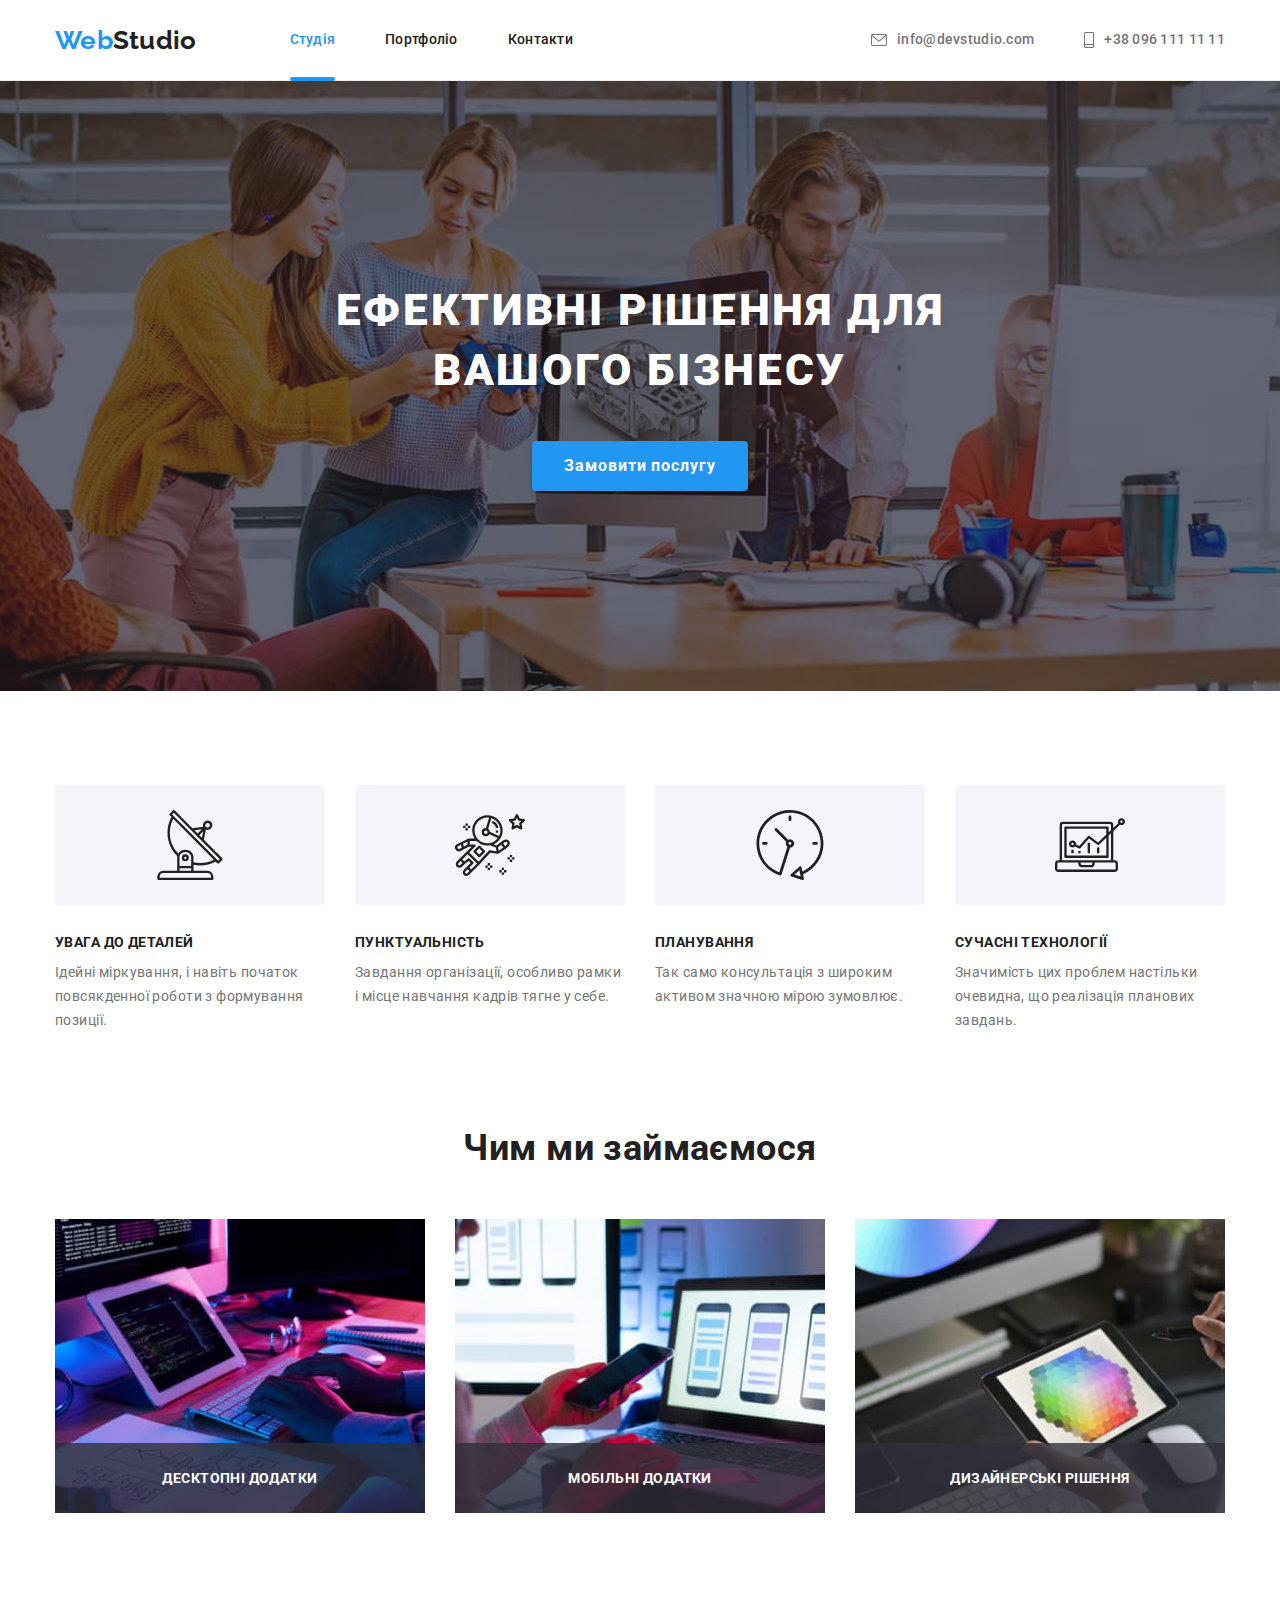
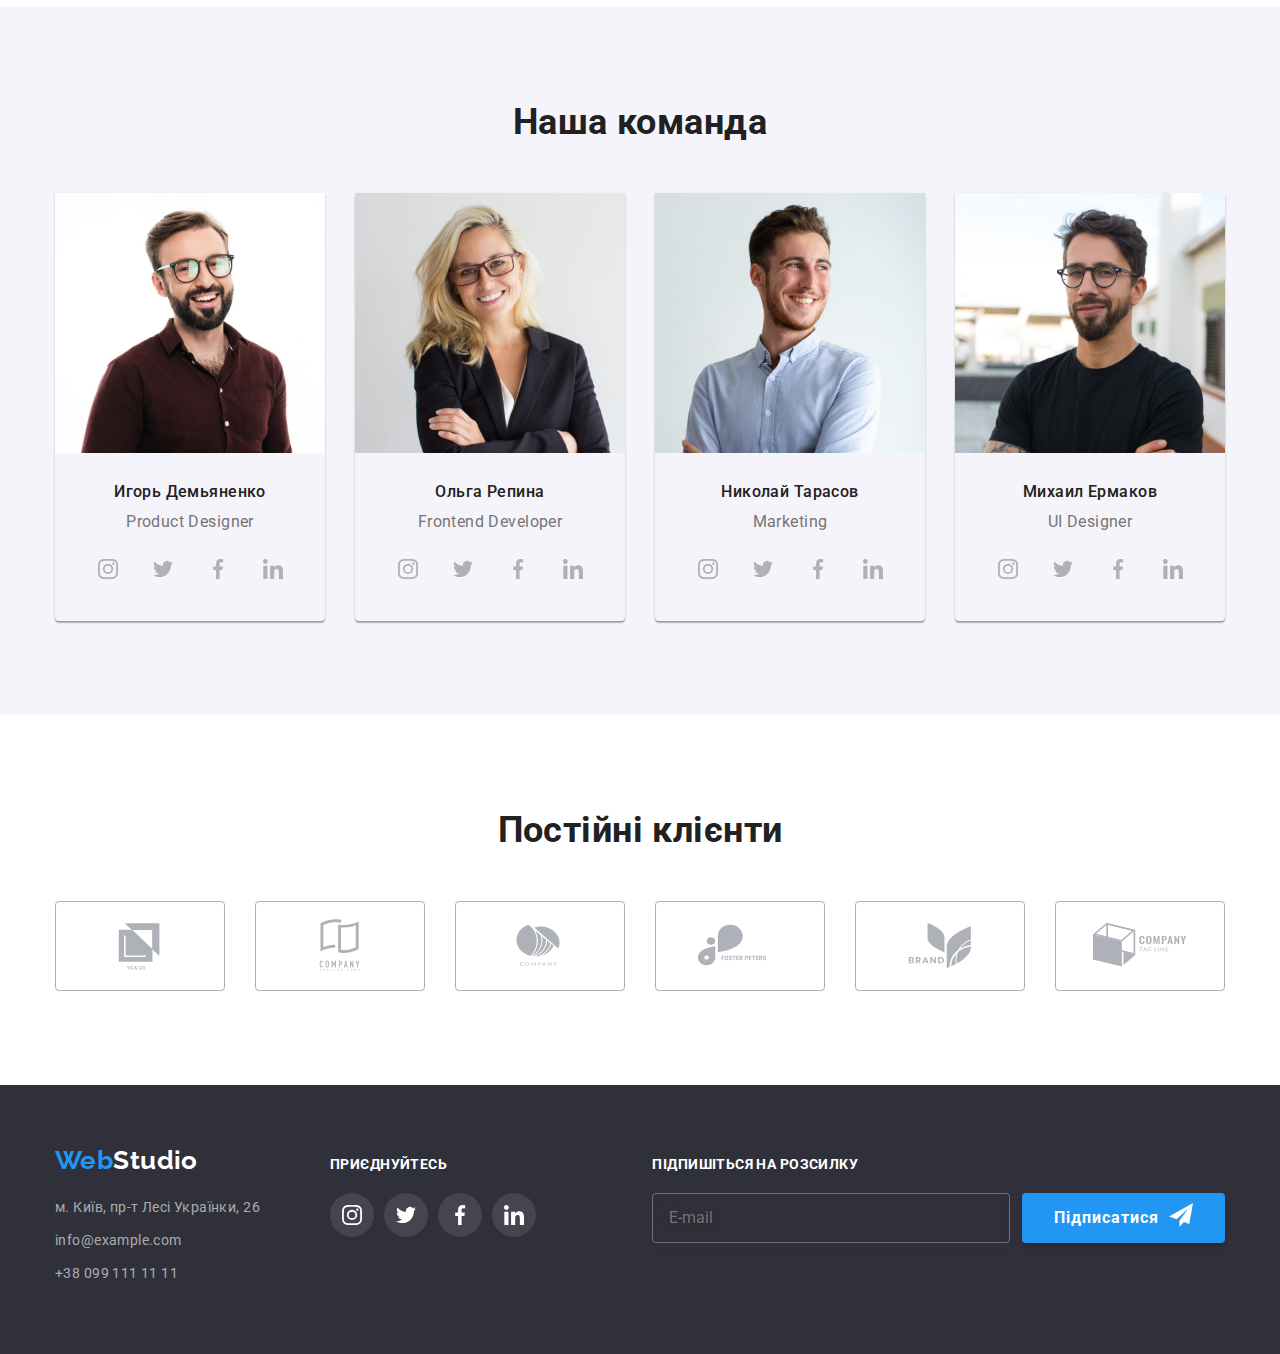
==== index.html @ ca2b1bca "Initial commit" ====
<!DOCTYPE html>
<html lang="ru">
  <head>
    <meta charset="UTF-8" />
    <meta http-equiv="X-UA-Compatible" content="IE=edge" />
    <meta name="viewport" content="width=device-width, initial-scale=1.0" />
    <link
      href="https://fonts.googleapis.com/css2?family=Raleway:wght@700&family=Roboto:wght@400;500;700;900&display=swap"
      rel="stylesheet"
    />
    <link
      rel="stylesheet"
      href="https://cdnjs.cloudflare.com/ajax/libs/modern-normalize/1.1.0/modern-normalize.min.css"
    />
    <!-- <link rel="stylesheet" href="./css/styles.css" /> -->
    <link rel="stylesheet" href="./css/main.min.css" />
    <title>Студія</title>
  </head>
  <body>
    <header class="header">
      <nav class="container main-nav">
        <a class="logo" href="./index.html">Web<span class="logo--black">Studio</span></a>
        <ul class="main-nav__list list">
          <li class="main-nav__item">
            <a class="link main-nav__link main-nav__link--active" href="./index.html">Студія</a>
          </li>
          <li class="main-nav__item">
            <a class="link main-nav__link" href="./portfolio.html">Портфоліо</a>
          </li>
          <li class="main-nav__item"><a class="link main-nav__link" href="#">Контакти</a></li>
        </ul>
        <ul class="main-nav__list list">
          <li class="main-nav__item">
            <a class="link main-nav__link main-nav__link--cgrey" href="mailto:info@devstudio.com">
              <svg class="main-nav__svg" width="16" height="12">
                <use href="./images/icons.svg#icon-envelope"></use>
              </svg>
              <span>info@devstudio.com</span></a
            >
          </li>
          <li class="main-nav__item">
            <a class="link main-nav__link main-nav__link--cgrey" href="tel:+380961111111">
              <svg class="main-nav__svg" width="10" height="16">
                <use href="./images/icons.svg#icon-smartphone"></use>
              </svg>
              <span>+38 096 111 11 11</span></a
            >
          </li>
        </ul>
      </nav>
    </header>
    <main>
      <section class="section hero">
        <div class="container">
          <h1 class="hero__title">Ефективні рішення для вашого бізнесу</h1>
          <!-- <a href="#">Заказать услугу</a> -->
          <button class="hero__btn btn" type="button" data-modal-open>Замовити послугу</button>
          <!-- <input type="button" value="Заказать услугу" /> -->
        </div>
      </section>
      <section class="section site-about">
        <div class="container">
          <!-- Этот заголовок будет потом не видимым -->
          <h2 class="section__title visually-hidden">Наши лучшие качества</h2>
          <ul class="card-set list">
            <li class="card-set__item site-about__item">
              <div class="site-about__svg">
                <svg width="70" height="70">
                  <use href="./images/icons.svg#icon-antenna"></use>
                </svg>
              </div>
              <h3 class="site-about__subtitle">УВАГА ДО ДЕТАЛЕЙ</h3>
              <p class="site-about__text">
                Ідейні міркування, і навіть початок повсякденної роботи з формування позиції.
              </p>
            </li>

            <li class="card-set__item site-about__item">
              <div class="site-about__svg">
                <svg width="70" height="70">
                  <use href="./images/icons.svg#icon-astronaut"></use>
                </svg>
              </div>
              <h3 class="site-about__subtitle">ПУНКТУАЛЬНІСТЬ</h3>
              <p class="site-about__text">
                Завдання організації, особливо рамки і місце навчання кадрів тягне у себе.
              </p>
            </li>

            <li class="card-set__item site-about__item">
              <div class="site-about__svg">
                <svg width="70" height="70">
                  <use href="./images/icons.svg#icon-clock"></use>
                </svg>
              </div>
              <h3 class="site-about__subtitle">ПЛАНУВАННЯ</h3>
              <p class="site-about__text">
                Так само консультація з широким активом значною мірою зумовлює.
              </p>
            </li>

            <li class="card-set__item site-about__item">
              <div class="site-about__svg">
                <svg width="70" height="70">
                  <use href="./images/icons.svg#icon-diagram"></use>
                </svg>
              </div>
              <h3 class="site-about__subtitle">СУЧАСНІ ТЕХНОЛОГІЇ</h3>
              <p class="site-about__text">
                Значимість цих проблем настільки очевидна, що реалізація планових завдань.
              </p>
            </li>
          </ul>
        </div>
      </section>
      <section class="section site-work">
        <div class="container">
          <h2 class="section__title">Чим ми займаємося</h2>
          <ul class="card-set list">
            <li class="card-set__item site-work__item">
              <img
                src="./images/ourbuisness/aboutus1.jpg"
                alt="Пишем качественный код"
                width="370"
              />
              <h3 class="site-work__block">Десктопні додатки</h3>
            </li>
            <li class="card-set__item site-work__item">
              <img
                src="./images/ourbuisness/aboutus3.jpg"
                alt="Делаем адаптивную верстку"
                width="370"
              />
              <h3 class="site-work__block">Мобільні додатки</h3>
            </li>
            <li class="card-set__item site-work__item">
              <img src="./images/ourbuisness/aboutus2.jpg" alt="Нарисуем логотип" width="370" />
              <h3 class="site-work__block">Дизайнерські рішення</h3>
            </li>
          </ul>
        </div>
      </section>
      <section class="section site-command">
        <div class="container">
          <h2 class="section__title">Наша команда</h2>
          <ul class="card-set list">
            <li class="card-set__item site-command__item">
              <img src="./images/ourcomand/people4.jpg" alt="Product Designer" width="270" />
              <div class="site-command__body">
                <h3 class="site-command__name">Игорь Демьяненко</h3>
                <p class="site-command__text">Product Designer</p>
                <ul class="list card-set-ico">
                  <li>
                    <a
                      class="card-set-ico__item"
                      href="#"
                      target="_blank"
                      rel="noreferrer noopener"
                      aria-label="Посилання на Інстаграм"
                    >
                      <svg width="20" height="20">
                        <use href="./images/icons.svg#icon-instagram" />
                      </svg>
                    </a>
                  </li>
                  <li>
                    <a
                      class="card-set-ico__item"
                      href="#"
                      target="_blank"
                      rel="noreferrer noopener"
                      aria-label="Посилання на Твітер"
                    >
                      <svg width="20" height="20">
                        <use href="./images/icons.svg#icon-twitter" />
                      </svg>
                    </a>
                  </li>
                  <li>
                    <a
                      class="card-set-ico__item"
                      href="#"
                      target="_blank"
                      rel="noreferrer noopener"
                      aria-label="Посилання на фейсбук"
                    >
                      <svg width="20" height="20">
                        <use href="./images/icons.svg#icon-facebook" />
                      </svg>
                    </a>
                  </li>
                  <li>
                    <a
                      class="card-set-ico__item"
                      href="#"
                      target="_blank"
                      rel="noreferrer noopener"
                      aria-label="Посилання на Лінкедін"
                    >
                      <svg width="20" height="20">
                        <use href="./images/icons.svg#icon-linkedin" />
                      </svg>
                    </a>
                  </li>
                </ul>
              </div>
            </li>
            <li class="card-set__item site-command__item">
              <img src="./images/ourcomand/people1.jpg" alt="Frontend Developer" width="270" />
              <div class="site-command__body">
                <h3 class="site-command__name">Ольга Репина</h3>
                <p class="site-command__text">Frontend Developer</p>
                <ul class="list card-set-ico">
                  <li>
                    <a
                      class="card-set-ico__item"
                      href="#"
                      target="_blank"
                      rel="noreferrer noopener"
                      aria-label="Посилання на Інстаграм"
                    >
                      <svg width="20" height="20">
                        <use href="./images/icons.svg#icon-instagram" />
                      </svg>
                    </a>
                  </li>
                  <li>
                    <a
                      class="card-set-ico__item"
                      href="#"
                      target="_blank"
                      rel="noreferrer noopener"
                      aria-label="Посилання на Твітер"
                    >
                      <svg width="20" height="20">
                        <use href="./images/icons.svg#icon-twitter" />
                      </svg>
                    </a>
                  </li>
                  <li>
                    <a
                      class="card-set-ico__item"
                      href="#"
                      target="_blank"
                      rel="noreferrer noopener"
                      aria-label="Посилання на фейсбук"
                    >
                      <svg width="20" height="20">
                        <use href="./images/icons.svg#icon-facebook" />
                      </svg>
                    </a>
                  </li>
                  <li>
                    <a
                      class="card-set-ico__item"
                      href="#"
                      target="_blank"
                      rel="noreferrer noopener"
                      aria-label="Посилання на Лінкедін"
                    >
                      <svg width="20" height="20">
                        <use href="./images/icons.svg#icon-linkedin" />
                      </svg>
                    </a>
                  </li>
                </ul>
              </div>
            </li>
            <li class="card-set__item site-command__item">
              <img src="./images/ourcomand/people2.jpg" alt="Marketing" width="270" />
              <div class="site-command__body">
                <h3 class="site-command__name">Николай Тарасов</h3>
                <p class="site-command__text">Marketing</p>
                <ul class="list card-set-ico">
                  <li>
                    <a
                      class="card-set-ico__item"
                      href="#"
                      target="_blank"
                      rel="noreferrer noopener"
                      aria-label="Посилання на Інстаграм"
                    >
                      <svg width="20" height="20">
                        <use href="./images/icons.svg#icon-instagram" />
                      </svg>
                    </a>
                  </li>
                  <li>
                    <a
                      class="card-set-ico__item"
                      href="#"
                      target="_blank"
                      rel="noreferrer noopener"
                      aria-label="Посилання на Твітер"
                    >
                      <svg width="20" height="20">
                        <use href="./images/icons.svg#icon-twitter" />
                      </svg>
                    </a>
                  </li>
                  <li>
                    <a
                      class="card-set-ico__item"
                      href="#"
                      target="_blank"
                      rel="noreferrer noopener"
                      aria-label="Посилання на фейсбук"
                    >
                      <svg width="20" height="20">
                        <use href="./images/icons.svg#icon-facebook" />
                      </svg>
                    </a>
                  </li>
                  <li>
                    <a
                      class="card-set-ico__item"
                      href="#"
                      target="_blank"
                      rel="noreferrer noopener"
                      aria-label="Посилання на Лінкедін"
                    >
                      <svg width="20" height="20">
                        <use href="./images/icons.svg#icon-linkedin" />
                      </svg>
                    </a>
                  </li>
                </ul>
              </div>
            </li>
            <li class="card-set__item site-command__item">
              <img src="./images/ourcomand/people3.jpg" alt="UI Designer" width="270" />
              <div class="site-command__body">
                <h3 class="site-command__name">Михаил Ермаков</h3>
                <p class="site-command__text">UI Designer</p>
                <ul class="list card-set-ico">
                  <li>
                    <a
                      class="card-set-ico__item"
                      href="#"
                      target="_blank"
                      rel="noreferrer noopener"
                      aria-label="Посилання на Інстаграм"
                    >
                      <svg width="20" height="20">
                        <use href="./images/icons.svg#icon-instagram" />
                      </svg>
                    </a>
                  </li>
                  <li>
                    <a
                      class="card-set-ico__item"
                      href="#"
                      target="_blank"
                      rel="noreferrer noopener"
                      aria-label="Посилання на Твітер"
                    >
                      <svg width="20" height="20">
                        <use href="./images/icons.svg#icon-twitter" />
                      </svg>
                    </a>
                  </li>
                  <li>
                    <a
                      class="card-set-ico__item"
                      href="#"
                      target="_blank"
                      rel="noreferrer noopener"
                      aria-label="Посилання на фейсбук"
                    >
                      <svg width="20" height="20">
                        <use href="./images/icons.svg#icon-facebook" />
                      </svg>
                    </a>
                  </li>
                  <li>
                    <a
                      class="card-set-ico__item"
                      href="#"
                      target="_blank"
                      rel="noreferrer noopener"
                      aria-label="Посилання на Лінкедін"
                    >
                      <svg width="20" height="20">
                        <use href="./images/icons.svg#icon-linkedin" />
                      </svg>
                    </a>
                  </li>
                </ul>
              </div>
            </li>
          </ul>
        </div>
      </section>
      <section class="section site-clients">
        <div class="container">
          <h2 class="section__title">Постійні клієнти</h2>
          <ul class="list card-set">
            <li class="card-set__item site-clients__item">
              <a
                class="site-clients__link"
                href="#"
                target="_blank"
                rel="noreferrer noopener"
                aria-label="Посилання на компанію номер 1"
              >
                <svg class="site-clients__svg" width="106" height="60">
                  <use href="./images/icons.svg#icon-comp1"></use>
                </svg>
              </a>
            </li>
            <li class="card-set__item site-clients__item">
              <a
                class="site-clients__link"
                href="#"
                target="_blank"
                rel="noreferrer noopener"
                aria-label="Посилання на компанію номер 2"
              >
                <svg class="site-clients__svg" width="106" height="60">
                  <use href="./images/icons.svg#icon-comp2"></use>
                </svg>
              </a>
            </li>
            <li class="card-set__item site-clients__item">
              <a
                class="site-clients__link"
                href="#"
                target="_blank"
                rel="noreferrer noopener"
                aria-label="Посилання на компанію номер 3"
              >
                <svg class="site-clients__svg" width="106" height="60">
                  <use href="./images/icons.svg#icon-comp3"></use>
                </svg>
              </a>
            </li>
            <li class="card-set__item site-clients__item">
              <a
                class="site-clients__link"
                href="#"
                target="_blank"
                rel="noreferrer noopener"
                aria-label="Посилання на компанію номер 4"
              >
                <svg class="site-clients__svg" width="106" height="60">
                  <use href="./images/icons.svg#icon-comp4"></use>
                </svg>
              </a>
            </li>
            <li class="card-set__item site-clients__item">
              <a
                class="site-clients__link"
                href="#"
                target="_blank"
                rel="noreferrer noopener"
                aria-label="Посилання на компанію номер 5"
              >
                <svg class="site-clients__svg" width="106" height="60">
                  <use href="./images/icons.svg#icon-comp5"></use>
                </svg>
              </a>
            </li>
            <li class="card-set__item site-clients__item">
              <a
                class="site-clients__link"
                href="#"
                target="_blank"
                rel="noreferrer noopener"
                aria-label="Посилання на компанію номер 6"
              >
                <svg class="site-clients__svg" width="106" height="60">
                  <use href="./images/icons.svg#icon-comp6" />
                </svg>
              </a>
            </li>
          </ul>
        </div>
      </section>
    </main>
    <footer class="footer">
      <div class="container footer_card-set">
        <div class="footer__card-item">
          <a class="logo footer__logo" href="#">Web<span class="logo--white">Studio</span></a>
          <address class="contact">
            <ul class="list">
              <li class="contact__item">
                <a
                  class="contact__link link"
                  href="https://goo.gl/maps/ytw7tUdtrMJyWJkt6"
                  target="_blank"
                  rel="noreferrer noopener"
                  >м. Київ, пр-т Лесі Українки, 26</a
                >
              </li>
              <li class="contact__item">
                <a class="contact__link link" href="mailto:info@example.com">info@example.com</a>
              </li>
              <li class="contact__item">
                <a class="contact__link link" href="tel:+380991111111">+38 099 111 11 11</a>
              </li>
            </ul>
          </address>
        </div>
        <div class="footer__card-item">
          <h3 class="footer__subtitle">приєднуйтесь</h3>
          <ul class="list card-set-ico">
            <li>
              <a
                class="card-set-ico__item card-set-ico__item--footer"
                href="#"
                aria-label="Посилання на Інстаграм"
              >
                <svg width="20" height="20">
                  <use href="./images/icons.svg#icon-instagram" />
                </svg>
              </a>
            </li>
            <li>
              <a
                class="card-set-ico__item card-set-ico__item--footer"
                href="#"
                aria-label="Посилання на Твітер"
              >
                <svg width="20" height="20">
                  <use href="./images/icons.svg#icon-twitter" />
                </svg>
              </a>
            </li>
            <li>
              <a
                class="card-set-ico__item card-set-ico__item--footer"
                href="#"
                aria-label="Посилання на Фейсбук"
              >
                <svg width="20" height="20">
                  <use href="./images/icons.svg#icon-facebook" />
                </svg>
              </a>
            </li>
            <li>
              <a
                class="card-set-ico__item card-set-ico__item--footer"
                href="#"
                aria-label="Посилання на Лінкедін"
              >
                <svg width="20" height="20">
                  <use href="./images/icons.svg#icon-linkedin" />
                </svg>
              </a>
            </li>
          </ul>
        </div>
        <div class="footer__card-item">
          <h3 class="footer__subtitle">Підпишіться на розсилку</h3>
          <form class="form-mailing" autocomplete="off">
            <input
              class="form-mailing__input"
              type="email"
              name="mail"
              id="email-footer"
              placeholder="E-mail"
              required
            />
            <button class="btn" type="submit">
              <span class="btn__icon">Підписатися</span>
              <svg width="24" height="24">
                <use href="./images/icons.svg#icon-send" />
              </svg>
            </button>
          </form>
        </div>
      </div>
    </footer>

    <!-- Modal window -->
    <div class="backdrop is-hidden" data-modal>
      <div class="modal">
        <button class="btn-close" data-modal-close>
          <svg class="btn-close__icon" width="14" height="14">
            <use href="./images/icons.svg#icon-close"></use>
          </svg>
        </button>
        <form class="form-feedback" autocomplete="off">
          <strong class="form-feedback__title">Залиште свої дані, ми вам передзвонимо</strong>
          <div class="form-feedback__field">
            <label class="form-feedback__label" for="name">Ім'я</label>
            <div class="form-feedback__block">
              <input class="form-feedback__input" type="text" name="name" id="name" required />
              <span class="form-feedback__icon">
                <svg width="18" height="18">
                  <use href="./images/icons.svg#icon-person" />
                </svg>
              </span>
            </div>
          </div>
          <div class="form-feedback__field">
            <label class="form-feedback__label" for="phone">Телефон</label>
            <div class="form-feedback__block">
              <input class="form-feedback__input" type="tel" name="phone" id="phone" required />
              <span class="form-feedback__icon">
                <svg width="18" height="18">
                  <use href="./images/icons.svg#icon-phone" />
                </svg>
              </span>
            </div>
          </div>
          <div class="form-feedback__field">
            <label class="form-feedback__label" for="email">Пошта</label>
            <div class="form-feedback__block">
              <input class="form-feedback__input" type="email" name="email" id="email" required />
              <span class="form-feedback__icon">
                <svg width="18" height="18">
                  <use href="./images/icons.svg#icon-email" />
                </svg>
              </span>
            </div>
          </div>
          <div class="form-feedback__field form-feedback__field--mb20">
            <label class="form-feedback__label" for="comment">Коментар</label>
            <textarea
              class="form-feedback__textarea"
              name="feedback"
              rows="7"
              id="comment"
              placeholder="Введіть текст"
            ></textarea>
          </div>
          <label class="custom-checkbox">
            <input class="custom-checkbox_input" type="checkbox" name="license" value="license" />
            <span class="custom-checkbox__icon"></span>
            <span
              >Погоджуюся з розсилкою та приймаю
              <a class="custom-checkbox__link" target="_blank" href="#">Умови договору</a></span
            >
          </label>
          <button class="btn form-feedback__btn" type="submit">Відправити</button>
        </form>
      </div>
    </div>
    <!-- Modal window end -->

    <script src="./js/modal.js"></script>
  </body>
</html>
---- css/styles.css ----
/* 
bg-color-primary #2196F3 - голубой цвет фона
color-bg-secondary #F5F4FA  - серый цвет фона
color-text-primary #757575  - основной цвет фона
color-black #212121 - название кнопок и заголовков
text-color-activ #2196F3 - активный текст
 */

/* Стили ко всему документу */
:root {
  --color-blue: #2196f3;
  --color-bg-secondary: #f5f4fa;
  --color-white: #ffffff;
  --color-black: #212121;
  --color-text-primary: #757575;
  --color-ico: #AFB1B8;
  --color-border: #EEEEEE;
  --color-header-border: #ECECEC;
  --color-baner: #2f303a;
  --color-btn-hover: #188CE8;

  --timing-function: cubic-bezier(0.4, 0, 0.2, 1);

  

  /* Flex margin */
  --set-margin: 30px;
  --set-margin-ico: 10px;
  
}

/* Загальні стилі для всього документа */
html{
  box-sizing: border-box;
}
body{
  color: var(--color-text-primary);
  font-family: "Roboto", sans-serif;
  letter-spacing: 0.03em;
  font-size: 14px;
  line-height: 1.71;
}
.no-scroll{
  overflow: hidden;
}
h1, h2, h3, h4, h5, h6, p, ul {
  margin: 0px;
  padding: 0px;
}
img{
  display: block;
  max-width: 100%;
  height: auto;
}
.container{
  width: 1200px;
  padding-left: 15px;
  padding-right: 15px;
  margin-left: auto;
  margin-right: auto;
}
.list{
  list-style-type: none;
}
.link{
  text-decoration: none;
  color: currentColor;
}
.section{
  padding: 94px 0px;
}


.section__title{
  margin-top: 0px;
  margin-bottom: 50px;
  color: var(--color-black);
  font-weight: 700;
  font-size: 36px;
  line-height: 1.17;
  text-align: center;
}

.visually-hidden {
  position: absolute;
  width: 1px;
  height: 1px;
  margin: -1px;
  border: 0;
  padding: 0;
  white-space: nowrap;
  clip-path: inset(100%);
  clip: rect(0 0 0 0);
  overflow: hidden;
}

/* Flex start */
.card-set {
  display: flex;
  flex-wrap: wrap;
  margin-left: calc(-1 * var(--set-margin));
  margin-top: calc(-1 * var(--set-margin));
}

.card-item {
  margin-left: var(--set-margin);
  margin-top: var(--set-margin);
}

.pos-center {
  display: block;
  margin: 0 auto;
}
/* Flex end */


/* END Загальні стилі для всього документа */

/* Стилі для логотипа */
.logo{
  color: var(--color-blue);
  text-decoration: none;
  font-family: "Raleway", sans-serif;
  font-weight: 700;
  font-size: 26px;
  line-height: 1.19;
}
.logo--black{
  color: var(--color-black);
}
/* END Стилі для логотипа*/



/* Стилі nav */
.header{
  font-weight: 500;
  line-height: 1.14;
  letter-spacing: 0.02em;
  border-bottom: solid 1px var(--color-header-border);
}
.main-nav{
  display: flex;
  align-items: center;
}
.main-nav__list{
  display:flex;
  margin-left: 93px;
}
.main-nav__list .main-nav__item + .main-nav__item{
  margin-left: 50px;
}

.main-nav__list .main-nav__item{
  position: relative;
}
.main-nav__list .link{
  display: block;
  color: var(--color-black);
  padding-top: 32px;
  padding-bottom: 32px;

  transition-property: color;
  transition-duration: 250ms;
  transition-timing-function: var(--timing-function);

}
.main-nav__list .link.active::after{
  content: '';
  position: absolute;
  bottom: -1px;
  left: 0px;
  display: block;
  width: 100%;
  height: 4px;
  border-radius: 2px;
  background-color: var(--color-blue);
}

.main-nav__list .link:hover,
.main-nav__list .link:focus {
  color: var(--color-blue);
}
.main-nav__list .link.active {
  color: var(--color-blue);
}
.site-contact{
  display: flex;
  margin-left: auto;
}
.site-contact .item + .item {
  margin-left: 50px;
}
/* .site-contact .link{
  display: block;
  padding-top: 32px;
  padding-bottom: 32px;
} */

.site-contact .link{
  display: inline-flex;
  align-items: center;
  padding-top: 32px;
  padding-bottom: 32px;

  transition-property: color;
  transition-duration: 250ms;
  transition-timing-function: var(--timing-function);
}

.site-contact .link:hover,
.site-contact .link:focus {
  color: var(--color-blue);
}
.main-nav__svg{
  margin-right: 10px;
  fill: currentColor;
}


/* .site-contact .link::before{
  content: "";
  margin-right: 10px;
}
.site-contact .envelope::before{
    width: 16px;
    height: 12px;
    background-image: url(../images/header/envelope.svg);
}
.site-contact .envelope:hover::before,
.site-contact .envelope:focus::before {
  background-image: url(../images/header/envelope-blue.svg);
}
.site-contact .phone::before {
  width: 10px;
  height: 16px;
  background-image: url(../images/header/smartphone.svg);
}
.site-contact .phone:hover::before,
.site-contact .phone:focus::before {
  background-image: url(../images/header/smartphone-blue.svg);
} */
/* END Стилі nav  */

/* Section baner */
.hero{
  max-width: 1600px;
  margin-left: auto;
  margin-right: auto;
  padding-top: 200px;
  padding-bottom: 200px;
  /* padding: 200px 0px; */
  text-align: center;

  background-color: var(--color-baner);
  background-image: linear-gradient(
  to right,
  rgba(47, 48, 58, 0.4),
  rgba(47, 48, 58, 0.4)
),
  url(../images/hero/hero.jpg);
  background-position: center;
  background-size: cover;
  background-repeat: no-repeat;
}
.hero__title {
  margin: 0 auto;
  max-width: 696px;
  margin-bottom: 40px;
  color: var(--color-white);
  font-weight: 900;
  font-size: 44px;
  line-height: 1.36;
  letter-spacing: 0.06em;
  text-transform: uppercase;
  
}

.btn {
  display: flex;
  justify-content: center;
  align-content: center;
  min-width: 200px;
  padding: 10px 32px;
  margin-left: auto;
  margin-right: auto;

  font-weight: 700;
  font-size: 16px;
  line-height: 1.88;
  font-family: inherit;
  cursor: pointer;
  letter-spacing: 0.06em;

  border: none;
  border-radius: 4px;
  background-color: var(--color-blue);
  color: var(--color-white);
  box-shadow: 0px 4px 4px rgba(0, 0, 0, 0.15);

  transition: background-color 250ms var(--timing-function);
}

.btn:hover, 
.btn:focus{
  background-color: var(--color-btn-hover);
}
/* END section baner */

/* Section about */
.site-about{
  padding-bottom: 0px;
}
.site-about-item{
  flex-basis: calc(100% / 4 - var(--set-margin));
}
.site-about-item-svg{
  display: flex;
  justify-content: center;
  align-items: center;
  width: 100%;
  padding-top:25px;
  padding-bottom: 25px;
  margin-bottom: 30px;
  border-radius: 4px;
  background-color: var(--color-bg-secondary);
}

/* .site-about-item::before{
  display: block;
  content: "";
  width: 100%;
  height: 120px;
  margin-bottom: 30px;
  background-color: var(--color-bg-secondary);
  background-repeat: no-repeat;
  background-position: center;
}
.site-about-item.img-ant::before{
  background-image: url(../images/about/antenna.svg);
}
.site-about-item.img-clc::before {
  background-image: url(../images/about/clock.svg);
}
.site-about-item.img-diagr::before {
  background-image: url(../images/about/diagram.svg);
}
.site-about-item.img-astr::before {
  background-image: url(../images/about/astronaut.svg);
} */

/* .site-about-flex>.item:nth-of-type(4n){
  margin-right: 0px;
} */

.site-about .section-subtitle {
  margin-bottom: 10px;
  font-size: 14px;
  color: var(--color-black);
  font-weight: 700;
  line-height: 1.14;
  text-transform: uppercase;
}
.site-about .text {
  margin: 0px;
}
/* Section about END */

/* Section site-work */
.site-work .image{
  display: block;
}

.site-work-item{
  position: relative;
  flex-basis: calc(100% / 3 - var(--set-margin));
}
.site-work .site-work-block{
  position: absolute;
  bottom: 0;
  left: 0px;
  width: 100%;
  padding-top: 27px;
  padding-bottom: 27px;
  background-color: rgba(47, 48, 58, 0.8);;

  line-height: calc(16 / 14);
  text-align: center;
  text-transform: uppercase;
  color: var(--color-white);
  font-size: 14px;
}
/* Section site-work END*/

/* Section our comand */
.site-command {
  background-color: var(--color-bg-secondary);
  text-align: center;
}
.site-command .image{
  display: block;
}
.site-command .text-block{
  padding: 30px;
}

.site-command-item{
  flex-basis: calc(100% / 4 - var(--set-margin));
  box-shadow: 0px 1px 3px rgba(0, 0, 0, 0.12), 0px 1px 1px rgba(0, 0, 0, 0.14), 0px 2px 1px rgba(0, 0, 0, 0.2);
  border-radius: 0px 0px 4px 4px;
  background-color: var(--color-white);
}

.site-command .comand-name{
  color: var(--color-black);
  font-weight: 500;
  line-height: 1.18;
  font-size: 16px;
  margin-bottom: 10px;
}

.site-command .text{
  font-size: 16px;
  line-height: 1.19;
  margin-bottom: 16px;
}

/* Flex start ico */
.card-set-ico {
  display: flex;
  gap: 10px;
  justify-content: space-around;
}

.ico-item {
  width: 44px;
  height: 44px;
  display: flex;
  border-radius: 50%;
  align-items: center;
  justify-content: center;
  fill: var(--color-ico);

  transition-property: background-color, fill;
  transition-duration: 250ms;
  transition-timing-function: var(--timing-function);
  
}
.ico-item:hover,
.ico-item:focus {
  background-color: var(--color-blue);
  fill: var(--color-white);
}
/* Flex end ico*/

/* Our clients */
.site-clients-item {
  flex-basis: calc(100% /6  - var(--set-margin));
}
.site-clients .out-box{
  display: flex;
  /* width: 170px; */
  height: 90px;
  align-items: center;
  fill: var(--color-ico);
  border: 1px solid;
  border-color: var(--color-ico);
  border-radius: 4px;

  transition-property: fill, border-color;
  transition-duration: 250ms;
  transition-timing-function: var(--timing-function);
}
.site-clients .out-box:hover,
.site-clients .out-box:focus{
  fill: var(--color-blue);
  border-color: var(--color-blue);
}
/* Our clients end*/


/* =====================PORTFOLIO====================== */
/* Button */
.filter-menu {
  margin-bottom: 50px;
  display: flex;
  justify-content: center;
}
.filter-menu .item + .item{
  margin-left: 8px;
}
.filter-button {
  padding: 6px 22px;
  border: none;
  border-radius: 4px;
  
  font-weight: 500;
  font-size: 16px;
  line-height: 1.63;
  text-align: center;
  font-family: inherit;
  cursor: pointer;

  transition-property: color, background-color, box-shadow;
  transition-duration: 250ms;
  transition-timing-function: var(--timing-function);
  }

.filter-button:hover, .filter-button:focus, .active-filter{
  background-color: var(--color-blue);
  color: var(--color-white);
  box-shadow: 0px 3px 1px rgba(0, 0, 0, 0.1), 0px 1px 2px rgba(0, 0, 0, 0.08), 0px 2px 2px rgba(0, 0, 0, 0.12);
}

/* Section project on PORTFOLIO */

.allwork-item{
  flex-basis: calc(100% / 3 - var(--set-margin));
}
.allwork-link{
  display: block;

  transition-property: box-shadow;
  transition-duration: 250ms;
  transition-timing-function: var(--timing-function);
}
.allwork-link:hover,
.allwork-link:focus
{
  box-shadow: 0px 1px 1px rgba(0, 0, 0, 0.12), 0px 4px 4px rgba(0, 0, 0, 0.06), 1px 4px 6px rgba(0, 0, 0, 0.16); 
}

.flex-container .image{
  display: block;
}

.site-project{
  padding: 20px 24px;
  border-left: solid 1px var(--color-border);
  border-right: solid 1px var(--color-border);
  border-bottom: solid 1px var(--color-border);
}

.site-project-title {
  margin-bottom: 4px;
  color: var(--color-black);
  font-weight: 700;
  font-size: 18px;
  line-height: 2;
  letter-spacing: 0.06em;
}

.site-project-text {
  font-size: 16px;
  line-height: 1.88;
}
.product-thumb {
  position: relative;
  overflow: hidden;
}

.product-overlay {
  position: absolute;
  width: 100%;
  height: 100%;
  bottom: 0;
  left: 0;
  padding-left: 24px;
  padding-right: 24px;
  padding-top: 5px;
  padding-bottom: 5px;
  display: flex;
  justify-content: center;
  align-items: center;

  line-height: calc(28 / 18);
  color: var(--color-white);
  font-size: 18px;

  background: rgba(33, 150, 243, 0.9);
  transform: translateY(100%);
  transition: transform 250ms var(--timing-function);
}

.allwork-link:hover .product-overlay, .allwork-link:focus .product-overlay {
  transform: translateY(0%);
}

/* footer */
.card-set-footer{
  display: flex;
  gap: 70px;
  align-items: baseline;
}
.site-footer {
  padding: 60px 0px;
  background-color: var(--color-baner);
}
.site-footer .left{
  margin-right: 70px;
  display: inline-block;
}
.site-footer .logo{
  margin-bottom: 20px;
  display: block;
}

.logo--white { 
  color: var(--color-white);
}

.footer-contact{
  font-style: inherit;
}
.footer-contact .item{
  margin-bottom: 9px;
}
.footer-contact .item:last-child {
  margin-bottom: 0px;
}

.footer-contact-link {
  color: rgb(255, 255, 255, 0.6);
  font-style: normal;

  transition-property: color;
  transition-duration: 250ms;
  transition-timing-function: var(--timing-function);
}

.footer-contact-link:hover, .footer-contact-link:focus{
  color: #ffffff;
}

.site-footer .center{
  display: inline-block;
  outline: 1px #EEEEEE solid;
}
.site-footer .section-subtitle {
  margin-bottom: 20px;
  font-size: 14px;
  color: var(--color-white);
  font-weight: 700;
  line-height: 1.14;
  text-transform: uppercase;
  letter-spacing: 0.03em;
}

.site-footer .ico-item{
  background: rgba(255, 255, 255, 0.1);
  fill: var(--color-white);

  transition-property: background-color;
  transition-duration: 250ms;
  transition-timing-function: var(--timing-function);
}
.site-footer .ico-item:hover,
.site-footer .ico-item:focus {
  background-color: var(--color-blue);
}

/* footer form */
.footer-card-item-form{
  margin-left: auto;
}
.footer-form{
  display: flex;
  gap: 12px;
  align-items: flex-start;
  justify-content: space-between;

}
.form-field{
  position: relative;
}
.footer-form-input{
  width: 358px;
  height: 50px;
  padding: 15px 16px;
  background-color: inherit;
  border: 1px solid rgba(255, 255, 255, 0.3);
  filter: drop-shadow(0px 4px 4px rgba(0, 0, 0, 0.15));
  border-radius: 4px;

  font-size: 16px;
  line-height: calc(20 / 16);
  font-weight: 400;
  color: rgba(255, 255, 255, 0.6);
}
.footer-form-input:focus + .footer-form-label,
.footer-form-input:not(:placeholder-shown) + .footer-form-label{
  opacity: 0;
}
.footer-form-label{
  position: absolute;
  top: 50%;
  left: 16px;
  transform: translateY(-50%);
  transition: opacity 250ms var(--timing-function);

  font-size: 16px;
  line-height: calc(20 / 16);

  color: rgba(255, 255, 255, 0.6);
}
.btn-icon{
  margin-right: 10px;
}
/* footer form end */

/* Modal window */
.backdrop{
  position:fixed;
  top: 0px;
  left: 0px;

  width: 100%;
  height: 100%;

  background: rgba(0, 0, 0, 0.2);
  opacity: 1;
  transition: opacity 250ms var(--timing-function), visibility 250ms var(--timing-function);
}
.backdrop.is-hidden{
  opacity: 0;
  visibility: hidden;
  pointer-events: none;
}

.backdrop.is-hidden .modal{
  transform: translate(-50%, -50%) scale(0.9);
}

.modal{
  position: absolute;
  top: 50%;
  left: 50%;
  width: 528px;
  height: 581px;
  background-color: var(--color-white);
  box-shadow: 0px 1px 3px rgba(0, 0, 0, 0.12), 0px 1px 1px rgba(0, 0, 0, 0.14), 0px 2px 1px rgba(0, 0, 0, 0.2);
  border-radius: 4px;
  padding: 40px;

  transform: translate(-50%, -50%) scale(1);
  transition: transform 250ms var(--timing-function);
}
.modal-btn{
  position: absolute;
  right: 8px;
  top: 8px;
  display: flex;
  justify-content: center;
  align-items: center;
  width: 30px;
  height: 30px;
  padding: 0px;
  border: 1px solid rgba(0, 0, 0, 0.1);
  border-radius: 50%;
  background-color: transparent;
  cursor: pointer;
  fill: #000000;
  transition: fill 250ms var(--timing-function);
}
.modal-btn:hover,
.modal-btn:focus
{
  fill: var(--color-blue);
}

.modal .form-title{
  display: block;
  margin-bottom: 12px;

  line-height: calc(23 / 20);
  font-size: 20px;
  text-align: center;
  color: var(--color-black);
}
.modal .form-field{ margin-bottom: 10px; }
.modal .form-label {
  display: block;
  margin-bottom: 4px;

  font-size: 12px;
  line-height: calc(14 / 12);
  letter-spacing: 0.01em;
}
.form-icon-inp { position: relative; }

.modal .form-input{
  display: block;
  width: 100%;
  height: 40px;
  padding: 12px;
  padding-left: 42px;

  border: 1px solid;
  border-color:  rgba(33, 33, 33, 0.2);
  border-radius: 4px;
  cursor: pointer;

  transition: border-color 250ms var(--timing-function);
}
.modal .form-input:focus, .modal .form-input:hover{
  outline: none;
  border-color: var(--color-blue);
}
.modal .form-input:focus + .icon, .modal .form-input:hover + .icon{
  fill: var(--color-blue);
}
.form-field .icon:hover { fill: var(--color-blue); }

.form-field .icon{
  position: absolute;
  display: flex;
  justify-content: center;
  align-items: center;
  top: 50%;
  left: 12px;
  transform: translateY(-50%);
  fill: var(--color-black);

  transition: fill 250ms var(--timing-function);
}
.form-field-area { margin-bottom: 20px; }
.form-textarea{
  display: block;
  width: 100%;
  height: 120px;
  padding: 12px 16px;
  resize: none;
  border: solid 1px;
  border-color: rgba(33, 33, 33, 0.2);
  border-radius: 4px;
  transition: border-color 250ms var(--timing-function);
  /* font-family: inherit;
  font-size: inherit; */
  cursor: pointer;
}
.form-textarea::placeholder{
  font-size: 12px;
  line-height: calc(14 / 12);
  letter-spacing: 0.01em;
  
  color: rgba(117, 117, 117, 0.5);
}
.form-textarea:focus, .form-textarea:hover{
  outline: none;
  border-color: var(--color-blue);
}

.form .form-button:hover{background-color: var(--color-btn-hover);}
.form-check-label{
  display: flex;
  align-items: center;
  gap: 9px;
  justify-content: center;
  
  margin-bottom: 30px;
  cursor: pointer;
}
.form-check-label:hover > .icon
{
  border: solid 2px var(--color-blue);
}
.form-check-label a{
  color: var(--color-blue);
}
.checkbox{
  -webkit-appearance: none;
     -moz-appearance: none;
          appearance: none;
  position: absolute;
}
.form-check-label .icon{
  display: inline-block;
  width: 16px;
  height: 15px;
  background: #FFFFFF;
  /* box-shadow: 0px 1px 3px rgba(0, 0, 0, 0.12), 0px 1px 1px rgba(0, 0, 0, 0.14), 0px 2px 1px rgba(0, 0, 0, 0.2); */
  border-radius: 4px;
  border: solid 2px var(--color-black);
  transition: border 250ms var(--timing-function), 
              background 250ms var(--timing-function);
}
.checkbox:checked + .icon{
  background-image: url(../images/modal/icon-check.svg);
  background-color: var(--color-blue);
  background-size: contain;
  background-origin: border-box;
  border: 2px solid var(--color-blue);
}
.checkbox:focus+.icon {
  border: solid 2px var(--color-blue);
}

/* Modal window end */
/*  */
---- css/main.min.css ----
:root{--set-margin: 30px;--set-margin-ico: 10px;--set-item: 4}.site-about__subtitle,.footer__subtitle{font-size:14px;font-weight:700;line-height:1.14;text-transform:uppercase;letter-spacing:.03em}.visually-hidden{position:absolute;width:1px;height:1px;margin:-1px;border:0;padding:0;white-space:nowrap;-webkit-clip-path:inset(100%);clip-path:inset(100%);clip:rect(0 0 0 0);overflow:hidden}html{-webkit-box-sizing:border-box;box-sizing:border-box}body{color:#757575;font-family:"Roboto",sans-serif;letter-spacing:.03em;font-size:14px;line-height:1.71}.no-scroll{overflow:hidden}h1,h2,h3,h4,h5,h6,p,ul{margin:0px;padding:0px}img{display:block;max-width:100%;height:auto}.list{list-style-type:none}.link{text-decoration:none;color:currentColor}.container{width:1200px;padding-left:15px;padding-right:15px;margin-left:auto;margin-right:auto}.section{padding:94px 0px}.section__title{margin-top:0px;margin-bottom:50px;color:#212121;font-weight:700;font-size:36px;line-height:1.17;text-align:center}.card-set{display:-webkit-box;display:-ms-flexbox;display:flex;-ms-flex-wrap:wrap;flex-wrap:wrap;margin-left:calc(-1*var(--set-margin));margin-top:calc(-1*var(--set-margin))}.card-set__item{margin-left:var(--set-margin);margin-top:var(--set-margin)}.header{font-weight:500;line-height:1.14;letter-spacing:.02em;border-bottom:solid 1px #ececec}.footer{padding:60px 0px;background-color:#2f303a}.footer_card-set{display:-webkit-box;display:-ms-flexbox;display:flex;gap:70px;-webkit-box-align:baseline;-ms-flex-align:baseline;align-items:baseline}.footer__card-item:last-child{margin-left:auto}.footer__logo{margin-bottom:20px;display:block}.footer__subtitle{margin-bottom:20px;color:#fff}.hero{max-width:1600px;margin-left:auto;margin-right:auto;padding-top:200px;padding-bottom:200px;text-align:center;background-color:#2f303a;background-image:-webkit-gradient(linear, left top, right top, from(rgba(47, 48, 58, 0.4)), to(rgba(47, 48, 58, 0.4))),url(../images/hero/hero.jpg);background-image:linear-gradient(to right, rgba(47, 48, 58, 0.4), rgba(47, 48, 58, 0.4)),url(../images/hero/hero.jpg);background-position:center;background-size:cover;background-repeat:no-repeat}.hero__title{margin:0 auto;max-width:696px;margin-bottom:40px;color:#fff;font-weight:900;font-size:44px;line-height:1.36;letter-spacing:.06em;text-transform:uppercase}.hero__btn{margin-left:auto;margin-right:auto}.site-about{padding-bottom:0px}.site-about__item{-ms-flex-preferred-size:calc(25% - var(--set-margin));flex-basis:calc(25% - var(--set-margin))}.site-about__svg{display:-webkit-box;display:-ms-flexbox;display:flex;-webkit-box-pack:center;-ms-flex-pack:center;justify-content:center;-webkit-box-align:center;-ms-flex-align:center;align-items:center;width:100%;padding-top:25px;padding-bottom:25px;margin-bottom:30px;border-radius:4px;background-color:#f5f4fa}.site-about__subtitle{margin-bottom:10px;color:#212121}.site-work__item{position:relative;-ms-flex-preferred-size:calc(33.3333333333% - var(--set-margin));flex-basis:calc(33.3333333333% - var(--set-margin))}.site-work__block{position:absolute;bottom:0;left:0px;width:100%;padding-top:27px;padding-bottom:27px;background-color:rgba(47,48,58,.8);line-height:1.1428571429;text-align:center;text-transform:uppercase;color:#fff;font-size:14px}.site-command{background-color:#f5f4fa;text-align:center}.site-command__item{-ms-flex-preferred-size:calc(25% - var(--set-margin));flex-basis:calc(25% - var(--set-margin));-webkit-box-shadow:0px 1px 3px rgba(0,0,0,.12),0px 1px 1px rgba(0,0,0,.14),0px 2px 1px rgba(0,0,0,.2);box-shadow:0px 1px 3px rgba(0,0,0,.12),0px 1px 1px rgba(0,0,0,.14),0px 2px 1px rgba(0,0,0,.2);border-radius:0px 0px 4px 4px;background-color:var(--color-white)}.site-command__body{padding:30px}.site-command__name{color:#212121;font-weight:500;line-height:1.18;font-size:16px;margin-bottom:10px}.site-command__text{font-size:16px;line-height:1.19;margin-bottom:16px}.site-clients__item{-ms-flex-preferred-size:calc(16.6666666667% - var(--set-margin));flex-basis:calc(16.6666666667% - var(--set-margin))}.site-clients__link{display:-webkit-box;display:-ms-flexbox;display:flex;height:90px;-webkit-box-align:center;-ms-flex-align:center;align-items:center;fill:#afb1b8;border:1px solid;border-color:#afb1b8;border-radius:4px;-webkit-transition-property:fill,border-color;transition-property:fill,border-color;-webkit-transition-duration:250ms;transition-duration:250ms;-webkit-transition-timing-function:cubic-bezier(0.4, 0, 0.2, 1);transition-timing-function:cubic-bezier(0.4, 0, 0.2, 1)}.site-clients__link:hover,.site-clients__link:focus{fill:#2196f3;border-color:#2196f3}.site-clients__svg{display:block;margin:0 auto}.porfolio-work__item{-ms-flex-preferred-size:calc(33.3333333333% - var(--set-margin));flex-basis:calc(33.3333333333% - var(--set-margin))}.porfolio-work__link{display:block;-webkit-transition-property:-webkit-box-shadow;transition-property:-webkit-box-shadow;transition-property:box-shadow;transition-property:box-shadow, -webkit-box-shadow;-webkit-transition-duration:250ms;transition-duration:250ms;-webkit-transition-timing-function:cubic-bezier(0.4, 0, 0.2, 1);transition-timing-function:cubic-bezier(0.4, 0, 0.2, 1)}.porfolio-work__link:hover,.porfolio-work__link:focus{-webkit-box-shadow:0px 1px 1px rgba(0,0,0,.12),0px 4px 4px rgba(0,0,0,.06),1px 4px 6px rgba(0,0,0,.16);box-shadow:0px 1px 1px rgba(0,0,0,.12),0px 4px 4px rgba(0,0,0,.06),1px 4px 6px rgba(0,0,0,.16)}.porfolio-work__thumb{position:relative;overflow:hidden}.porfolio-work__overlay{position:absolute;width:100%;height:100%;bottom:0;left:0;padding-left:24px;padding-right:24px;padding-top:5px;padding-bottom:5px;display:-webkit-box;display:-ms-flexbox;display:flex;-webkit-box-pack:center;-ms-flex-pack:center;justify-content:center;-webkit-box-align:center;-ms-flex-align:center;align-items:center;line-height:1.5555555556;color:#fff;font-size:18px;background:rgba(33,150,243,.9);-webkit-transform:translateY(100%);transform:translateY(100%);-webkit-transition:-webkit-transform 250ms cubic-bezier(0.4, 0, 0.2, 1);transition:-webkit-transform 250ms cubic-bezier(0.4, 0, 0.2, 1);transition:transform 250ms cubic-bezier(0.4, 0, 0.2, 1);transition:transform 250ms cubic-bezier(0.4, 0, 0.2, 1), -webkit-transform 250ms cubic-bezier(0.4, 0, 0.2, 1)}.porfolio-work__link:hover .porfolio-work__overlay,.porfolio-work__link:focus .porfolio-work__overlay{-webkit-transform:translateY(0%);transform:translateY(0%)}.porfolio-work__block{padding:20px 24px;border-left:solid 1px #eee;border-right:solid 1px #eee;border-bottom:solid 1px #eee}.porfolio-work__title{margin-bottom:4px;color:#212121;font-weight:700;font-size:18px;line-height:2;letter-spacing:.06em}.porfolio-work__text{font-size:16px;line-height:1.88}.logo{color:#2196f3;text-decoration:none;font-family:"Raleway",sans-serif;font-weight:700;font-size:26px;line-height:1.19}.logo--black{color:#212121}.logo--white{color:#fff}.main-nav{display:-webkit-box;display:-ms-flexbox;display:flex;-webkit-box-align:center;-ms-flex-align:center;align-items:center}.main-nav__list{display:-webkit-box;display:-ms-flexbox;display:flex;margin-left:93px}.main-nav__list:last-child{margin-left:auto}.main-nav__item+.main-nav__item{margin-left:50px}.main-nav__item{position:relative}.main-nav__link{display:-webkit-inline-box;display:-ms-inline-flexbox;display:inline-flex;-webkit-box-align:center;-ms-flex-align:center;align-items:center;color:#212121;padding-top:32px;padding-bottom:32px;-webkit-transition-property:color;transition-property:color;-webkit-transition-duration:250ms;transition-duration:250ms;-webkit-transition-timing-function:cubic-bezier(0.4, 0, 0.2, 1);transition-timing-function:cubic-bezier(0.4, 0, 0.2, 1)}.main-nav__link--active{color:#2196f3}.main-nav__link--active::after{content:"";position:absolute;bottom:-1px;left:0px;display:block;width:100%;height:4px;border-radius:2px;background-color:#2196f3}.main-nav__link:hover,.main-nav__link:focus{color:#2196f3}.main-nav__link--cgrey{color:#757575}.main-nav__svg{margin-right:10px;fill:currentColor}.btn{display:-webkit-box;display:-ms-flexbox;display:flex;-webkit-box-pack:center;-ms-flex-pack:center;justify-content:center;-ms-flex-line-pack:center;align-content:center;min-width:200px;padding:10px 32px;font-weight:700;font-size:16px;line-height:1.88;font-family:inherit;cursor:pointer;letter-spacing:.06em;border:none;border-radius:4px;background-color:#2196f3;color:#fff;-webkit-box-shadow:0px 4px 4px rgba(0,0,0,.15);box-shadow:0px 4px 4px rgba(0,0,0,.15);-webkit-transition:background-color 250ms cubic-bezier(0.4, 0, 0.2, 1);transition:background-color 250ms cubic-bezier(0.4, 0, 0.2, 1)}.btn:hover,.btn:focus{background-color:#188ce8}.btn__icon{margin-right:10px}.contact{font-style:inherit}.contact__item{margin-bottom:9px}.contact__link{color:rgba(255,255,255,.6);font-style:normal;-webkit-transition-property:color;transition-property:color;-webkit-transition-duration:250ms;transition-duration:250ms;-webkit-transition-timing-function:cubic-bezier(0.4, 0, 0.2, 1);transition-timing-function:cubic-bezier(0.4, 0, 0.2, 1)}.contact__link:hover,.contact__link:focus{color:#fff}.form-mailing{display:-webkit-box;display:-ms-flexbox;display:flex;gap:12px;-webkit-box-align:start;-ms-flex-align:start;align-items:flex-start;-webkit-box-pack:justify;-ms-flex-pack:justify;justify-content:space-between}.form-mailing__input{width:358px;height:50px;padding:15px 16px;background-color:inherit;border:1px solid rgba(255,255,255,.3);-webkit-filter:drop-shadow(0px 4px 4px rgba(0, 0, 0, 0.15));filter:drop-shadow(0px 4px 4px rgba(0, 0, 0, 0.15));border-radius:4px;font-size:16px;line-height:1.25;font-weight:400;color:rgba(255,255,255,.6)}.backdrop{position:fixed;top:0px;left:0px;width:100%;height:100%;background:rgba(0,0,0,.2);opacity:1;-webkit-transition:opacity 250ms cubic-bezier(0.4, 0, 0.2, 1),visibility 250ms cubic-bezier(0.4, 0, 0.2, 1);transition:opacity 250ms cubic-bezier(0.4, 0, 0.2, 1),visibility 250ms cubic-bezier(0.4, 0, 0.2, 1)}.backdrop.is-hidden{opacity:0;visibility:hidden;pointer-events:none}.backdrop.is-hidden .modal{-webkit-transform:translate(-50%, -50%) scale(0.9);transform:translate(-50%, -50%) scale(0.9)}.modal{position:absolute;top:50%;left:50%;width:528px;height:581px;background-color:#fff;-webkit-box-shadow:0px 1px 3px rgba(0,0,0,.12),0px 1px 1px rgba(0,0,0,.14),0px 2px 1px rgba(0,0,0,.2);box-shadow:0px 1px 3px rgba(0,0,0,.12),0px 1px 1px rgba(0,0,0,.14),0px 2px 1px rgba(0,0,0,.2);border-radius:4px;padding:40px;-webkit-transform:translate(-50%, -50%) scale(1);transform:translate(-50%, -50%) scale(1);-webkit-transition:-webkit-transform 250ms cubic-bezier(0.4, 0, 0.2, 1);transition:-webkit-transform 250ms cubic-bezier(0.4, 0, 0.2, 1);transition:transform 250ms cubic-bezier(0.4, 0, 0.2, 1);transition:transform 250ms cubic-bezier(0.4, 0, 0.2, 1), -webkit-transform 250ms cubic-bezier(0.4, 0, 0.2, 1)}.btn-close{position:absolute;right:8px;top:8px;display:-webkit-box;display:-ms-flexbox;display:flex;-webkit-box-pack:center;-ms-flex-pack:center;justify-content:center;-webkit-box-align:center;-ms-flex-align:center;align-items:center;width:30px;height:30px;padding:0px;border:1px solid rgba(0,0,0,.1);border-radius:50%;background-color:rgba(0,0,0,0);cursor:pointer;fill:#000;-webkit-transition:fill 250ms cubic-bezier(0.4, 0, 0.2, 1);transition:fill 250ms cubic-bezier(0.4, 0, 0.2, 1)}.btn-close:hover,.btn-close:focus{fill:#2196f3}.form-feedback__title{display:block;margin-bottom:12px;line-height:1.15;font-size:20px;text-align:center;color:#212121}.form-feedback__field{margin-bottom:10px}.form-feedback__field--mb20{margin-bottom:20px}.form-feedback__label{display:block;margin-bottom:4px;font-size:12px;line-height:1.1666666667;letter-spacing:.01em}.form-feedback__block{position:relative}.form-feedback__input{display:block;width:100%;height:40px;padding:12px;padding-left:42px;border:1px solid;border-color:rgba(33,33,33,.2);border-radius:4px;cursor:pointer;-webkit-transition:border-color 250ms cubic-bezier(0.4, 0, 0.2, 1);transition:border-color 250ms cubic-bezier(0.4, 0, 0.2, 1)}.form-feedback__input:hover,.form-feedback__input:focus{outline:none;border-color:#2196f3}.form-feedback__icon{position:absolute;display:-webkit-box;display:-ms-flexbox;display:flex;-webkit-box-pack:center;-ms-flex-pack:center;justify-content:center;-webkit-box-align:center;-ms-flex-align:center;align-items:center;top:50%;left:12px;-webkit-transform:translateY(-50%);transform:translateY(-50%);fill:var(--color-black);-webkit-transition:fill 250ms var(--timing-function);transition:fill 250ms var(--timing-function)}.form-feedback__icon:hover{fill:#2196f3;cursor:pointer}.form-feedback__input:focus+.form-feedback__icon,.form-feedback__input:hover+.form-feedback__icon{fill:#2196f3}.form-feedback__textarea{display:block;width:100%;height:120px;padding:12px 16px;resize:none;border:solid 1px;border-color:rgba(33,33,33,.2);border-radius:4px;-webkit-transition:border-color 250ms cubic-bezier(0.4, 0, 0.2, 1);transition:border-color 250ms cubic-bezier(0.4, 0, 0.2, 1);cursor:pointer}.form-feedback__textarea::-webkit-input-placeholder{font-size:12px;line-height:1.1666666667;letter-spacing:.01em;color:rgba(117,117,117,.5)}.form-feedback__textarea::-moz-placeholder{font-size:12px;line-height:1.1666666667;letter-spacing:.01em;color:rgba(117,117,117,.5)}.form-feedback__textarea:-ms-input-placeholder{font-size:12px;line-height:1.1666666667;letter-spacing:.01em;color:rgba(117,117,117,.5)}.form-feedback__textarea::-ms-input-placeholder{font-size:12px;line-height:1.1666666667;letter-spacing:.01em;color:rgba(117,117,117,.5)}.form-feedback__textarea::placeholder{font-size:12px;line-height:1.1666666667;letter-spacing:.01em;color:rgba(117,117,117,.5)}.form-feedback__textarea:focus,.form-feedback__textarea:hover{outline:none;border-color:#2196f3}.form-feedback__btn{margin:0 auto}.custom-checkbox{display:-webkit-box;display:-ms-flexbox;display:flex;-webkit-box-align:center;-ms-flex-align:center;align-items:center;gap:9px;-webkit-box-pack:center;-ms-flex-pack:center;justify-content:center;margin-bottom:30px;cursor:pointer}.custom-checkbox:hover>.custom-checkbox__icon{border:solid 2px #2196f3}.custom-checkbox_input{-webkit-appearance:none;-moz-appearance:none;appearance:none;position:absolute}.custom-checkbox__icon{display:inline-block;width:16px;height:15px;background:#fff;border-radius:4px;border:solid 2px #212121;-webkit-transition:border 250ms cubic-bezier(0.4, 0, 0.2, 1),background 250ms cubic-bezier(0.4, 0, 0.2, 1);transition:border 250ms cubic-bezier(0.4, 0, 0.2, 1),background 250ms cubic-bezier(0.4, 0, 0.2, 1)}.custom-checkbox_input:checked+.custom-checkbox__icon{background-image:url(../images/modal/icon-check.svg);background-color:#2196f3;background-size:contain;background-origin:border-box;border:2px solid #2196f3}.custom-checkbox_input:focus+.custom-checkbox__icon{border:solid 2px #2196f3}.custom-checkbox__link{color:#2196f3}.filter{margin-bottom:50px;display:-webkit-box;display:-ms-flexbox;display:flex;-webkit-box-pack:center;-ms-flex-pack:center;justify-content:center}.filter__item+.filter__item{margin-left:8px}.filter__button{padding:6px 22px;border:none;border-radius:4px;font-weight:500;font-size:16px;line-height:1.63;text-align:center;font-family:inherit;cursor:pointer;-webkit-transition-property:color,background-color,-webkit-box-shadow;transition-property:color,background-color,-webkit-box-shadow;transition-property:color,background-color,box-shadow;transition-property:color,background-color,box-shadow,-webkit-box-shadow;-webkit-transition-duration:250ms;transition-duration:250ms;-webkit-transition-timing-function:cubic-bezier(0.4, 0, 0.2, 1);transition-timing-function:cubic-bezier(0.4, 0, 0.2, 1)}.filter__button:hover,.filter__button:focus,.filter__button--active{background-color:#2196f3;color:#fff;-webkit-box-shadow:0px 3px 1px rgba(0,0,0,.1),0px 1px 2px rgba(0,0,0,.08),0px 2px 2px rgba(0,0,0,.12);box-shadow:0px 3px 1px rgba(0,0,0,.1),0px 1px 2px rgba(0,0,0,.08),0px 2px 2px rgba(0,0,0,.12)}.card-set-ico{display:-webkit-box;display:-ms-flexbox;display:flex;gap:10px;-ms-flex-pack:distribute;justify-content:space-around}.card-set-ico__item{width:44px;height:44px;display:-webkit-box;display:-ms-flexbox;display:flex;border-radius:50%;-webkit-box-align:center;-ms-flex-align:center;align-items:center;-webkit-box-pack:center;-ms-flex-pack:center;justify-content:center;fill:#afb1b8;-webkit-transition-property:background-color,fill;transition-property:background-color,fill;-webkit-transition-duration:250ms;transition-duration:250ms;-webkit-transition-timing-function:cubic-bezier(0.4, 0, 0.2, 1);transition-timing-function:cubic-bezier(0.4, 0, 0.2, 1)}.card-set-ico__item:hover,.card-set-ico__item:focus{background-color:#2196f3;fill:#fff}.card-set-ico__item--footer{background-color:rgba(255,255,255,.1);-webkit-transition-property:background-color;transition-property:background-color;-webkit-transition-duration:250ms;transition-duration:250ms;-webkit-transition-timing-function:cubic-bezier(0.4, 0, 0.2, 1);transition-timing-function:cubic-bezier(0.4, 0, 0.2, 1);fill:#fff}/*# sourceMappingURL=main.min.css.map */
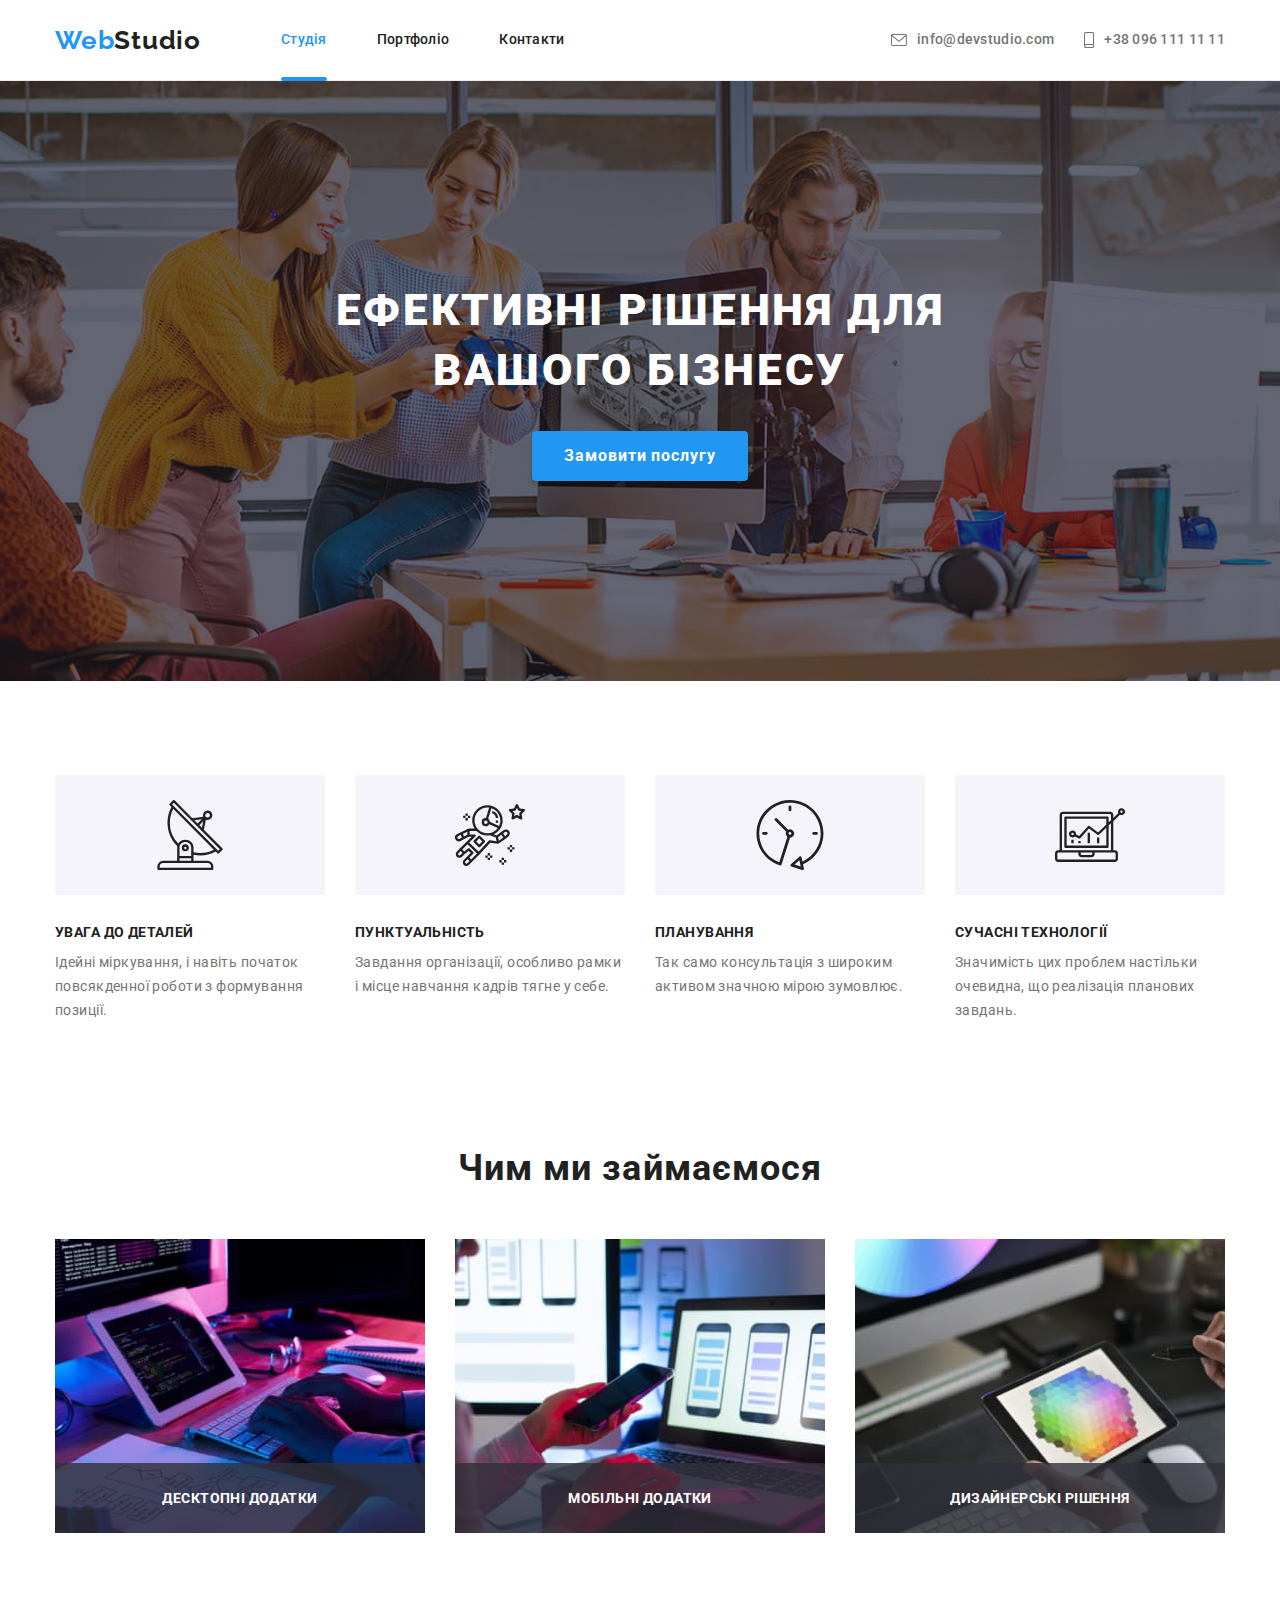
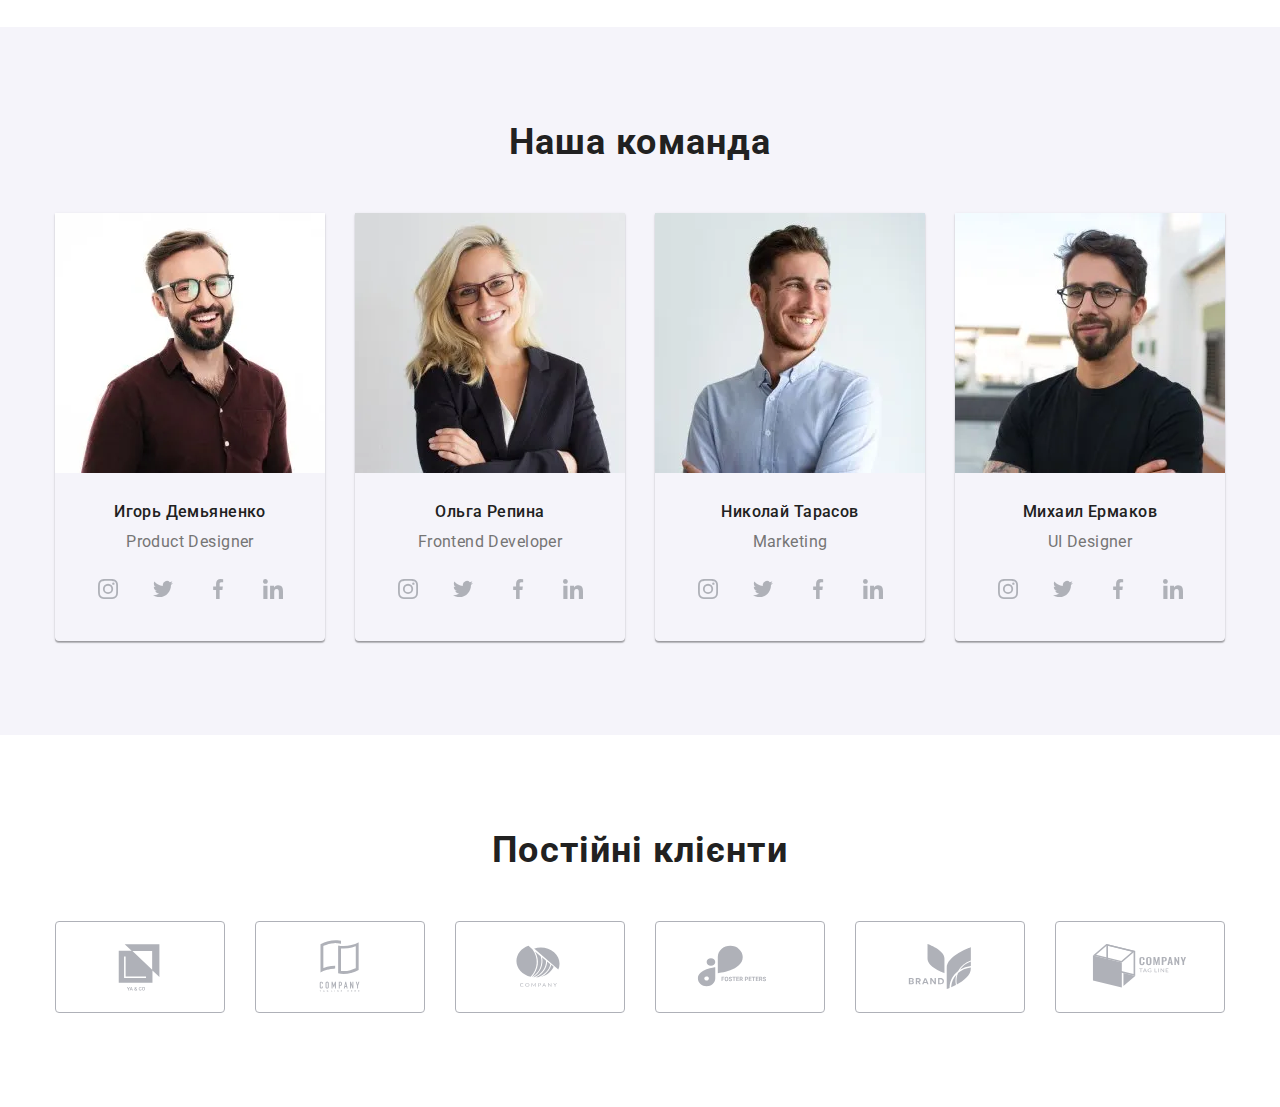
==== commit 38b1c6c7: "change1408" ====
--- a/index.html
+++ b/index.html
@@ -20,37 +20,107 @@
     <header class="header">
       <nav class="container main-nav">
         <a class="logo" href="./index.html">Web<span class="logo--black">Studio</span></a>
-        <ul class="main-nav__list list">
-          <li class="main-nav__item">
-            <a class="link main-nav__link main-nav__link--active" href="./index.html">Студія</a>
-          </li>
-          <li class="main-nav__item">
-            <a class="link main-nav__link" href="./portfolio.html">Портфоліо</a>
-          </li>
-          <li class="main-nav__item"><a class="link main-nav__link" href="#">Контакти</a></li>
-        </ul>
-        <ul class="main-nav__list list">
-          <li class="main-nav__item">
-            <a class="link main-nav__link main-nav__link--cgrey" href="mailto:info@devstudio.com">
-              <svg class="main-nav__svg" width="16" height="12">
-                <use href="./images/icons.svg#icon-envelope"></use>
-              </svg>
-              <span>info@devstudio.com</span></a
-            >
-          </li>
-          <li class="main-nav__item">
-            <a class="link main-nav__link main-nav__link--cgrey" href="tel:+380961111111">
-              <svg class="main-nav__svg" width="10" height="16">
-                <use href="./images/icons.svg#icon-smartphone"></use>
-              </svg>
-              <span>+38 096 111 11 11</span></a
-            >
-          </li>
-        </ul>
+        <button
+          type="button"
+          class="menu-button"
+          data-menu-button
+          aria-expanded="false"
+          aria-controls="menu-containter"
+        >
+          <svg width="40" height="40" aria-label="Перемикач мобільного меню">
+            <use class="menu-button__menu" href="./images/icons.svg#icon-menu-btn"></use>
+            <use class="menu-button__close" href="./images/icons.svg#icon-close-btn"></use>
+          </svg>
+        </button>
+        <div class="menu-container" id="menu-containter" data-menu>
+          <div class="navigation">
+            <ul class="navigation__list list">
+              <li class="navigation__item">
+                <a class="link navigation__link navigation__link--active" href="./index.html"
+                  >Студія</a
+                >
+              </li>
+              <li class="navigation__item">
+                <a class="link navigation__link" href="./portfolio.html">Портфоліо</a>
+              </li>
+              <li class="navigation__item">
+                <a class="link navigation__link" href="#">Контакти</a>
+              </li>
+            </ul>
+          </div>
+          <div class="contacts">
+            <ul class="contacts__list list">
+              <li class="contacts__item">
+                <a
+                  class="link contacts__link contacts__link--cgrey contacts__link--email"
+                  href="mailto:info@devstudio.com"
+                >
+                  <svg class="contacts__svg" width="16" height="12">
+                    <use href="./images/icons.svg#icon-envelope"></use>
+                  </svg>
+                  <span>info@devstudio.com</span></a
+                >
+              </li>
+              <li class="contacts__item">
+                <a
+                  class="link contacts__link contacts__link--cgrey contacts__link--mobile"
+                  href="tel:+380961111111"
+                >
+                  <svg class="contacts__svg" width="10" height="16">
+                    <use href="./images/icons.svg#icon-smartphone"></use>
+                  </svg>
+                  <span>+38 096 111 11 11</span></a
+                >
+              </li>
+            </ul>
+          </div>
+          <ul class="social list">
+            <li class="social__item">
+              <a
+                class="social__link link"
+                href="#"
+                targer="_blank"
+                rel="noreferrer noopener"
+                aria-label="Посилання на Інстаграм"
+                >Instagram</a
+              >
+            </li>
+            <li class="social__item">
+              <a
+                class="social__link link"
+                href="#"
+                targer="_blank"
+                rel="noreferrer noopener"
+                aria-label="Посилання на Інстаграм"
+                >Twitter</a
+              >
+            </li>
+            <li class="social__item">
+              <a
+                class="social__link link"
+                href="#"
+                targer="_blank"
+                rel="noreferrer noopener"
+                aria-label="Посилання на Інстаграм"
+                >Facebook
+              </a>
+            </li>
+            <li class="social__item">
+              <a
+                class="social__link link"
+                href="#"
+                targer="_blank"
+                rel="noreferrer noopener"
+                aria-label="Посилання на Інстаграм"
+                >LinkedIn</a
+              >
+            </li>
+          </ul>
+        </div>
       </nav>
     </header>
     <main>
-      <section class="section hero">
+      <section class="hero">
         <div class="container">
           <h1 class="hero__title">Ефективні рішення для вашого бізнесу</h1>
           <!-- <a href="#">Заказать услугу</a> -->
@@ -60,10 +130,9 @@
       </section>
       <section class="section site-about">
         <div class="container">
-          <!-- Этот заголовок будет потом не видимым -->
           <h2 class="section__title visually-hidden">Наши лучшие качества</h2>
-          <ul class="card-set list">
-            <li class="card-set__item site-about__item">
+          <ul class="site-about__list list">
+            <li class="site-about__item">
               <div class="site-about__svg">
                 <svg width="70" height="70">
                   <use href="./images/icons.svg#icon-antenna"></use>
@@ -75,7 +144,7 @@
               </p>
             </li>
 
-            <li class="card-set__item site-about__item">
+            <li class="site-about__item">
               <div class="site-about__svg">
                 <svg width="70" height="70">
                   <use href="./images/icons.svg#icon-astronaut"></use>
@@ -87,7 +156,7 @@
               </p>
             </li>
 
-            <li class="card-set__item site-about__item">
+            <li class="site-about__item">
               <div class="site-about__svg">
                 <svg width="70" height="70">
                   <use href="./images/icons.svg#icon-clock"></use>
@@ -99,7 +168,7 @@
               </p>
             </li>
 
-            <li class="card-set__item site-about__item">
+            <li class="site-about__item">
               <div class="site-about__svg">
                 <svg width="70" height="70">
                   <use href="./images/icons.svg#icon-diagram"></use>
@@ -143,9 +212,60 @@
       <section class="section site-command">
         <div class="container">
           <h2 class="section__title">Наша команда</h2>
-          <ul class="card-set list">
-            <li class="card-set__item site-command__item">
-              <img src="./images/ourcomand/people4.jpg" alt="Product Designer" width="270" />
+          <ul class="site-command__list list">
+            <li class="site-command__item">
+              <picture>
+                <source
+                  media="(min-width: 1200px)"
+                  srcset="
+                    ./images/ourcomand/img-1@1x-lg.webp 1x,
+                    ./images/ourcomand/img-1@2x-lg.webp 2x
+                  "
+                  type="image/webp"
+                />
+                <source
+                  media="(min-width: 1200px)"
+                  srcset="
+                    ./images/ourcomand/img-1@1x-lg.jpg 1x,
+                    ./images/ourcomand/img-1@2x-lg.jpg 2x
+                  "
+                  type="image/jpg"
+                />
+                <source
+                  media="(min-width: 768px)"
+                  srcset="
+                    ./images/ourcomand/img-1@1x-md.webp 1x,
+                    ./images/ourcomand/img-1@2x-md.webp 2x
+                  "
+                  type="image/webp"
+                />
+                <source
+                  media="(min-width: 768px)"
+                  srcset="
+                    ./images/ourcomand/img-1@1x-md.jpg 1x,
+                    ./images/ourcomand/img-1@2x-md.jpg 2x
+                  "
+                  type="image/jpg"
+                />
+                <source
+                  media="(max-width: 767px)"
+                  srcset="
+                    ./images/ourcomand/img-1@1x-sm.webp 1x,
+                    ./images/ourcomand/img-1@2x-sm.webp 2x
+                  "
+                  type="image/webp"
+                />
+                <source
+                  media="(min-width: 767px)"
+                  srcset="
+                    ./images/ourcomand/img-1@1x-sm.jpg 1x,
+                    ./images/ourcomand/img-1@2x-sm.jpg 2x
+                  "
+                  type="image/jpg"
+                />
+                <img src="./images/ourcomand/img-1@1x-sm.jpg" alt="Product Designer" />
+              </picture>
+
               <div class="site-command__body">
                 <h3 class="site-command__name">Игорь Демьяненко</h3>
                 <p class="site-command__text">Product Designer</p>
@@ -205,8 +325,56 @@
                 </ul>
               </div>
             </li>
-            <li class="card-set__item site-command__item">
-              <img src="./images/ourcomand/people1.jpg" alt="Frontend Developer" width="270" />
+            <li class="site-command__item">
+              <picture>
+                <source
+                  media="(min-width: 1200px)"
+                  srcset="
+                    ./images/ourcomand/img-2@1x-lg.webp 1x,
+                    ./images/ourcomand/img-2@2x-lg.webp 2x
+                  "
+                  type="image/webp"
+                />
+                <source
+                  media="(min-width: 1200px)"
+                  srcset="./images/ourcomand/2@1x-lg.jpg 1x, ./images/ourcomand/2@2x-lg.jpg 2x"
+                  type="image/jpg"
+                />
+                <source
+                  media="(min-width: 768px)"
+                  srcset="
+                    ./images/ourcomand/img-2@1x-md.webp 1x,
+                    ./images/ourcomand/img-2@2x-md.webp 2x
+                  "
+                  type="image/webp"
+                />
+                <source
+                  media="(min-width: 768px)"
+                  srcset="
+                    ./images/ourcomand/img-2@1x-md.jpg 1x,
+                    ./images/ourcomand/img-2@2x-md.jpg 2x
+                  "
+                  type="image/jpg"
+                />
+                <source
+                  media="(max-width: 767px)"
+                  srcset="
+                    ./images/ourcomand/img-2@1x-sm.webp 1x,
+                    ./images/ourcomand/img-2@2x-sm.webp 2x
+                  "
+                  type="image/webp"
+                />
+                <source
+                  media="(min-width: 767px)"
+                  srcset="
+                    ./images/ourcomand/img-2@1x-sm.jpg 1x,
+                    ./images/ourcomand/img-2@2x-sm.jpg 2x
+                  "
+                  type="image/jpg"
+                />
+                <img src="./images/ourcomand/img-2@1x-sm.jpg" alt="Frontend Developer" />
+              </picture>
+
               <div class="site-command__body">
                 <h3 class="site-command__name">Ольга Репина</h3>
                 <p class="site-command__text">Frontend Developer</p>
@@ -266,8 +434,59 @@
                 </ul>
               </div>
             </li>
-            <li class="card-set__item site-command__item">
-              <img src="./images/ourcomand/people2.jpg" alt="Marketing" width="270" />
+            <li class="site-command__item">
+              <picture>
+                <source
+                  media="(min-width: 1200px)"
+                  srcset="
+                    ./images/ourcomand/img-3@1x-lg.webp 1x,
+                    ./images/ourcomand/img-3@2x-lg.webp 2x
+                  "
+                  type="image/webp"
+                />
+                <source
+                  media="(min-width: 1200px)"
+                  srcset="
+                    ./images/ourcomand/img-3@1x-lg.jpg 1x,
+                    ./images/ourcomand/img-3@2x-lg.jpg 2x
+                  "
+                  type="image/jpg"
+                />
+                <source
+                  media="(min-width: 768px)"
+                  srcset="
+                    ./images/ourcomand/img-3@1x-md.webp 1x,
+                    ./images/ourcomand/img-3@2x-md.webp 2x
+                  "
+                  type="image/webp"
+                />
+                <source
+                  media="(min-width: 768px)"
+                  srcset="
+                    ./images/ourcomand/img-3@1x-md.jpg 1x,
+                    ./images/ourcomand/img-3@2x-md.jpg 2x
+                  "
+                  type="image/jpg"
+                />
+                <source
+                  media="(max-width: 767px)"
+                  srcset="
+                    ./images/ourcomand/img-3@1x_sm.webp 1x,
+                    ./images/ourcomand/img-3@2x_sm.webp 2x
+                  "
+                  type="image/webp"
+                />
+                <source
+                  media="(max-width: 767px)"
+                  srcset="
+                    ./images/ourcomand/img-3@1x_sm.jpg 1x,
+                    ./images/ourcomand/img-3@2x_sm.jpg 2x
+                  "
+                  type="image/jpg"
+                />
+                <img src="./images/ourcomand/img-3@1x-sm.jpg" alt="Marketing" />
+              </picture>
+
               <div class="site-command__body">
                 <h3 class="site-command__name">Николай Тарасов</h3>
                 <p class="site-command__text">Marketing</p>
@@ -327,8 +546,56 @@
                 </ul>
               </div>
             </li>
-            <li class="card-set__item site-command__item">
-              <img src="./images/ourcomand/people3.jpg" alt="UI Designer" width="270" />
+            <li class="site-command__item">
+              <picture>
+                <source
+                  media="(min-width: 1200px)"
+                  srcset="
+                    ./images/ourcomand/img-4@1x-lg.webp 1x,
+                    ./images/ourcomand/img-4@2x-lg.webp 2x
+                  "
+                  type="image/webp"
+                />
+                <source
+                  media="(min-width: 1200px)"
+                  srcset="./images/ourcomand/2@1x-lg.jpg 1x, ./images/ourcomand/2@2x-lg.jpg 2x"
+                  type="image/jpg"
+                />
+                <source
+                  media="(min-width: 768px)"
+                  srcset="
+                    ./images/ourcomand/img-4@1x-md.webp 1x,
+                    ./images/ourcomand/img-4@2x-md.webp 2x
+                  "
+                  type="image/webp"
+                />
+                <source
+                  media="(min-width: 768px)"
+                  srcset="
+                    ./images/ourcomand/img-4@1x-md.jpg 1x,
+                    ./images/ourcomand/img-4@2x-md.jpg 2x
+                  "
+                  type="image/jpg"
+                />
+                <source
+                  media="(max-width: 767px)"
+                  srcset="
+                    ./images/ourcomand/img-4@1x_sm.webp 1x,
+                    ./images/ourcomand/img-4@2x_sm.webp 2x
+                  "
+                  type="image/webp"
+                />
+                <source
+                  media="(max-width: 767px)"
+                  srcset="
+                    ./images/ourcomand/img-4@1x_sm.jpg 1x,
+                    ./images/ourcomand/img-4@2x-sm.jpg 2x
+                  "
+                  type="image/jpg"
+                />
+                <img src="./images/ourcomand/img-4@1x-sm" alt="UI Designer" />
+              </picture>
+
               <div class="site-command__body">
                 <h3 class="site-command__name">Михаил Ермаков</h3>
                 <p class="site-command__text">UI Designer</p>
@@ -394,8 +661,8 @@
       <section class="section site-clients">
         <div class="container">
           <h2 class="section__title">Постійні клієнти</h2>
-          <ul class="list card-set">
-            <li class="card-set__item site-clients__item">
+          <ul class="site-clients__list list">
+            <li class="site-clients__item">
               <a
                 class="site-clients__link"
                 href="#"
@@ -408,7 +675,7 @@
                 </svg>
               </a>
             </li>
-            <li class="card-set__item site-clients__item">
+            <li class="site-clients__item">
               <a
                 class="site-clients__link"
                 href="#"
@@ -421,7 +688,7 @@
                 </svg>
               </a>
             </li>
-            <li class="card-set__item site-clients__item">
+            <li class="site-clients__item">
               <a
                 class="site-clients__link"
                 href="#"
@@ -434,7 +701,7 @@
                 </svg>
               </a>
             </li>
-            <li class="card-set__item site-clients__item">
+            <li class="site-clients__item">
               <a
                 class="site-clients__link"
                 href="#"
@@ -447,7 +714,7 @@
                 </svg>
               </a>
             </li>
-            <li class="card-set__item site-clients__item">
+            <li class="site-clients__item">
               <a
                 class="site-clients__link"
                 href="#"
@@ -460,7 +727,7 @@
                 </svg>
               </a>
             </li>
-            <li class="card-set__item site-clients__item">
+            <li class="site-clients__item">
               <a
                 class="site-clients__link"
                 href="#"
@@ -477,7 +744,7 @@
         </div>
       </section>
     </main>
-    <footer class="footer">
+    <!-- <footer class="footer">
       <div class="container footer_card-set">
         <div class="footer__card-item">
           <a class="logo footer__logo" href="#">Web<span class="logo--white">Studio</span></a>
@@ -570,7 +837,7 @@
           </form>
         </div>
       </div>
-    </footer>
+    </footer> -->
 
     <!-- Modal window -->
     <div class="backdrop is-hidden" data-modal>
@@ -640,5 +907,6 @@
     <!-- Modal window end -->
 
     <script src="./js/modal.js"></script>
+    <script src="./js/menu.js"></script>
   </body>
 </html>
--- a/css/main.min.css
+++ b/css/main.min.css
@@ -1 +1 @@
-:root{--set-margin: 30px;--set-margin-ico: 10px;--set-item: 4}.site-about__subtitle,.footer__subtitle{font-size:14px;font-weight:700;line-height:1.14;text-transform:uppercase;letter-spacing:.03em}.visually-hidden{position:absolute;width:1px;height:1px;margin:-1px;border:0;padding:0;white-space:nowrap;-webkit-clip-path:inset(100%);clip-path:inset(100%);clip:rect(0 0 0 0);overflow:hidden}html{-webkit-box-sizing:border-box;box-sizing:border-box}body{color:#757575;font-family:"Roboto",sans-serif;letter-spacing:.03em;font-size:14px;line-height:1.71}.no-scroll{overflow:hidden}h1,h2,h3,h4,h5,h6,p,ul{margin:0px;padding:0px}img{display:block;max-width:100%;height:auto}.list{list-style-type:none}.link{text-decoration:none;color:currentColor}.container{width:1200px;padding-left:15px;padding-right:15px;margin-left:auto;margin-right:auto}.section{padding:94px 0px}.section__title{margin-top:0px;margin-bottom:50px;color:#212121;font-weight:700;font-size:36px;line-height:1.17;text-align:center}.card-set{display:-webkit-box;display:-ms-flexbox;display:flex;-ms-flex-wrap:wrap;flex-wrap:wrap;margin-left:calc(-1*var(--set-margin));margin-top:calc(-1*var(--set-margin))}.card-set__item{margin-left:var(--set-margin);margin-top:var(--set-margin)}.header{font-weight:500;line-height:1.14;letter-spacing:.02em;border-bottom:solid 1px #ececec}.footer{padding:60px 0px;background-color:#2f303a}.footer_card-set{display:-webkit-box;display:-ms-flexbox;display:flex;gap:70px;-webkit-box-align:baseline;-ms-flex-align:baseline;align-items:baseline}.footer__card-item:last-child{margin-left:auto}.footer__logo{margin-bottom:20px;display:block}.footer__subtitle{margin-bottom:20px;color:#fff}.hero{max-width:1600px;margin-left:auto;margin-right:auto;padding-top:200px;padding-bottom:200px;text-align:center;background-color:#2f303a;background-image:-webkit-gradient(linear, left top, right top, from(rgba(47, 48, 58, 0.4)), to(rgba(47, 48, 58, 0.4))),url(../images/hero/hero.jpg);background-image:linear-gradient(to right, rgba(47, 48, 58, 0.4), rgba(47, 48, 58, 0.4)),url(../images/hero/hero.jpg);background-position:center;background-size:cover;background-repeat:no-repeat}.hero__title{margin:0 auto;max-width:696px;margin-bottom:40px;color:#fff;font-weight:900;font-size:44px;line-height:1.36;letter-spacing:.06em;text-transform:uppercase}.hero__btn{margin-left:auto;margin-right:auto}.site-about{padding-bottom:0px}.site-about__item{-ms-flex-preferred-size:calc(25% - var(--set-margin));flex-basis:calc(25% - var(--set-margin))}.site-about__svg{display:-webkit-box;display:-ms-flexbox;display:flex;-webkit-box-pack:center;-ms-flex-pack:center;justify-content:center;-webkit-box-align:center;-ms-flex-align:center;align-items:center;width:100%;padding-top:25px;padding-bottom:25px;margin-bottom:30px;border-radius:4px;background-color:#f5f4fa}.site-about__subtitle{margin-bottom:10px;color:#212121}.site-work__item{position:relative;-ms-flex-preferred-size:calc(33.3333333333% - var(--set-margin));flex-basis:calc(33.3333333333% - var(--set-margin))}.site-work__block{position:absolute;bottom:0;left:0px;width:100%;padding-top:27px;padding-bottom:27px;background-color:rgba(47,48,58,.8);line-height:1.1428571429;text-align:center;text-transform:uppercase;color:#fff;font-size:14px}.site-command{background-color:#f5f4fa;text-align:center}.site-command__item{-ms-flex-preferred-size:calc(25% - var(--set-margin));flex-basis:calc(25% - var(--set-margin));-webkit-box-shadow:0px 1px 3px rgba(0,0,0,.12),0px 1px 1px rgba(0,0,0,.14),0px 2px 1px rgba(0,0,0,.2);box-shadow:0px 1px 3px rgba(0,0,0,.12),0px 1px 1px rgba(0,0,0,.14),0px 2px 1px rgba(0,0,0,.2);border-radius:0px 0px 4px 4px;background-color:var(--color-white)}.site-command__body{padding:30px}.site-command__name{color:#212121;font-weight:500;line-height:1.18;font-size:16px;margin-bottom:10px}.site-command__text{font-size:16px;line-height:1.19;margin-bottom:16px}.site-clients__item{-ms-flex-preferred-size:calc(16.6666666667% - var(--set-margin));flex-basis:calc(16.6666666667% - var(--set-margin))}.site-clients__link{display:-webkit-box;display:-ms-flexbox;display:flex;height:90px;-webkit-box-align:center;-ms-flex-align:center;align-items:center;fill:#afb1b8;border:1px solid;border-color:#afb1b8;border-radius:4px;-webkit-transition-property:fill,border-color;transition-property:fill,border-color;-webkit-transition-duration:250ms;transition-duration:250ms;-webkit-transition-timing-function:cubic-bezier(0.4, 0, 0.2, 1);transition-timing-function:cubic-bezier(0.4, 0, 0.2, 1)}.site-clients__link:hover,.site-clients__link:focus{fill:#2196f3;border-color:#2196f3}.site-clients__svg{display:block;margin:0 auto}.porfolio-work__item{-ms-flex-preferred-size:calc(33.3333333333% - var(--set-margin));flex-basis:calc(33.3333333333% - var(--set-margin))}.porfolio-work__link{display:block;-webkit-transition-property:-webkit-box-shadow;transition-property:-webkit-box-shadow;transition-property:box-shadow;transition-property:box-shadow, -webkit-box-shadow;-webkit-transition-duration:250ms;transition-duration:250ms;-webkit-transition-timing-function:cubic-bezier(0.4, 0, 0.2, 1);transition-timing-function:cubic-bezier(0.4, 0, 0.2, 1)}.porfolio-work__link:hover,.porfolio-work__link:focus{-webkit-box-shadow:0px 1px 1px rgba(0,0,0,.12),0px 4px 4px rgba(0,0,0,.06),1px 4px 6px rgba(0,0,0,.16);box-shadow:0px 1px 1px rgba(0,0,0,.12),0px 4px 4px rgba(0,0,0,.06),1px 4px 6px rgba(0,0,0,.16)}.porfolio-work__thumb{position:relative;overflow:hidden}.porfolio-work__overlay{position:absolute;width:100%;height:100%;bottom:0;left:0;padding-left:24px;padding-right:24px;padding-top:5px;padding-bottom:5px;display:-webkit-box;display:-ms-flexbox;display:flex;-webkit-box-pack:center;-ms-flex-pack:center;justify-content:center;-webkit-box-align:center;-ms-flex-align:center;align-items:center;line-height:1.5555555556;color:#fff;font-size:18px;background:rgba(33,150,243,.9);-webkit-transform:translateY(100%);transform:translateY(100%);-webkit-transition:-webkit-transform 250ms cubic-bezier(0.4, 0, 0.2, 1);transition:-webkit-transform 250ms cubic-bezier(0.4, 0, 0.2, 1);transition:transform 250ms cubic-bezier(0.4, 0, 0.2, 1);transition:transform 250ms cubic-bezier(0.4, 0, 0.2, 1), -webkit-transform 250ms cubic-bezier(0.4, 0, 0.2, 1)}.porfolio-work__link:hover .porfolio-work__overlay,.porfolio-work__link:focus .porfolio-work__overlay{-webkit-transform:translateY(0%);transform:translateY(0%)}.porfolio-work__block{padding:20px 24px;border-left:solid 1px #eee;border-right:solid 1px #eee;border-bottom:solid 1px #eee}.porfolio-work__title{margin-bottom:4px;color:#212121;font-weight:700;font-size:18px;line-height:2;letter-spacing:.06em}.porfolio-work__text{font-size:16px;line-height:1.88}.logo{color:#2196f3;text-decoration:none;font-family:"Raleway",sans-serif;font-weight:700;font-size:26px;line-height:1.19}.logo--black{color:#212121}.logo--white{color:#fff}.main-nav{display:-webkit-box;display:-ms-flexbox;display:flex;-webkit-box-align:center;-ms-flex-align:center;align-items:center}.main-nav__list{display:-webkit-box;display:-ms-flexbox;display:flex;margin-left:93px}.main-nav__list:last-child{margin-left:auto}.main-nav__item+.main-nav__item{margin-left:50px}.main-nav__item{position:relative}.main-nav__link{display:-webkit-inline-box;display:-ms-inline-flexbox;display:inline-flex;-webkit-box-align:center;-ms-flex-align:center;align-items:center;color:#212121;padding-top:32px;padding-bottom:32px;-webkit-transition-property:color;transition-property:color;-webkit-transition-duration:250ms;transition-duration:250ms;-webkit-transition-timing-function:cubic-bezier(0.4, 0, 0.2, 1);transition-timing-function:cubic-bezier(0.4, 0, 0.2, 1)}.main-nav__link--active{color:#2196f3}.main-nav__link--active::after{content:"";position:absolute;bottom:-1px;left:0px;display:block;width:100%;height:4px;border-radius:2px;background-color:#2196f3}.main-nav__link:hover,.main-nav__link:focus{color:#2196f3}.main-nav__link--cgrey{color:#757575}.main-nav__svg{margin-right:10px;fill:currentColor}.btn{display:-webkit-box;display:-ms-flexbox;display:flex;-webkit-box-pack:center;-ms-flex-pack:center;justify-content:center;-ms-flex-line-pack:center;align-content:center;min-width:200px;padding:10px 32px;font-weight:700;font-size:16px;line-height:1.88;font-family:inherit;cursor:pointer;letter-spacing:.06em;border:none;border-radius:4px;background-color:#2196f3;color:#fff;-webkit-box-shadow:0px 4px 4px rgba(0,0,0,.15);box-shadow:0px 4px 4px rgba(0,0,0,.15);-webkit-transition:background-color 250ms cubic-bezier(0.4, 0, 0.2, 1);transition:background-color 250ms cubic-bezier(0.4, 0, 0.2, 1)}.btn:hover,.btn:focus{background-color:#188ce8}.btn__icon{margin-right:10px}.contact{font-style:inherit}.contact__item{margin-bottom:9px}.contact__link{color:rgba(255,255,255,.6);font-style:normal;-webkit-transition-property:color;transition-property:color;-webkit-transition-duration:250ms;transition-duration:250ms;-webkit-transition-timing-function:cubic-bezier(0.4, 0, 0.2, 1);transition-timing-function:cubic-bezier(0.4, 0, 0.2, 1)}.contact__link:hover,.contact__link:focus{color:#fff}.form-mailing{display:-webkit-box;display:-ms-flexbox;display:flex;gap:12px;-webkit-box-align:start;-ms-flex-align:start;align-items:flex-start;-webkit-box-pack:justify;-ms-flex-pack:justify;justify-content:space-between}.form-mailing__input{width:358px;height:50px;padding:15px 16px;background-color:inherit;border:1px solid rgba(255,255,255,.3);-webkit-filter:drop-shadow(0px 4px 4px rgba(0, 0, 0, 0.15));filter:drop-shadow(0px 4px 4px rgba(0, 0, 0, 0.15));border-radius:4px;font-size:16px;line-height:1.25;font-weight:400;color:rgba(255,255,255,.6)}.backdrop{position:fixed;top:0px;left:0px;width:100%;height:100%;background:rgba(0,0,0,.2);opacity:1;-webkit-transition:opacity 250ms cubic-bezier(0.4, 0, 0.2, 1),visibility 250ms cubic-bezier(0.4, 0, 0.2, 1);transition:opacity 250ms cubic-bezier(0.4, 0, 0.2, 1),visibility 250ms cubic-bezier(0.4, 0, 0.2, 1)}.backdrop.is-hidden{opacity:0;visibility:hidden;pointer-events:none}.backdrop.is-hidden .modal{-webkit-transform:translate(-50%, -50%) scale(0.9);transform:translate(-50%, -50%) scale(0.9)}.modal{position:absolute;top:50%;left:50%;width:528px;height:581px;background-color:#fff;-webkit-box-shadow:0px 1px 3px rgba(0,0,0,.12),0px 1px 1px rgba(0,0,0,.14),0px 2px 1px rgba(0,0,0,.2);box-shadow:0px 1px 3px rgba(0,0,0,.12),0px 1px 1px rgba(0,0,0,.14),0px 2px 1px rgba(0,0,0,.2);border-radius:4px;padding:40px;-webkit-transform:translate(-50%, -50%) scale(1);transform:translate(-50%, -50%) scale(1);-webkit-transition:-webkit-transform 250ms cubic-bezier(0.4, 0, 0.2, 1);transition:-webkit-transform 250ms cubic-bezier(0.4, 0, 0.2, 1);transition:transform 250ms cubic-bezier(0.4, 0, 0.2, 1);transition:transform 250ms cubic-bezier(0.4, 0, 0.2, 1), -webkit-transform 250ms cubic-bezier(0.4, 0, 0.2, 1)}.btn-close{position:absolute;right:8px;top:8px;display:-webkit-box;display:-ms-flexbox;display:flex;-webkit-box-pack:center;-ms-flex-pack:center;justify-content:center;-webkit-box-align:center;-ms-flex-align:center;align-items:center;width:30px;height:30px;padding:0px;border:1px solid rgba(0,0,0,.1);border-radius:50%;background-color:rgba(0,0,0,0);cursor:pointer;fill:#000;-webkit-transition:fill 250ms cubic-bezier(0.4, 0, 0.2, 1);transition:fill 250ms cubic-bezier(0.4, 0, 0.2, 1)}.btn-close:hover,.btn-close:focus{fill:#2196f3}.form-feedback__title{display:block;margin-bottom:12px;line-height:1.15;font-size:20px;text-align:center;color:#212121}.form-feedback__field{margin-bottom:10px}.form-feedback__field--mb20{margin-bottom:20px}.form-feedback__label{display:block;margin-bottom:4px;font-size:12px;line-height:1.1666666667;letter-spacing:.01em}.form-feedback__block{position:relative}.form-feedback__input{display:block;width:100%;height:40px;padding:12px;padding-left:42px;border:1px solid;border-color:rgba(33,33,33,.2);border-radius:4px;cursor:pointer;-webkit-transition:border-color 250ms cubic-bezier(0.4, 0, 0.2, 1);transition:border-color 250ms cubic-bezier(0.4, 0, 0.2, 1)}.form-feedback__input:hover,.form-feedback__input:focus{outline:none;border-color:#2196f3}.form-feedback__icon{position:absolute;display:-webkit-box;display:-ms-flexbox;display:flex;-webkit-box-pack:center;-ms-flex-pack:center;justify-content:center;-webkit-box-align:center;-ms-flex-align:center;align-items:center;top:50%;left:12px;-webkit-transform:translateY(-50%);transform:translateY(-50%);fill:var(--color-black);-webkit-transition:fill 250ms var(--timing-function);transition:fill 250ms var(--timing-function)}.form-feedback__icon:hover{fill:#2196f3;cursor:pointer}.form-feedback__input:focus+.form-feedback__icon,.form-feedback__input:hover+.form-feedback__icon{fill:#2196f3}.form-feedback__textarea{display:block;width:100%;height:120px;padding:12px 16px;resize:none;border:solid 1px;border-color:rgba(33,33,33,.2);border-radius:4px;-webkit-transition:border-color 250ms cubic-bezier(0.4, 0, 0.2, 1);transition:border-color 250ms cubic-bezier(0.4, 0, 0.2, 1);cursor:pointer}.form-feedback__textarea::-webkit-input-placeholder{font-size:12px;line-height:1.1666666667;letter-spacing:.01em;color:rgba(117,117,117,.5)}.form-feedback__textarea::-moz-placeholder{font-size:12px;line-height:1.1666666667;letter-spacing:.01em;color:rgba(117,117,117,.5)}.form-feedback__textarea:-ms-input-placeholder{font-size:12px;line-height:1.1666666667;letter-spacing:.01em;color:rgba(117,117,117,.5)}.form-feedback__textarea::-ms-input-placeholder{font-size:12px;line-height:1.1666666667;letter-spacing:.01em;color:rgba(117,117,117,.5)}.form-feedback__textarea::placeholder{font-size:12px;line-height:1.1666666667;letter-spacing:.01em;color:rgba(117,117,117,.5)}.form-feedback__textarea:focus,.form-feedback__textarea:hover{outline:none;border-color:#2196f3}.form-feedback__btn{margin:0 auto}.custom-checkbox{display:-webkit-box;display:-ms-flexbox;display:flex;-webkit-box-align:center;-ms-flex-align:center;align-items:center;gap:9px;-webkit-box-pack:center;-ms-flex-pack:center;justify-content:center;margin-bottom:30px;cursor:pointer}.custom-checkbox:hover>.custom-checkbox__icon{border:solid 2px #2196f3}.custom-checkbox_input{-webkit-appearance:none;-moz-appearance:none;appearance:none;position:absolute}.custom-checkbox__icon{display:inline-block;width:16px;height:15px;background:#fff;border-radius:4px;border:solid 2px #212121;-webkit-transition:border 250ms cubic-bezier(0.4, 0, 0.2, 1),background 250ms cubic-bezier(0.4, 0, 0.2, 1);transition:border 250ms cubic-bezier(0.4, 0, 0.2, 1),background 250ms cubic-bezier(0.4, 0, 0.2, 1)}.custom-checkbox_input:checked+.custom-checkbox__icon{background-image:url(../images/modal/icon-check.svg);background-color:#2196f3;background-size:contain;background-origin:border-box;border:2px solid #2196f3}.custom-checkbox_input:focus+.custom-checkbox__icon{border:solid 2px #2196f3}.custom-checkbox__link{color:#2196f3}.filter{margin-bottom:50px;display:-webkit-box;display:-ms-flexbox;display:flex;-webkit-box-pack:center;-ms-flex-pack:center;justify-content:center}.filter__item+.filter__item{margin-left:8px}.filter__button{padding:6px 22px;border:none;border-radius:4px;font-weight:500;font-size:16px;line-height:1.63;text-align:center;font-family:inherit;cursor:pointer;-webkit-transition-property:color,background-color,-webkit-box-shadow;transition-property:color,background-color,-webkit-box-shadow;transition-property:color,background-color,box-shadow;transition-property:color,background-color,box-shadow,-webkit-box-shadow;-webkit-transition-duration:250ms;transition-duration:250ms;-webkit-transition-timing-function:cubic-bezier(0.4, 0, 0.2, 1);transition-timing-function:cubic-bezier(0.4, 0, 0.2, 1)}.filter__button:hover,.filter__button:focus,.filter__button--active{background-color:#2196f3;color:#fff;-webkit-box-shadow:0px 3px 1px rgba(0,0,0,.1),0px 1px 2px rgba(0,0,0,.08),0px 2px 2px rgba(0,0,0,.12);box-shadow:0px 3px 1px rgba(0,0,0,.1),0px 1px 2px rgba(0,0,0,.08),0px 2px 2px rgba(0,0,0,.12)}.card-set-ico{display:-webkit-box;display:-ms-flexbox;display:flex;gap:10px;-ms-flex-pack:distribute;justify-content:space-around}.card-set-ico__item{width:44px;height:44px;display:-webkit-box;display:-ms-flexbox;display:flex;border-radius:50%;-webkit-box-align:center;-ms-flex-align:center;align-items:center;-webkit-box-pack:center;-ms-flex-pack:center;justify-content:center;fill:#afb1b8;-webkit-transition-property:background-color,fill;transition-property:background-color,fill;-webkit-transition-duration:250ms;transition-duration:250ms;-webkit-transition-timing-function:cubic-bezier(0.4, 0, 0.2, 1);transition-timing-function:cubic-bezier(0.4, 0, 0.2, 1)}.card-set-ico__item:hover,.card-set-ico__item:focus{background-color:#2196f3;fill:#fff}.card-set-ico__item--footer{background-color:rgba(255,255,255,.1);-webkit-transition-property:background-color;transition-property:background-color;-webkit-transition-duration:250ms;transition-duration:250ms;-webkit-transition-timing-function:cubic-bezier(0.4, 0, 0.2, 1);transition-timing-function:cubic-bezier(0.4, 0, 0.2, 1);fill:#fff}/*# sourceMappingURL=main.min.css.map */+:root{--set-margin: 30px;--set-margin-ico: 10px;--set-item: 4}.site-about__subtitle,.footer__subtitle{font-size:14px;font-weight:700;line-height:1.14;text-transform:uppercase;letter-spacing:.03em}.visually-hidden{position:absolute;width:1px;height:1px;margin:-1px;border:0;padding:0;white-space:nowrap;-webkit-clip-path:inset(100%);clip-path:inset(100%);clip:rect(0 0 0 0);overflow:hidden}html{-webkit-box-sizing:border-box;box-sizing:border-box}body{color:#757575;font-family:"Roboto",sans-serif;letter-spacing:.03em;font-size:14px;line-height:1.71}.no-scroll{overflow:hidden}h1,h2,h3,h4,h5,h6,p,ul{margin:0px;padding:0px}img{display:block;max-width:100%;height:auto;-o-object-fit:cover;object-fit:cover;-o-object-position:center;object-position:center}.list{list-style-type:none}.link{text-decoration:none;color:currentColor}.container{padding-left:15px;padding-right:15px;margin-left:auto;margin-right:auto}@media screen and (min-width: 480px){.container{width:450px}}@media screen and (min-width: 768px){.container{width:738px}}@media screen and (min-width: 1200px){.container{width:1200px}}.section{padding:60px 0px}@media screen and (min-width: 1200px){.section{padding:94px 0px}}.section__title{margin-top:0px;margin-bottom:30px;font-weight:700;font-size:28px;line-height:1.17;color:#212121;text-align:center;letter-spacing:.03em}@media screen and (min-width: 1200px){.section__title{margin-bottom:50px;font-size:36px}}.card-set{display:-webkit-box;display:-ms-flexbox;display:flex;-ms-flex-wrap:wrap;flex-wrap:wrap;margin-left:calc(-1*var(--set-margin));margin-top:calc(-1*var(--set-margin))}.card-set__item{margin-left:var(--set-margin);margin-top:var(--set-margin)}.header{position:relative;font-weight:500;line-height:1.14;letter-spacing:.02em;border-bottom:solid 1px #ececec}.footer{padding:60px 0px;background-color:#2f303a}.footer_card-set{display:-webkit-box;display:-ms-flexbox;display:flex;gap:70px;-webkit-box-align:baseline;-ms-flex-align:baseline;align-items:baseline}.footer__card-item:last-child{margin-left:auto}.footer__logo{margin-bottom:20px;display:block}.footer__subtitle{margin-bottom:20px;color:#fff}.hero{max-width:1600px;padding-top:118px;padding-bottom:118px;margin-left:auto;margin-right:auto;background-color:#2f303a;background-image:-webkit-gradient(linear, left top, right top, from(rgba(47, 48, 58, 0.4)), to(rgba(47, 48, 58, 0.4))),url(../images/hero/img@1x_sm.png);background-image:linear-gradient(to right, rgba(47, 48, 58, 0.4), rgba(47, 48, 58, 0.4)),url(../images/hero/img@1x_sm.png);background-position:center;background-size:cover;background-repeat:no-repeat}@media(min-device-pixel-ratio: 2),(-webkit-min-device-pixel-ratio: 2),(min-resolution: 192dpi),(min-resolution: 2dppx){.hero{background-image:-webkit-gradient(linear, left top, right top, from(rgba(47, 48, 58, 0.4)), to(rgba(47, 48, 58, 0.4))),url(../images/hero/img@2x_sm.png);background-image:linear-gradient(to right, rgba(47, 48, 58, 0.4), rgba(47, 48, 58, 0.4)),url(../images/hero/img@2x_sm.png)}}@media screen and (min-width: 768px){.hero{background-image:-webkit-gradient(linear, left top, right top, from(rgba(47, 48, 58, 0.4)), to(rgba(47, 48, 58, 0.4))),url(../images/hero/img@1x_md.png);background-image:linear-gradient(to right, rgba(47, 48, 58, 0.4), rgba(47, 48, 58, 0.4)),url(../images/hero/img@1x_md.png)}}@media screen and (min-width: 768px)and (min-device-pixel-ratio: 2),screen and (min-width: 768px)and (-webkit-min-device-pixel-ratio: 2),screen and (min-width: 768px)and (min-resolution: 192dpi),screen and (min-width: 768px)and (min-resolution: 2dppx){.hero{background-image:-webkit-gradient(linear, left top, right top, from(rgba(47, 48, 58, 0.4)), to(rgba(47, 48, 58, 0.4))),url(../images/hero/img@2x_md.png);background-image:linear-gradient(to right, rgba(47, 48, 58, 0.4), rgba(47, 48, 58, 0.4)),url(../images/hero/img@2x_md.png)}}@media screen and (min-width: 1200px){.hero{padding-top:200px;padding-bottom:200px;background-image:-webkit-gradient(linear, left top, right top, from(rgba(47, 48, 58, 0.4)), to(rgba(47, 48, 58, 0.4))),url(../images/hero/img@1x_lg.png);background-image:linear-gradient(to right, rgba(47, 48, 58, 0.4), rgba(47, 48, 58, 0.4)),url(../images/hero/img@1x_lg.png)}}@media screen and (min-width: 1200px)and (min-device-pixel-ratio: 2),screen and (min-width: 1200px)and (-webkit-min-device-pixel-ratio: 2),screen and (min-width: 1200px)and (min-resolution: 192dpi),screen and (min-width: 1200px)and (min-resolution: 2dppx){.hero{background-image:-webkit-gradient(linear, left top, right top, from(rgba(47, 48, 58, 0.4)), to(rgba(47, 48, 58, 0.4))),url(../images/hero/img@2x_lg.png);background-image:linear-gradient(to right, rgba(47, 48, 58, 0.4), rgba(47, 48, 58, 0.4)),url(../images/hero/img@2x_lg.png)}}.hero__title{margin:0 auto;margin-bottom:30px;max-width:370px;text-align:center;font-size:26px;line-height:1.62;font-weight:900;color:#fff;letter-spacing:.06em;text-transform:uppercase}@media screen and (min-width: 1200px){.hero__title{max-width:696px;font-size:44px;line-height:1.36}}.hero__btn{margin-left:auto;margin-right:auto}@media screen and (min-width: 1200px){.site-about{padding-bottom:0px}}@media screen and (min-width: 768px){.site-about__list{display:-webkit-box;display:-ms-flexbox;display:flex;-ms-flex-wrap:wrap;flex-wrap:wrap;margin-left:calc(-1*var(--set-margin));margin-top:calc(-1*var(--set-margin))}}.site-about__item:not(:last-child){margin-bottom:30px}@media screen and (min-width: 768px){.site-about__item{margin-bottom:0px;margin-left:var(--set-margin);margin-top:var(--set-margin);-ms-flex-preferred-size:calc(50% - var(--set-margin));flex-basis:calc(50% - var(--set-margin))}}@media screen and (min-width: 1200px){.site-about__item{margin-left:var(--set-margin);margin-top:var(--set-margin);-ms-flex-preferred-size:calc(25% - var(--set-margin));flex-basis:calc(25% - var(--set-margin))}}.site-about__svg{display:-webkit-box;display:-ms-flexbox;display:flex;-webkit-box-pack:center;-ms-flex-pack:center;justify-content:center;-webkit-box-align:center;-ms-flex-align:center;align-items:center;width:100%;padding-top:25px;padding-bottom:25px;margin-bottom:30px;border-radius:4px;background-color:#f5f4fa}.site-about__subtitle{text-align:center;margin-bottom:10px;color:#212121}@media screen and (min-width: 768px){.site-about__subtitle{text-align:left}}.site-work{display:none}@media screen and (min-width: 1200px){.site-work{display:block}}.site-work__item{position:relative;-ms-flex-preferred-size:calc(33.3333333333% - var(--set-margin));flex-basis:calc(33.3333333333% - var(--set-margin))}.site-work__block{position:absolute;bottom:0;left:0px;width:100%;padding-top:27px;padding-bottom:27px;background-color:rgba(47,48,58,.8);line-height:1.1428571429;text-align:center;text-transform:uppercase;color:#fff;font-size:14px}.site-command{background-color:#f5f4fa;text-align:center}@media screen and (min-width: 768px){.site-command__list{display:-webkit-box;display:-ms-flexbox;display:flex;-ms-flex-wrap:wrap;flex-wrap:wrap;margin-left:calc(-1*var(--set-margin));margin-top:calc(-1*var(--set-margin))}}.site-command__item{-webkit-box-shadow:0px 1px 3px rgba(0,0,0,.12),0px 1px 1px rgba(0,0,0,.14),0px 2px 1px rgba(0,0,0,.2);box-shadow:0px 1px 3px rgba(0,0,0,.12),0px 1px 1px rgba(0,0,0,.14),0px 2px 1px rgba(0,0,0,.2);border-radius:0px 0px 4px 4px;background-color:var(--color-white)}@media screen and (max-width: 767px){.site-command__item:not(:last-child){margin-bottom:30px}}@media screen and (min-width: 768px){.site-command__item{margin-left:var(--set-margin);margin-top:var(--set-margin);-ms-flex-preferred-size:calc(50% - var(--set-margin));flex-basis:calc(50% - var(--set-margin))}}@media screen and (min-width: 1200px){.site-command__item{margin-left:var(--set-margin);margin-top:var(--set-margin);-ms-flex-preferred-size:calc(25% - var(--set-margin));flex-basis:calc(25% - var(--set-margin))}}.site-command__body{padding:30px}.site-command__name{color:#212121;font-weight:500;line-height:1.18;font-size:16px;margin-bottom:10px}.site-command__text{font-size:16px;line-height:1.19;margin-bottom:16px}.site-clients__list{display:-webkit-box;display:-ms-flexbox;display:flex;-ms-flex-wrap:wrap;flex-wrap:wrap;margin-left:calc(-1*var(--set-margin));margin-top:calc(-1*var(--set-margin))}.site-clients__item{margin-left:var(--set-margin);margin-top:var(--set-margin);-ms-flex-preferred-size:calc(50% - var(--set-margin));flex-basis:calc(50% - var(--set-margin))}@media screen and (min-width: 768px){.site-clients__item{margin-left:var(--set-margin);margin-top:var(--set-margin);-ms-flex-preferred-size:calc(33.3333333333% - var(--set-margin));flex-basis:calc(33.3333333333% - var(--set-margin))}}@media screen and (min-width: 1200px){.site-clients__item{margin-left:var(--set-margin);margin-top:var(--set-margin);-ms-flex-preferred-size:calc(16.6666666667% - var(--set-margin));flex-basis:calc(16.6666666667% - var(--set-margin))}}.site-clients__link{display:-webkit-box;display:-ms-flexbox;display:flex;height:92px;-webkit-box-align:center;-ms-flex-align:center;align-items:center;fill:#afb1b8;border:1px solid;border-color:#afb1b8;border-radius:4px;-webkit-transition-property:fill,border-color;transition-property:fill,border-color;-webkit-transition-duration:250ms;transition-duration:250ms;-webkit-transition-timing-function:cubic-bezier(0.4, 0, 0.2, 1);transition-timing-function:cubic-bezier(0.4, 0, 0.2, 1)}.site-clients__link:hover,.site-clients__link:focus{fill:#2196f3;border-color:#2196f3}.site-clients__svg{display:block;margin:0 auto}@media screen and (min-width: 768px){.porfolio-work__list{display:-webkit-box;display:-ms-flexbox;display:flex;-ms-flex-wrap:wrap;flex-wrap:wrap;margin-left:calc(-1*var(--set-margin));margin-top:calc(-1*var(--set-margin))}}.porfolio-work__item:not(:last-child){margin-bottom:30px}@media screen and (min-width: 768px){.porfolio-work__item{margin-bottom:0px;margin-left:var(--set-margin);margin-top:var(--set-margin);-ms-flex-preferred-size:calc(50% - var(--set-margin));flex-basis:calc(50% - var(--set-margin))}}@media screen and (min-width: 1200px){.porfolio-work__item{margin-left:var(--set-margin);margin-top:var(--set-margin);-ms-flex-preferred-size:calc(33.3333333333% - var(--set-margin));flex-basis:calc(33.3333333333% - var(--set-margin))}}.porfolio-work__link{display:block;-webkit-transition-property:-webkit-box-shadow;transition-property:-webkit-box-shadow;transition-property:box-shadow;transition-property:box-shadow, -webkit-box-shadow;-webkit-transition-duration:250ms;transition-duration:250ms;-webkit-transition-timing-function:cubic-bezier(0.4, 0, 0.2, 1);transition-timing-function:cubic-bezier(0.4, 0, 0.2, 1)}.porfolio-work__link:hover,.porfolio-work__link:focus{-webkit-box-shadow:0px 1px 1px rgba(0,0,0,.12),0px 4px 4px rgba(0,0,0,.06),1px 4px 6px rgba(0,0,0,.16);box-shadow:0px 1px 1px rgba(0,0,0,.12),0px 4px 4px rgba(0,0,0,.06),1px 4px 6px rgba(0,0,0,.16)}.porfolio-work__thumb{position:relative;overflow:hidden}.porfolio-work__overlay{position:absolute;width:100%;height:100%;bottom:0;left:0;padding-left:24px;padding-right:24px;padding-top:5px;padding-bottom:5px;display:-webkit-box;display:-ms-flexbox;display:flex;-webkit-box-pack:center;-ms-flex-pack:center;justify-content:center;-webkit-box-align:center;-ms-flex-align:center;align-items:center;line-height:1.5555555556;color:#fff;font-size:18px;background:rgba(33,150,243,.9);-webkit-transform:translateY(100%);transform:translateY(100%);-webkit-transition:-webkit-transform 250ms cubic-bezier(0.4, 0, 0.2, 1);transition:-webkit-transform 250ms cubic-bezier(0.4, 0, 0.2, 1);transition:transform 250ms cubic-bezier(0.4, 0, 0.2, 1);transition:transform 250ms cubic-bezier(0.4, 0, 0.2, 1), -webkit-transform 250ms cubic-bezier(0.4, 0, 0.2, 1)}.porfolio-work__link:hover .porfolio-work__overlay,.porfolio-work__link:focus .porfolio-work__overlay{-webkit-transform:translateY(0%);transform:translateY(0%)}.porfolio-work__block{padding:20px 24px;border-left:solid 1px #eee;border-right:solid 1px #eee;border-bottom:solid 1px #eee}.porfolio-work__title{margin-bottom:4px;color:#212121;font-weight:700;font-size:18px;line-height:2;letter-spacing:.06em}.porfolio-work__text{font-size:16px;line-height:1.88}.logo{color:#2196f3;text-decoration:none;font-family:"Raleway",sans-serif;font-weight:700;font-size:26px;line-height:1.19;letter-spacing:.03em}.logo--black{color:#212121}.logo--white{color:#fff}.main-nav{display:-webkit-box;display:-ms-flexbox;display:flex;-webkit-box-align:center;-ms-flex-align:center;align-items:center}@media screen and (min-width: 768px){.main-nav{gap:80px}}.main-nav__list{display:-webkit-box;display:-ms-flexbox;display:flex;margin-left:93px}.main-nav__list:last-child{margin-left:auto}.main-nav__item+.main-nav__item{margin-left:50px}.main-nav__item{position:relative}.main-nav__link{display:-webkit-inline-box;display:-ms-inline-flexbox;display:inline-flex;-webkit-box-align:center;-ms-flex-align:center;align-items:center;color:#212121;padding-top:32px;padding-bottom:32px;-webkit-transition-property:color;transition-property:color;-webkit-transition-duration:250ms;transition-duration:250ms;-webkit-transition-timing-function:cubic-bezier(0.4, 0, 0.2, 1);transition-timing-function:cubic-bezier(0.4, 0, 0.2, 1)}.main-nav__link--active{color:#2196f3}.main-nav__link--active::after{content:"";position:absolute;bottom:-1px;left:0px;display:block;width:100%;height:4px;border-radius:2px;background-color:#2196f3}.main-nav__link:hover,.main-nav__link:focus{color:#2196f3}.main-nav__link--cgrey{color:#757575}.main-nav__svg{margin-right:10px;fill:currentColor}.btn{display:-webkit-box;display:-ms-flexbox;display:flex;-webkit-box-pack:center;-ms-flex-pack:center;justify-content:center;-ms-flex-line-pack:center;align-content:center;min-width:200px;padding:10px 32px;font-weight:700;font-size:16px;line-height:1.88;font-family:inherit;cursor:pointer;letter-spacing:.06em;border:none;border-radius:4px;background-color:#2196f3;color:#fff;-webkit-box-shadow:0px 4px 4px rgba(0,0,0,.15);box-shadow:0px 4px 4px rgba(0,0,0,.15);-webkit-transition:background-color 250ms cubic-bezier(0.4, 0, 0.2, 1);transition:background-color 250ms cubic-bezier(0.4, 0, 0.2, 1)}.btn:hover,.btn:focus{background-color:#188ce8}.btn__icon{margin-right:10px}.contact{font-style:inherit}.contact__item{margin-bottom:9px}.contact__link{color:rgba(255,255,255,.6);font-style:normal;-webkit-transition-property:color;transition-property:color;-webkit-transition-duration:250ms;transition-duration:250ms;-webkit-transition-timing-function:cubic-bezier(0.4, 0, 0.2, 1);transition-timing-function:cubic-bezier(0.4, 0, 0.2, 1)}.contact__link:hover,.contact__link:focus{color:#fff}.form-mailing{display:-webkit-box;display:-ms-flexbox;display:flex;gap:12px;-webkit-box-align:start;-ms-flex-align:start;align-items:flex-start;-webkit-box-pack:justify;-ms-flex-pack:justify;justify-content:space-between}.form-mailing__input{width:358px;height:50px;padding:15px 16px;background-color:inherit;border:1px solid rgba(255,255,255,.3);-webkit-filter:drop-shadow(0px 4px 4px rgba(0, 0, 0, 0.15));filter:drop-shadow(0px 4px 4px rgba(0, 0, 0, 0.15));border-radius:4px;font-size:16px;line-height:1.25;font-weight:400;color:rgba(255,255,255,.6)}.backdrop{position:fixed;top:0px;left:0px;width:100%;height:100%;background:rgba(0,0,0,.2);opacity:1;-webkit-transition:opacity 250ms cubic-bezier(0.4, 0, 0.2, 1),visibility 250ms cubic-bezier(0.4, 0, 0.2, 1);transition:opacity 250ms cubic-bezier(0.4, 0, 0.2, 1),visibility 250ms cubic-bezier(0.4, 0, 0.2, 1)}.backdrop.is-hidden{opacity:0;visibility:hidden;pointer-events:none}.backdrop.is-hidden .modal{-webkit-transform:translate(-50%, -50%) scale(0.9);transform:translate(-50%, -50%) scale(0.9)}.modal{position:absolute;top:50%;left:50%;width:528px;height:581px;background-color:#fff;-webkit-box-shadow:0px 1px 3px rgba(0,0,0,.12),0px 1px 1px rgba(0,0,0,.14),0px 2px 1px rgba(0,0,0,.2);box-shadow:0px 1px 3px rgba(0,0,0,.12),0px 1px 1px rgba(0,0,0,.14),0px 2px 1px rgba(0,0,0,.2);border-radius:4px;padding:40px;-webkit-transform:translate(-50%, -50%) scale(1);transform:translate(-50%, -50%) scale(1);-webkit-transition:-webkit-transform 250ms cubic-bezier(0.4, 0, 0.2, 1);transition:-webkit-transform 250ms cubic-bezier(0.4, 0, 0.2, 1);transition:transform 250ms cubic-bezier(0.4, 0, 0.2, 1);transition:transform 250ms cubic-bezier(0.4, 0, 0.2, 1), -webkit-transform 250ms cubic-bezier(0.4, 0, 0.2, 1)}.btn-close{position:absolute;right:8px;top:8px;display:-webkit-box;display:-ms-flexbox;display:flex;-webkit-box-pack:center;-ms-flex-pack:center;justify-content:center;-webkit-box-align:center;-ms-flex-align:center;align-items:center;width:30px;height:30px;padding:0px;border:1px solid rgba(0,0,0,.1);border-radius:50%;background-color:rgba(0,0,0,0);cursor:pointer;fill:#000;-webkit-transition:fill 250ms cubic-bezier(0.4, 0, 0.2, 1);transition:fill 250ms cubic-bezier(0.4, 0, 0.2, 1)}.btn-close:hover,.btn-close:focus{fill:#2196f3}.form-feedback__title{display:block;margin-bottom:12px;line-height:1.15;font-size:20px;text-align:center;color:#212121}.form-feedback__field{margin-bottom:10px}.form-feedback__field--mb20{margin-bottom:20px}.form-feedback__label{display:block;margin-bottom:4px;font-size:12px;line-height:1.1666666667;letter-spacing:.01em}.form-feedback__block{position:relative}.form-feedback__input{display:block;width:100%;height:40px;padding:12px;padding-left:42px;border:1px solid;border-color:rgba(33,33,33,.2);border-radius:4px;cursor:pointer;-webkit-transition:border-color 250ms cubic-bezier(0.4, 0, 0.2, 1);transition:border-color 250ms cubic-bezier(0.4, 0, 0.2, 1)}.form-feedback__input:hover,.form-feedback__input:focus{outline:none;border-color:#2196f3}.form-feedback__icon{position:absolute;display:-webkit-box;display:-ms-flexbox;display:flex;-webkit-box-pack:center;-ms-flex-pack:center;justify-content:center;-webkit-box-align:center;-ms-flex-align:center;align-items:center;top:50%;left:12px;-webkit-transform:translateY(-50%);transform:translateY(-50%);fill:var(--color-black);-webkit-transition:fill 250ms var(--timing-function);transition:fill 250ms var(--timing-function)}.form-feedback__icon:hover{fill:#2196f3;cursor:pointer}.form-feedback__input:focus+.form-feedback__icon,.form-feedback__input:hover+.form-feedback__icon{fill:#2196f3}.form-feedback__textarea{display:block;width:100%;height:120px;padding:12px 16px;resize:none;border:solid 1px;border-color:rgba(33,33,33,.2);border-radius:4px;-webkit-transition:border-color 250ms cubic-bezier(0.4, 0, 0.2, 1);transition:border-color 250ms cubic-bezier(0.4, 0, 0.2, 1);cursor:pointer}.form-feedback__textarea::-webkit-input-placeholder{font-size:12px;line-height:1.1666666667;letter-spacing:.01em;color:rgba(117,117,117,.5)}.form-feedback__textarea::-moz-placeholder{font-size:12px;line-height:1.1666666667;letter-spacing:.01em;color:rgba(117,117,117,.5)}.form-feedback__textarea:-ms-input-placeholder{font-size:12px;line-height:1.1666666667;letter-spacing:.01em;color:rgba(117,117,117,.5)}.form-feedback__textarea::-ms-input-placeholder{font-size:12px;line-height:1.1666666667;letter-spacing:.01em;color:rgba(117,117,117,.5)}.form-feedback__textarea::placeholder{font-size:12px;line-height:1.1666666667;letter-spacing:.01em;color:rgba(117,117,117,.5)}.form-feedback__textarea:focus,.form-feedback__textarea:hover{outline:none;border-color:#2196f3}.form-feedback__btn{margin:0 auto}.custom-checkbox{display:-webkit-box;display:-ms-flexbox;display:flex;-webkit-box-align:center;-ms-flex-align:center;align-items:center;gap:9px;-webkit-box-pack:center;-ms-flex-pack:center;justify-content:center;margin-bottom:30px;cursor:pointer}.custom-checkbox:hover>.custom-checkbox__icon{border:solid 2px #2196f3}.custom-checkbox_input{-webkit-appearance:none;-moz-appearance:none;appearance:none;position:absolute}.custom-checkbox__icon{display:inline-block;width:16px;height:15px;background:#fff;border-radius:4px;border:solid 2px #212121;-webkit-transition:border 250ms cubic-bezier(0.4, 0, 0.2, 1),background 250ms cubic-bezier(0.4, 0, 0.2, 1);transition:border 250ms cubic-bezier(0.4, 0, 0.2, 1),background 250ms cubic-bezier(0.4, 0, 0.2, 1)}.custom-checkbox_input:checked+.custom-checkbox__icon{background-image:url(../images/modal/icon-check.svg);background-color:#2196f3;background-size:contain;background-origin:border-box;border:2px solid #2196f3}.custom-checkbox_input:focus+.custom-checkbox__icon{border:solid 2px #2196f3}.custom-checkbox__link{color:#2196f3}.filter{margin-bottom:43px;display:-webkit-box;display:-ms-flexbox;display:flex;gap:8px}@media screen and (max-width: 767px){.filter{-ms-flex-wrap:wrap;flex-wrap:wrap;-webkit-box-pack:start;-ms-flex-pack:start;justify-content:start}}@media screen and (min-width: 768px){.filter{-webkit-box-pack:center;-ms-flex-pack:center;justify-content:center}}.filter__item{margin-bottom:7px}.filter__button{padding:6px 22px;border:none;border-radius:4px;font-weight:500;font-size:16px;line-height:1.63;text-align:center;font-family:inherit;cursor:pointer;-webkit-transition-property:color,background-color,-webkit-box-shadow;transition-property:color,background-color,-webkit-box-shadow;transition-property:color,background-color,box-shadow;transition-property:color,background-color,box-shadow,-webkit-box-shadow;-webkit-transition-duration:250ms;transition-duration:250ms;-webkit-transition-timing-function:cubic-bezier(0.4, 0, 0.2, 1);transition-timing-function:cubic-bezier(0.4, 0, 0.2, 1)}.filter__button:hover,.filter__button:focus,.filter__button--active{background-color:#2196f3;color:#fff;-webkit-box-shadow:0px 3px 1px rgba(0,0,0,.1),0px 1px 2px rgba(0,0,0,.08),0px 2px 2px rgba(0,0,0,.12);box-shadow:0px 3px 1px rgba(0,0,0,.1),0px 1px 2px rgba(0,0,0,.08),0px 2px 2px rgba(0,0,0,.12)}.card-set-ico{display:-webkit-box;display:-ms-flexbox;display:flex;gap:10px;-ms-flex-pack:distribute;justify-content:space-around}.card-set-ico__item{width:44px;height:44px;display:-webkit-box;display:-ms-flexbox;display:flex;border-radius:50%;-webkit-box-align:center;-ms-flex-align:center;align-items:center;-webkit-box-pack:center;-ms-flex-pack:center;justify-content:center;fill:#afb1b8;-webkit-transition-property:background-color,fill;transition-property:background-color,fill;-webkit-transition-duration:250ms;transition-duration:250ms;-webkit-transition-timing-function:cubic-bezier(0.4, 0, 0.2, 1);transition-timing-function:cubic-bezier(0.4, 0, 0.2, 1)}.card-set-ico__item:hover,.card-set-ico__item:focus{background-color:#2196f3;fill:#fff}.card-set-ico__item--footer{background-color:rgba(255,255,255,.1);-webkit-transition-property:background-color;transition-property:background-color;-webkit-transition-duration:250ms;transition-duration:250ms;-webkit-transition-timing-function:cubic-bezier(0.4, 0, 0.2, 1);transition-timing-function:cubic-bezier(0.4, 0, 0.2, 1);fill:#fff}.menu-button{display:-webkit-inline-box;display:-ms-inline-flexbox;display:inline-flex;margin:0;padding:10px 0;margin-left:auto;border:none;background-color:rgba(0,0,0,0);z-index:101;cursor:pointer}@media screen and (min-width: 768px){.menu-button{display:none}}.menu-button__close{display:none}.menu-button.is-open .menu-button__close{display:block}.menu-button__menu{display:block}.menu-button.is-open .menu-button__menu{display:none}.menu-container{background-color:#fff;width:100%}@media screen and (max-width: 767px){.menu-container{display:none;position:fixed;top:0;left:0;width:100%;height:100%;padding:48px 40px;z-index:100}.menu-container.is-open{display:-webkit-box;display:-ms-flexbox;display:flex;-webkit-box-orient:vertical;-webkit-box-direction:normal;-ms-flex-direction:column;flex-direction:column}}@media screen and (min-width: 768px){.menu-container{display:-webkit-box;display:-ms-flexbox;display:flex;-webkit-box-pack:justify;-ms-flex-pack:justify;justify-content:space-between;-webkit-box-align:center;-ms-flex-align:center;align-items:center}}@media screen and (max-width: 767px){.contacts{margin-bottom:64px}}@media screen and (min-width: 768px){.contacts__list{display:-webkit-box;display:-ms-flexbox;display:flex}}@media screen and (min-width: 768px)and (max-width: 1199px){.contacts__list{font-size:12px;-webkit-box-orient:vertical;-webkit-box-direction:normal;-ms-flex-direction:column;flex-direction:column}}@media screen and (max-width: 767px){.contacts__list{display:-webkit-box;display:-ms-flexbox;display:flex;-webkit-box-orient:vertical;-webkit-box-direction:reverse;-ms-flex-direction:column-reverse;flex-direction:column-reverse;gap:32px}}@media screen and (min-width: 768px){.contacts__item{position:relative}}@media screen and (min-width: 1200px){.contacts__item+.contacts__item{margin-left:30px}}@media screen and (min-width: 768px)and (max-width: 1199px){.contacts__item:first-child{margin-bottom:10px}}.contacts__link{display:-webkit-box;display:-ms-flexbox;display:flex;-webkit-box-align:center;-ms-flex-align:center;align-items:center;color:#212121;-webkit-transition-property:color;transition-property:color;-webkit-transition-duration:250ms;transition-duration:250ms;-webkit-transition-timing-function:cubic-bezier(0.4, 0, 0.2, 1);transition-timing-function:cubic-bezier(0.4, 0, 0.2, 1)}.contacts__link:hover,.contacts__link:focus{color:#2196f3}.contacts__link--cgrey{color:#757575}@media screen and (min-width: 1200px){.contacts__link{padding-top:32px;padding-bottom:32px}}@media screen and (max-width: 767px){.contacts__link--mobile{font-size:34px;line-height:1.18;color:#2196f3}.contacts__link--email{font-size:24px;line-height:1.17}}.contacts__svg{display:none}@media screen and (min-width: 768px){.contacts__svg{display:block;margin-right:10px;fill:currentColor}}@media screen and (max-width: 767px){.navigation{margin-bottom:auto}}@media screen and (min-width: 768px){.navigation__list{display:-webkit-box;display:-ms-flexbox;display:flex;margin-left:93px}.navigation__list:last-child{margin-left:auto}}@media screen and (min-width: 768px){.navigation__item+.navigation__item{margin-left:50px}}@media screen and (min-width: 768px){.navigation__item{position:relative}}@media screen and (max-width: 767px){.navigation__item{display:block}.navigation__item:not(:last-child){margin-bottom:20px}}.navigation__link{color:#212121;-webkit-transition-property:color;transition-property:color;-webkit-transition-duration:250ms;transition-duration:250ms;-webkit-transition-timing-function:cubic-bezier(0.4, 0, 0.2, 1);transition-timing-function:cubic-bezier(0.4, 0, 0.2, 1)}.navigation__link--active{color:#2196f3}.navigation__link:hover,.navigation__link:focus{color:#2196f3}@media screen and (min-width: 768px){.navigation__link{display:-webkit-inline-box;display:-ms-inline-flexbox;display:inline-flex;-webkit-box-align:center;-ms-flex-align:center;align-items:center;padding-top:32px;padding-bottom:32px}.navigation__link--active::after{content:"";position:absolute;bottom:-1px;left:0px;display:block;width:100%;height:4px;border-radius:2px;background-color:#2196f3}}@media screen and (max-width: 767px){.navigation__link{font-size:40px;line-height:1.18;letter-spacing:.02em}}.social{display:none}@media screen and (max-width: 767px){.social{display:-webkit-box;display:-ms-flexbox;display:flex;-ms-flex-wrap:wrap;flex-wrap:wrap;gap:10px}}.social__item:not(:last-child){border-right:1px solid rgba(33,33,33,.2);padding-right:10px}.social__link{font-weight:500;font-size:18px;line-height:1.22px;color:#2196f3}/*# sourceMappingURL=main.min.css.map */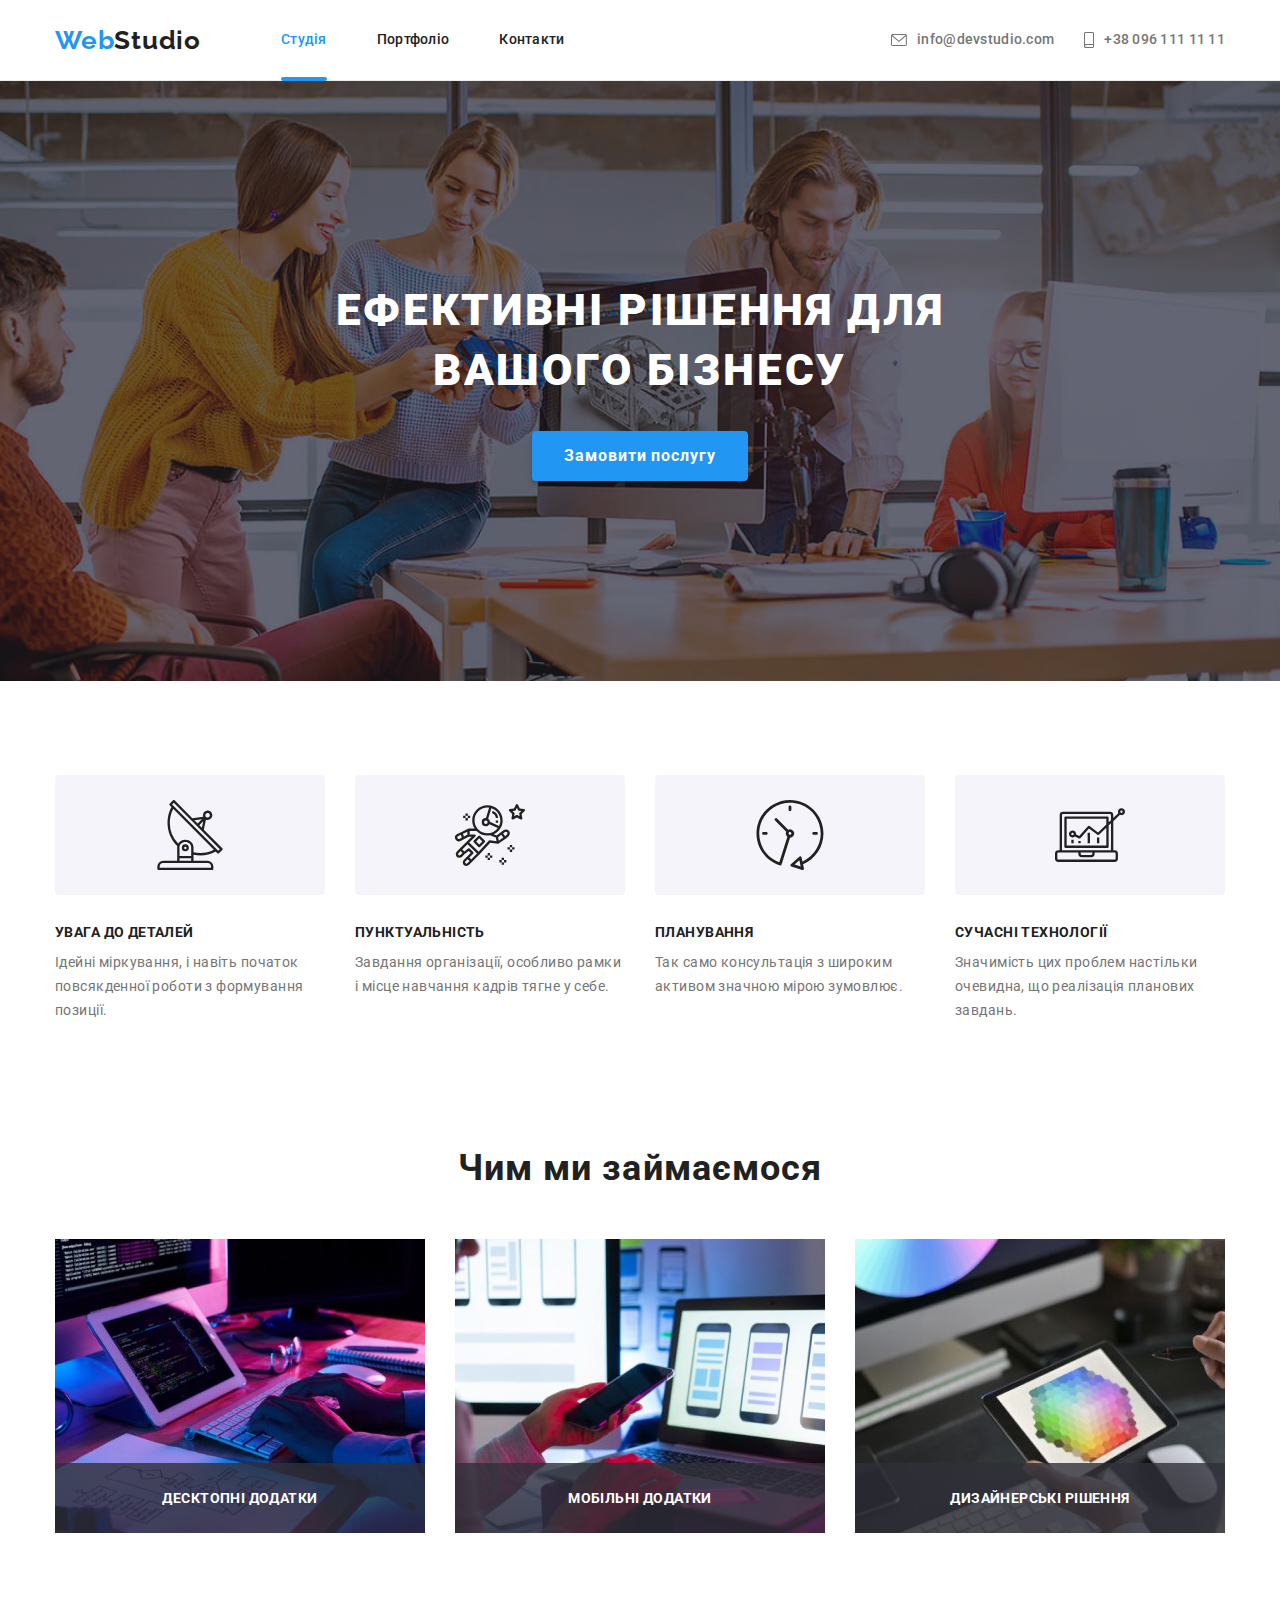
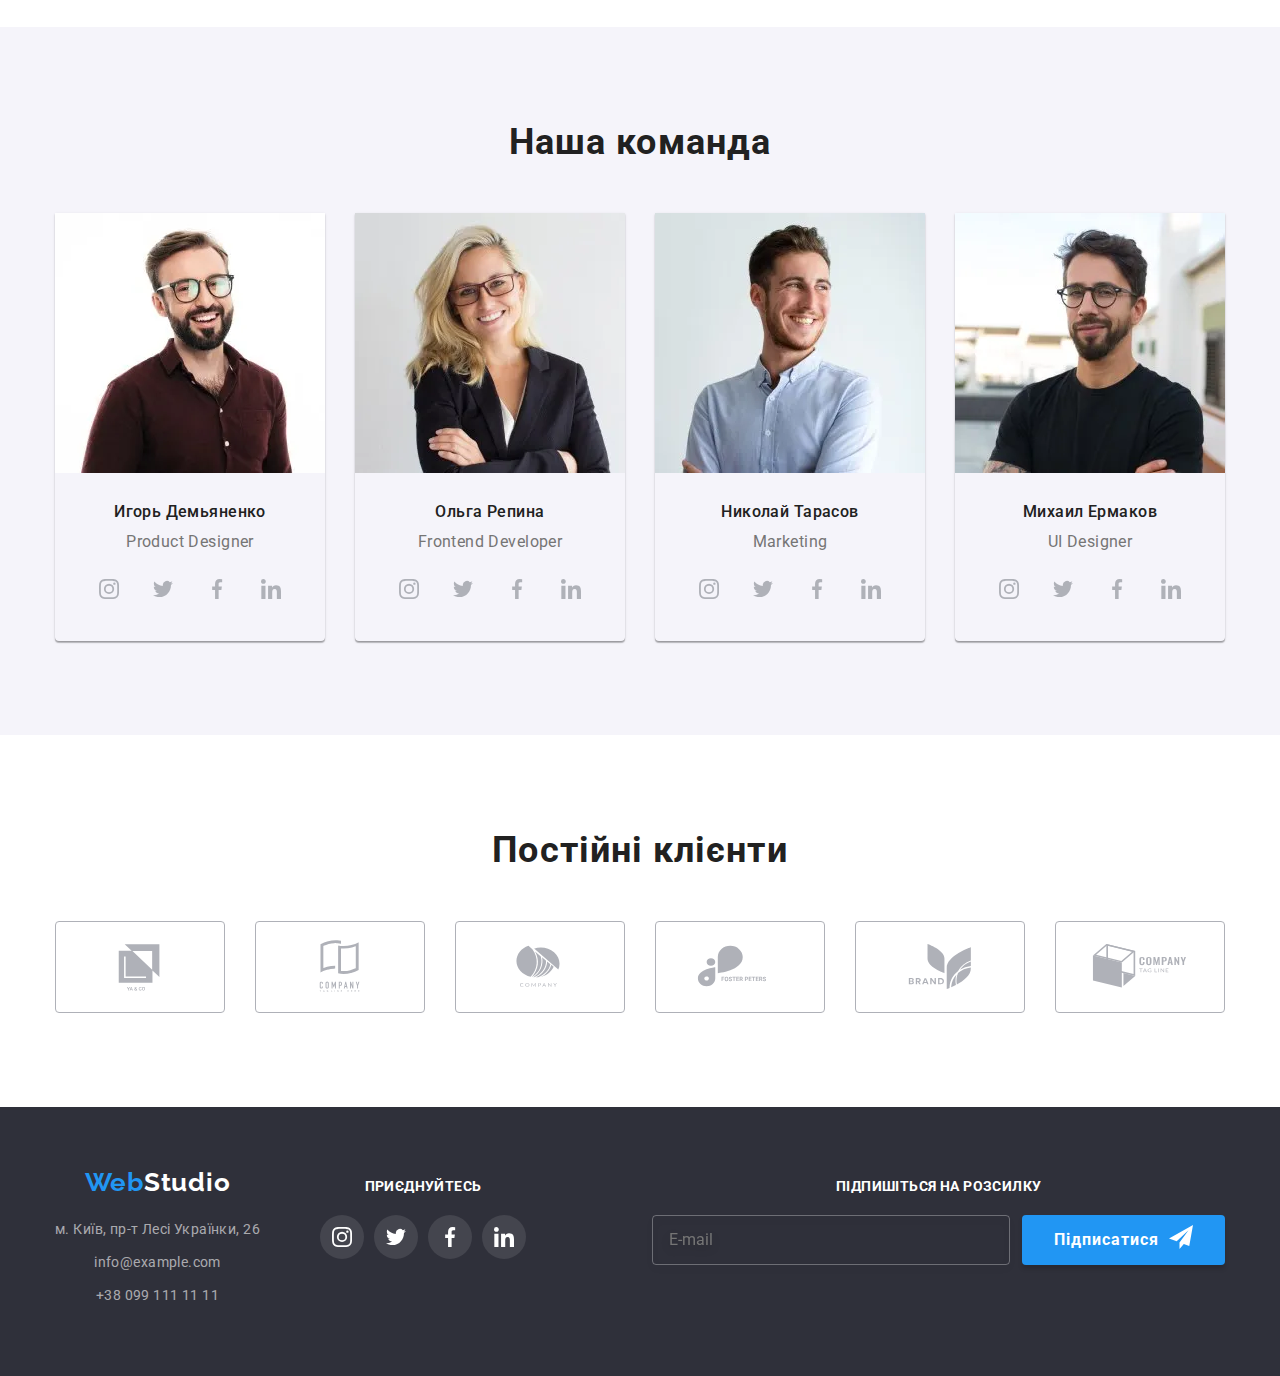
==== commit 08e869a6: "change_finish" ====
--- a/index.html
+++ b/index.html
@@ -79,27 +79,27 @@
               <a
                 class="social__link link"
                 href="#"
-                targer="_blank"
+                target="_blank"
                 rel="noreferrer noopener"
                 aria-label="Посилання на Інстаграм"
-                >Instagram</a
-              >
+                >Instagram
+              </a>
             </li>
             <li class="social__item">
               <a
                 class="social__link link"
                 href="#"
-                targer="_blank"
+                target="_blank"
                 rel="noreferrer noopener"
                 aria-label="Посилання на Інстаграм"
-                >Twitter</a
-              >
+                >Twitter
+              </a>
             </li>
             <li class="social__item">
               <a
                 class="social__link link"
                 href="#"
-                targer="_blank"
+                target="_blank"
                 rel="noreferrer noopener"
                 aria-label="Посилання на Інстаграм"
                 >Facebook
@@ -109,11 +109,11 @@
               <a
                 class="social__link link"
                 href="#"
-                targer="_blank"
+                target="_blank"
                 rel="noreferrer noopener"
                 aria-label="Посилання на Інстаграм"
-                >LinkedIn</a
-              >
+                >LinkedIn
+              </a>
             </li>
           </ul>
         </div>
@@ -188,7 +188,12 @@
           <ul class="card-set list">
             <li class="card-set__item site-work__item">
               <img
-                src="./images/ourbuisness/aboutus1.jpg"
+                srcset="
+                  ./images/ourbuisness/img-1-370.jpg 370w,
+                  ./images/ourbuisness/img-1-740.jpg 740w
+                "
+                sizes="(min-width: 1200px) 370px, 100vw"
+                src="./images/ourbuisness/img-1-370.jpg"
                 alt="Пишем качественный код"
                 width="370"
               />
@@ -196,14 +201,28 @@
             </li>
             <li class="card-set__item site-work__item">
               <img
-                src="./images/ourbuisness/aboutus3.jpg"
+                srcset="
+                  ./images/ourbuisness/img-2-370.jpg 370w,
+                  ./images/ourbuisness/img-2-740.jpg 740w
+                "
+                sizes="(min-width: 1200px) 370px, 100vw"
+                src="./images/ourbuisness/img-2-370.jpg"
                 alt="Делаем адаптивную верстку"
                 width="370"
               />
               <h3 class="site-work__block">Мобільні додатки</h3>
             </li>
             <li class="card-set__item site-work__item">
-              <img src="./images/ourbuisness/aboutus2.jpg" alt="Нарисуем логотип" width="370" />
+              <img
+                srcset="
+                  ./images/ourbuisness/img-3-370.jpg 370w,
+                  ./images/ourbuisness/img-3-740.jpg 740w
+                "
+                sizes="(min-width: 1200px) 370px, 100vw"
+                src="./images/ourbuisness/img-3-370.jpg"
+                alt="Нарисуем логотип"
+                width="370"
+              />
               <h3 class="site-work__block">Дизайнерські рішення</h3>
             </li>
           </ul>
@@ -744,7 +763,7 @@
         </div>
       </section>
     </main>
-    <!-- <footer class="footer">
+    <footer class="footer">
       <div class="container footer_card-set">
         <div class="footer__card-item">
           <a class="logo footer__logo" href="#">Web<span class="logo--white">Studio</span></a>
@@ -837,7 +856,7 @@
           </form>
         </div>
       </div>
-    </footer> -->
+    </footer>
 
     <!-- Modal window -->
     <div class="backdrop is-hidden" data-modal>
@@ -895,7 +914,7 @@
           <label class="custom-checkbox">
             <input class="custom-checkbox_input" type="checkbox" name="license" value="license" />
             <span class="custom-checkbox__icon"></span>
-            <span
+            <span class="custom-checkbox__text"
               >Погоджуюся з розсилкою та приймаю
               <a class="custom-checkbox__link" target="_blank" href="#">Умови договору</a></span
             >
--- a/css/main.min.css
+++ b/css/main.min.css
@@ -1 +1 @@
-:root{--set-margin: 30px;--set-margin-ico: 10px;--set-item: 4}.site-about__subtitle,.footer__subtitle{font-size:14px;font-weight:700;line-height:1.14;text-transform:uppercase;letter-spacing:.03em}.visually-hidden{position:absolute;width:1px;height:1px;margin:-1px;border:0;padding:0;white-space:nowrap;-webkit-clip-path:inset(100%);clip-path:inset(100%);clip:rect(0 0 0 0);overflow:hidden}html{-webkit-box-sizing:border-box;box-sizing:border-box}body{color:#757575;font-family:"Roboto",sans-serif;letter-spacing:.03em;font-size:14px;line-height:1.71}.no-scroll{overflow:hidden}h1,h2,h3,h4,h5,h6,p,ul{margin:0px;padding:0px}img{display:block;max-width:100%;height:auto;-o-object-fit:cover;object-fit:cover;-o-object-position:center;object-position:center}.list{list-style-type:none}.link{text-decoration:none;color:currentColor}.container{padding-left:15px;padding-right:15px;margin-left:auto;margin-right:auto}@media screen and (min-width: 480px){.container{width:450px}}@media screen and (min-width: 768px){.container{width:738px}}@media screen and (min-width: 1200px){.container{width:1200px}}.section{padding:60px 0px}@media screen and (min-width: 1200px){.section{padding:94px 0px}}.section__title{margin-top:0px;margin-bottom:30px;font-weight:700;font-size:28px;line-height:1.17;color:#212121;text-align:center;letter-spacing:.03em}@media screen and (min-width: 1200px){.section__title{margin-bottom:50px;font-size:36px}}.card-set{display:-webkit-box;display:-ms-flexbox;display:flex;-ms-flex-wrap:wrap;flex-wrap:wrap;margin-left:calc(-1*var(--set-margin));margin-top:calc(-1*var(--set-margin))}.card-set__item{margin-left:var(--set-margin);margin-top:var(--set-margin)}.header{position:relative;font-weight:500;line-height:1.14;letter-spacing:.02em;border-bottom:solid 1px #ececec}.footer{padding:60px 0px;background-color:#2f303a}.footer_card-set{display:-webkit-box;display:-ms-flexbox;display:flex;gap:70px;-webkit-box-align:baseline;-ms-flex-align:baseline;align-items:baseline}.footer__card-item:last-child{margin-left:auto}.footer__logo{margin-bottom:20px;display:block}.footer__subtitle{margin-bottom:20px;color:#fff}.hero{max-width:1600px;padding-top:118px;padding-bottom:118px;margin-left:auto;margin-right:auto;background-color:#2f303a;background-image:-webkit-gradient(linear, left top, right top, from(rgba(47, 48, 58, 0.4)), to(rgba(47, 48, 58, 0.4))),url(../images/hero/img@1x_sm.png);background-image:linear-gradient(to right, rgba(47, 48, 58, 0.4), rgba(47, 48, 58, 0.4)),url(../images/hero/img@1x_sm.png);background-position:center;background-size:cover;background-repeat:no-repeat}@media(min-device-pixel-ratio: 2),(-webkit-min-device-pixel-ratio: 2),(min-resolution: 192dpi),(min-resolution: 2dppx){.hero{background-image:-webkit-gradient(linear, left top, right top, from(rgba(47, 48, 58, 0.4)), to(rgba(47, 48, 58, 0.4))),url(../images/hero/img@2x_sm.png);background-image:linear-gradient(to right, rgba(47, 48, 58, 0.4), rgba(47, 48, 58, 0.4)),url(../images/hero/img@2x_sm.png)}}@media screen and (min-width: 768px){.hero{background-image:-webkit-gradient(linear, left top, right top, from(rgba(47, 48, 58, 0.4)), to(rgba(47, 48, 58, 0.4))),url(../images/hero/img@1x_md.png);background-image:linear-gradient(to right, rgba(47, 48, 58, 0.4), rgba(47, 48, 58, 0.4)),url(../images/hero/img@1x_md.png)}}@media screen and (min-width: 768px)and (min-device-pixel-ratio: 2),screen and (min-width: 768px)and (-webkit-min-device-pixel-ratio: 2),screen and (min-width: 768px)and (min-resolution: 192dpi),screen and (min-width: 768px)and (min-resolution: 2dppx){.hero{background-image:-webkit-gradient(linear, left top, right top, from(rgba(47, 48, 58, 0.4)), to(rgba(47, 48, 58, 0.4))),url(../images/hero/img@2x_md.png);background-image:linear-gradient(to right, rgba(47, 48, 58, 0.4), rgba(47, 48, 58, 0.4)),url(../images/hero/img@2x_md.png)}}@media screen and (min-width: 1200px){.hero{padding-top:200px;padding-bottom:200px;background-image:-webkit-gradient(linear, left top, right top, from(rgba(47, 48, 58, 0.4)), to(rgba(47, 48, 58, 0.4))),url(../images/hero/img@1x_lg.png);background-image:linear-gradient(to right, rgba(47, 48, 58, 0.4), rgba(47, 48, 58, 0.4)),url(../images/hero/img@1x_lg.png)}}@media screen and (min-width: 1200px)and (min-device-pixel-ratio: 2),screen and (min-width: 1200px)and (-webkit-min-device-pixel-ratio: 2),screen and (min-width: 1200px)and (min-resolution: 192dpi),screen and (min-width: 1200px)and (min-resolution: 2dppx){.hero{background-image:-webkit-gradient(linear, left top, right top, from(rgba(47, 48, 58, 0.4)), to(rgba(47, 48, 58, 0.4))),url(../images/hero/img@2x_lg.png);background-image:linear-gradient(to right, rgba(47, 48, 58, 0.4), rgba(47, 48, 58, 0.4)),url(../images/hero/img@2x_lg.png)}}.hero__title{margin:0 auto;margin-bottom:30px;max-width:370px;text-align:center;font-size:26px;line-height:1.62;font-weight:900;color:#fff;letter-spacing:.06em;text-transform:uppercase}@media screen and (min-width: 1200px){.hero__title{max-width:696px;font-size:44px;line-height:1.36}}.hero__btn{margin-left:auto;margin-right:auto}@media screen and (min-width: 1200px){.site-about{padding-bottom:0px}}@media screen and (min-width: 768px){.site-about__list{display:-webkit-box;display:-ms-flexbox;display:flex;-ms-flex-wrap:wrap;flex-wrap:wrap;margin-left:calc(-1*var(--set-margin));margin-top:calc(-1*var(--set-margin))}}.site-about__item:not(:last-child){margin-bottom:30px}@media screen and (min-width: 768px){.site-about__item{margin-bottom:0px;margin-left:var(--set-margin);margin-top:var(--set-margin);-ms-flex-preferred-size:calc(50% - var(--set-margin));flex-basis:calc(50% - var(--set-margin))}}@media screen and (min-width: 1200px){.site-about__item{margin-left:var(--set-margin);margin-top:var(--set-margin);-ms-flex-preferred-size:calc(25% - var(--set-margin));flex-basis:calc(25% - var(--set-margin))}}.site-about__svg{display:-webkit-box;display:-ms-flexbox;display:flex;-webkit-box-pack:center;-ms-flex-pack:center;justify-content:center;-webkit-box-align:center;-ms-flex-align:center;align-items:center;width:100%;padding-top:25px;padding-bottom:25px;margin-bottom:30px;border-radius:4px;background-color:#f5f4fa}.site-about__subtitle{text-align:center;margin-bottom:10px;color:#212121}@media screen and (min-width: 768px){.site-about__subtitle{text-align:left}}.site-work{display:none}@media screen and (min-width: 1200px){.site-work{display:block}}.site-work__item{position:relative;-ms-flex-preferred-size:calc(33.3333333333% - var(--set-margin));flex-basis:calc(33.3333333333% - var(--set-margin))}.site-work__block{position:absolute;bottom:0;left:0px;width:100%;padding-top:27px;padding-bottom:27px;background-color:rgba(47,48,58,.8);line-height:1.1428571429;text-align:center;text-transform:uppercase;color:#fff;font-size:14px}.site-command{background-color:#f5f4fa;text-align:center}@media screen and (min-width: 768px){.site-command__list{display:-webkit-box;display:-ms-flexbox;display:flex;-ms-flex-wrap:wrap;flex-wrap:wrap;margin-left:calc(-1*var(--set-margin));margin-top:calc(-1*var(--set-margin))}}.site-command__item{-webkit-box-shadow:0px 1px 3px rgba(0,0,0,.12),0px 1px 1px rgba(0,0,0,.14),0px 2px 1px rgba(0,0,0,.2);box-shadow:0px 1px 3px rgba(0,0,0,.12),0px 1px 1px rgba(0,0,0,.14),0px 2px 1px rgba(0,0,0,.2);border-radius:0px 0px 4px 4px;background-color:var(--color-white)}@media screen and (max-width: 767px){.site-command__item:not(:last-child){margin-bottom:30px}}@media screen and (min-width: 768px){.site-command__item{margin-left:var(--set-margin);margin-top:var(--set-margin);-ms-flex-preferred-size:calc(50% - var(--set-margin));flex-basis:calc(50% - var(--set-margin))}}@media screen and (min-width: 1200px){.site-command__item{margin-left:var(--set-margin);margin-top:var(--set-margin);-ms-flex-preferred-size:calc(25% - var(--set-margin));flex-basis:calc(25% - var(--set-margin))}}.site-command__body{padding:30px}.site-command__name{color:#212121;font-weight:500;line-height:1.18;font-size:16px;margin-bottom:10px}.site-command__text{font-size:16px;line-height:1.19;margin-bottom:16px}.site-clients__list{display:-webkit-box;display:-ms-flexbox;display:flex;-ms-flex-wrap:wrap;flex-wrap:wrap;margin-left:calc(-1*var(--set-margin));margin-top:calc(-1*var(--set-margin))}.site-clients__item{margin-left:var(--set-margin);margin-top:var(--set-margin);-ms-flex-preferred-size:calc(50% - var(--set-margin));flex-basis:calc(50% - var(--set-margin))}@media screen and (min-width: 768px){.site-clients__item{margin-left:var(--set-margin);margin-top:var(--set-margin);-ms-flex-preferred-size:calc(33.3333333333% - var(--set-margin));flex-basis:calc(33.3333333333% - var(--set-margin))}}@media screen and (min-width: 1200px){.site-clients__item{margin-left:var(--set-margin);margin-top:var(--set-margin);-ms-flex-preferred-size:calc(16.6666666667% - var(--set-margin));flex-basis:calc(16.6666666667% - var(--set-margin))}}.site-clients__link{display:-webkit-box;display:-ms-flexbox;display:flex;height:92px;-webkit-box-align:center;-ms-flex-align:center;align-items:center;fill:#afb1b8;border:1px solid;border-color:#afb1b8;border-radius:4px;-webkit-transition-property:fill,border-color;transition-property:fill,border-color;-webkit-transition-duration:250ms;transition-duration:250ms;-webkit-transition-timing-function:cubic-bezier(0.4, 0, 0.2, 1);transition-timing-function:cubic-bezier(0.4, 0, 0.2, 1)}.site-clients__link:hover,.site-clients__link:focus{fill:#2196f3;border-color:#2196f3}.site-clients__svg{display:block;margin:0 auto}@media screen and (min-width: 768px){.porfolio-work__list{display:-webkit-box;display:-ms-flexbox;display:flex;-ms-flex-wrap:wrap;flex-wrap:wrap;margin-left:calc(-1*var(--set-margin));margin-top:calc(-1*var(--set-margin))}}.porfolio-work__item:not(:last-child){margin-bottom:30px}@media screen and (min-width: 768px){.porfolio-work__item{margin-bottom:0px;margin-left:var(--set-margin);margin-top:var(--set-margin);-ms-flex-preferred-size:calc(50% - var(--set-margin));flex-basis:calc(50% - var(--set-margin))}}@media screen and (min-width: 1200px){.porfolio-work__item{margin-left:var(--set-margin);margin-top:var(--set-margin);-ms-flex-preferred-size:calc(33.3333333333% - var(--set-margin));flex-basis:calc(33.3333333333% - var(--set-margin))}}.porfolio-work__link{display:block;-webkit-transition-property:-webkit-box-shadow;transition-property:-webkit-box-shadow;transition-property:box-shadow;transition-property:box-shadow, -webkit-box-shadow;-webkit-transition-duration:250ms;transition-duration:250ms;-webkit-transition-timing-function:cubic-bezier(0.4, 0, 0.2, 1);transition-timing-function:cubic-bezier(0.4, 0, 0.2, 1)}.porfolio-work__link:hover,.porfolio-work__link:focus{-webkit-box-shadow:0px 1px 1px rgba(0,0,0,.12),0px 4px 4px rgba(0,0,0,.06),1px 4px 6px rgba(0,0,0,.16);box-shadow:0px 1px 1px rgba(0,0,0,.12),0px 4px 4px rgba(0,0,0,.06),1px 4px 6px rgba(0,0,0,.16)}.porfolio-work__thumb{position:relative;overflow:hidden}.porfolio-work__overlay{position:absolute;width:100%;height:100%;bottom:0;left:0;padding-left:24px;padding-right:24px;padding-top:5px;padding-bottom:5px;display:-webkit-box;display:-ms-flexbox;display:flex;-webkit-box-pack:center;-ms-flex-pack:center;justify-content:center;-webkit-box-align:center;-ms-flex-align:center;align-items:center;line-height:1.5555555556;color:#fff;font-size:18px;background:rgba(33,150,243,.9);-webkit-transform:translateY(100%);transform:translateY(100%);-webkit-transition:-webkit-transform 250ms cubic-bezier(0.4, 0, 0.2, 1);transition:-webkit-transform 250ms cubic-bezier(0.4, 0, 0.2, 1);transition:transform 250ms cubic-bezier(0.4, 0, 0.2, 1);transition:transform 250ms cubic-bezier(0.4, 0, 0.2, 1), -webkit-transform 250ms cubic-bezier(0.4, 0, 0.2, 1)}.porfolio-work__link:hover .porfolio-work__overlay,.porfolio-work__link:focus .porfolio-work__overlay{-webkit-transform:translateY(0%);transform:translateY(0%)}.porfolio-work__block{padding:20px 24px;border-left:solid 1px #eee;border-right:solid 1px #eee;border-bottom:solid 1px #eee}.porfolio-work__title{margin-bottom:4px;color:#212121;font-weight:700;font-size:18px;line-height:2;letter-spacing:.06em}.porfolio-work__text{font-size:16px;line-height:1.88}.logo{color:#2196f3;text-decoration:none;font-family:"Raleway",sans-serif;font-weight:700;font-size:26px;line-height:1.19;letter-spacing:.03em}.logo--black{color:#212121}.logo--white{color:#fff}.main-nav{display:-webkit-box;display:-ms-flexbox;display:flex;-webkit-box-align:center;-ms-flex-align:center;align-items:center}@media screen and (min-width: 768px){.main-nav{gap:80px}}.main-nav__list{display:-webkit-box;display:-ms-flexbox;display:flex;margin-left:93px}.main-nav__list:last-child{margin-left:auto}.main-nav__item+.main-nav__item{margin-left:50px}.main-nav__item{position:relative}.main-nav__link{display:-webkit-inline-box;display:-ms-inline-flexbox;display:inline-flex;-webkit-box-align:center;-ms-flex-align:center;align-items:center;color:#212121;padding-top:32px;padding-bottom:32px;-webkit-transition-property:color;transition-property:color;-webkit-transition-duration:250ms;transition-duration:250ms;-webkit-transition-timing-function:cubic-bezier(0.4, 0, 0.2, 1);transition-timing-function:cubic-bezier(0.4, 0, 0.2, 1)}.main-nav__link--active{color:#2196f3}.main-nav__link--active::after{content:"";position:absolute;bottom:-1px;left:0px;display:block;width:100%;height:4px;border-radius:2px;background-color:#2196f3}.main-nav__link:hover,.main-nav__link:focus{color:#2196f3}.main-nav__link--cgrey{color:#757575}.main-nav__svg{margin-right:10px;fill:currentColor}.btn{display:-webkit-box;display:-ms-flexbox;display:flex;-webkit-box-pack:center;-ms-flex-pack:center;justify-content:center;-ms-flex-line-pack:center;align-content:center;min-width:200px;padding:10px 32px;font-weight:700;font-size:16px;line-height:1.88;font-family:inherit;cursor:pointer;letter-spacing:.06em;border:none;border-radius:4px;background-color:#2196f3;color:#fff;-webkit-box-shadow:0px 4px 4px rgba(0,0,0,.15);box-shadow:0px 4px 4px rgba(0,0,0,.15);-webkit-transition:background-color 250ms cubic-bezier(0.4, 0, 0.2, 1);transition:background-color 250ms cubic-bezier(0.4, 0, 0.2, 1)}.btn:hover,.btn:focus{background-color:#188ce8}.btn__icon{margin-right:10px}.contact{font-style:inherit}.contact__item{margin-bottom:9px}.contact__link{color:rgba(255,255,255,.6);font-style:normal;-webkit-transition-property:color;transition-property:color;-webkit-transition-duration:250ms;transition-duration:250ms;-webkit-transition-timing-function:cubic-bezier(0.4, 0, 0.2, 1);transition-timing-function:cubic-bezier(0.4, 0, 0.2, 1)}.contact__link:hover,.contact__link:focus{color:#fff}.form-mailing{display:-webkit-box;display:-ms-flexbox;display:flex;gap:12px;-webkit-box-align:start;-ms-flex-align:start;align-items:flex-start;-webkit-box-pack:justify;-ms-flex-pack:justify;justify-content:space-between}.form-mailing__input{width:358px;height:50px;padding:15px 16px;background-color:inherit;border:1px solid rgba(255,255,255,.3);-webkit-filter:drop-shadow(0px 4px 4px rgba(0, 0, 0, 0.15));filter:drop-shadow(0px 4px 4px rgba(0, 0, 0, 0.15));border-radius:4px;font-size:16px;line-height:1.25;font-weight:400;color:rgba(255,255,255,.6)}.backdrop{position:fixed;top:0px;left:0px;width:100%;height:100%;background:rgba(0,0,0,.2);opacity:1;-webkit-transition:opacity 250ms cubic-bezier(0.4, 0, 0.2, 1),visibility 250ms cubic-bezier(0.4, 0, 0.2, 1);transition:opacity 250ms cubic-bezier(0.4, 0, 0.2, 1),visibility 250ms cubic-bezier(0.4, 0, 0.2, 1)}.backdrop.is-hidden{opacity:0;visibility:hidden;pointer-events:none}.backdrop.is-hidden .modal{-webkit-transform:translate(-50%, -50%) scale(0.9);transform:translate(-50%, -50%) scale(0.9)}.modal{position:absolute;top:50%;left:50%;width:528px;height:581px;background-color:#fff;-webkit-box-shadow:0px 1px 3px rgba(0,0,0,.12),0px 1px 1px rgba(0,0,0,.14),0px 2px 1px rgba(0,0,0,.2);box-shadow:0px 1px 3px rgba(0,0,0,.12),0px 1px 1px rgba(0,0,0,.14),0px 2px 1px rgba(0,0,0,.2);border-radius:4px;padding:40px;-webkit-transform:translate(-50%, -50%) scale(1);transform:translate(-50%, -50%) scale(1);-webkit-transition:-webkit-transform 250ms cubic-bezier(0.4, 0, 0.2, 1);transition:-webkit-transform 250ms cubic-bezier(0.4, 0, 0.2, 1);transition:transform 250ms cubic-bezier(0.4, 0, 0.2, 1);transition:transform 250ms cubic-bezier(0.4, 0, 0.2, 1), -webkit-transform 250ms cubic-bezier(0.4, 0, 0.2, 1)}.btn-close{position:absolute;right:8px;top:8px;display:-webkit-box;display:-ms-flexbox;display:flex;-webkit-box-pack:center;-ms-flex-pack:center;justify-content:center;-webkit-box-align:center;-ms-flex-align:center;align-items:center;width:30px;height:30px;padding:0px;border:1px solid rgba(0,0,0,.1);border-radius:50%;background-color:rgba(0,0,0,0);cursor:pointer;fill:#000;-webkit-transition:fill 250ms cubic-bezier(0.4, 0, 0.2, 1);transition:fill 250ms cubic-bezier(0.4, 0, 0.2, 1)}.btn-close:hover,.btn-close:focus{fill:#2196f3}.form-feedback__title{display:block;margin-bottom:12px;line-height:1.15;font-size:20px;text-align:center;color:#212121}.form-feedback__field{margin-bottom:10px}.form-feedback__field--mb20{margin-bottom:20px}.form-feedback__label{display:block;margin-bottom:4px;font-size:12px;line-height:1.1666666667;letter-spacing:.01em}.form-feedback__block{position:relative}.form-feedback__input{display:block;width:100%;height:40px;padding:12px;padding-left:42px;border:1px solid;border-color:rgba(33,33,33,.2);border-radius:4px;cursor:pointer;-webkit-transition:border-color 250ms cubic-bezier(0.4, 0, 0.2, 1);transition:border-color 250ms cubic-bezier(0.4, 0, 0.2, 1)}.form-feedback__input:hover,.form-feedback__input:focus{outline:none;border-color:#2196f3}.form-feedback__icon{position:absolute;display:-webkit-box;display:-ms-flexbox;display:flex;-webkit-box-pack:center;-ms-flex-pack:center;justify-content:center;-webkit-box-align:center;-ms-flex-align:center;align-items:center;top:50%;left:12px;-webkit-transform:translateY(-50%);transform:translateY(-50%);fill:var(--color-black);-webkit-transition:fill 250ms var(--timing-function);transition:fill 250ms var(--timing-function)}.form-feedback__icon:hover{fill:#2196f3;cursor:pointer}.form-feedback__input:focus+.form-feedback__icon,.form-feedback__input:hover+.form-feedback__icon{fill:#2196f3}.form-feedback__textarea{display:block;width:100%;height:120px;padding:12px 16px;resize:none;border:solid 1px;border-color:rgba(33,33,33,.2);border-radius:4px;-webkit-transition:border-color 250ms cubic-bezier(0.4, 0, 0.2, 1);transition:border-color 250ms cubic-bezier(0.4, 0, 0.2, 1);cursor:pointer}.form-feedback__textarea::-webkit-input-placeholder{font-size:12px;line-height:1.1666666667;letter-spacing:.01em;color:rgba(117,117,117,.5)}.form-feedback__textarea::-moz-placeholder{font-size:12px;line-height:1.1666666667;letter-spacing:.01em;color:rgba(117,117,117,.5)}.form-feedback__textarea:-ms-input-placeholder{font-size:12px;line-height:1.1666666667;letter-spacing:.01em;color:rgba(117,117,117,.5)}.form-feedback__textarea::-ms-input-placeholder{font-size:12px;line-height:1.1666666667;letter-spacing:.01em;color:rgba(117,117,117,.5)}.form-feedback__textarea::placeholder{font-size:12px;line-height:1.1666666667;letter-spacing:.01em;color:rgba(117,117,117,.5)}.form-feedback__textarea:focus,.form-feedback__textarea:hover{outline:none;border-color:#2196f3}.form-feedback__btn{margin:0 auto}.custom-checkbox{display:-webkit-box;display:-ms-flexbox;display:flex;-webkit-box-align:center;-ms-flex-align:center;align-items:center;gap:9px;-webkit-box-pack:center;-ms-flex-pack:center;justify-content:center;margin-bottom:30px;cursor:pointer}.custom-checkbox:hover>.custom-checkbox__icon{border:solid 2px #2196f3}.custom-checkbox_input{-webkit-appearance:none;-moz-appearance:none;appearance:none;position:absolute}.custom-checkbox__icon{display:inline-block;width:16px;height:15px;background:#fff;border-radius:4px;border:solid 2px #212121;-webkit-transition:border 250ms cubic-bezier(0.4, 0, 0.2, 1),background 250ms cubic-bezier(0.4, 0, 0.2, 1);transition:border 250ms cubic-bezier(0.4, 0, 0.2, 1),background 250ms cubic-bezier(0.4, 0, 0.2, 1)}.custom-checkbox_input:checked+.custom-checkbox__icon{background-image:url(../images/modal/icon-check.svg);background-color:#2196f3;background-size:contain;background-origin:border-box;border:2px solid #2196f3}.custom-checkbox_input:focus+.custom-checkbox__icon{border:solid 2px #2196f3}.custom-checkbox__link{color:#2196f3}.filter{margin-bottom:43px;display:-webkit-box;display:-ms-flexbox;display:flex;gap:8px}@media screen and (max-width: 767px){.filter{-ms-flex-wrap:wrap;flex-wrap:wrap;-webkit-box-pack:start;-ms-flex-pack:start;justify-content:start}}@media screen and (min-width: 768px){.filter{-webkit-box-pack:center;-ms-flex-pack:center;justify-content:center}}.filter__item{margin-bottom:7px}.filter__button{padding:6px 22px;border:none;border-radius:4px;font-weight:500;font-size:16px;line-height:1.63;text-align:center;font-family:inherit;cursor:pointer;-webkit-transition-property:color,background-color,-webkit-box-shadow;transition-property:color,background-color,-webkit-box-shadow;transition-property:color,background-color,box-shadow;transition-property:color,background-color,box-shadow,-webkit-box-shadow;-webkit-transition-duration:250ms;transition-duration:250ms;-webkit-transition-timing-function:cubic-bezier(0.4, 0, 0.2, 1);transition-timing-function:cubic-bezier(0.4, 0, 0.2, 1)}.filter__button:hover,.filter__button:focus,.filter__button--active{background-color:#2196f3;color:#fff;-webkit-box-shadow:0px 3px 1px rgba(0,0,0,.1),0px 1px 2px rgba(0,0,0,.08),0px 2px 2px rgba(0,0,0,.12);box-shadow:0px 3px 1px rgba(0,0,0,.1),0px 1px 2px rgba(0,0,0,.08),0px 2px 2px rgba(0,0,0,.12)}.card-set-ico{display:-webkit-box;display:-ms-flexbox;display:flex;gap:10px;-ms-flex-pack:distribute;justify-content:space-around}.card-set-ico__item{width:44px;height:44px;display:-webkit-box;display:-ms-flexbox;display:flex;border-radius:50%;-webkit-box-align:center;-ms-flex-align:center;align-items:center;-webkit-box-pack:center;-ms-flex-pack:center;justify-content:center;fill:#afb1b8;-webkit-transition-property:background-color,fill;transition-property:background-color,fill;-webkit-transition-duration:250ms;transition-duration:250ms;-webkit-transition-timing-function:cubic-bezier(0.4, 0, 0.2, 1);transition-timing-function:cubic-bezier(0.4, 0, 0.2, 1)}.card-set-ico__item:hover,.card-set-ico__item:focus{background-color:#2196f3;fill:#fff}.card-set-ico__item--footer{background-color:rgba(255,255,255,.1);-webkit-transition-property:background-color;transition-property:background-color;-webkit-transition-duration:250ms;transition-duration:250ms;-webkit-transition-timing-function:cubic-bezier(0.4, 0, 0.2, 1);transition-timing-function:cubic-bezier(0.4, 0, 0.2, 1);fill:#fff}.menu-button{display:-webkit-inline-box;display:-ms-inline-flexbox;display:inline-flex;margin:0;padding:10px 0;margin-left:auto;border:none;background-color:rgba(0,0,0,0);z-index:101;cursor:pointer}@media screen and (min-width: 768px){.menu-button{display:none}}.menu-button__close{display:none}.menu-button.is-open .menu-button__close{display:block}.menu-button__menu{display:block}.menu-button.is-open .menu-button__menu{display:none}.menu-container{background-color:#fff;width:100%}@media screen and (max-width: 767px){.menu-container{display:none;position:fixed;top:0;left:0;width:100%;height:100%;padding:48px 40px;z-index:100}.menu-container.is-open{display:-webkit-box;display:-ms-flexbox;display:flex;-webkit-box-orient:vertical;-webkit-box-direction:normal;-ms-flex-direction:column;flex-direction:column}}@media screen and (min-width: 768px){.menu-container{display:-webkit-box;display:-ms-flexbox;display:flex;-webkit-box-pack:justify;-ms-flex-pack:justify;justify-content:space-between;-webkit-box-align:center;-ms-flex-align:center;align-items:center}}@media screen and (max-width: 767px){.contacts{margin-bottom:64px}}@media screen and (min-width: 768px){.contacts__list{display:-webkit-box;display:-ms-flexbox;display:flex}}@media screen and (min-width: 768px)and (max-width: 1199px){.contacts__list{font-size:12px;-webkit-box-orient:vertical;-webkit-box-direction:normal;-ms-flex-direction:column;flex-direction:column}}@media screen and (max-width: 767px){.contacts__list{display:-webkit-box;display:-ms-flexbox;display:flex;-webkit-box-orient:vertical;-webkit-box-direction:reverse;-ms-flex-direction:column-reverse;flex-direction:column-reverse;gap:32px}}@media screen and (min-width: 768px){.contacts__item{position:relative}}@media screen and (min-width: 1200px){.contacts__item+.contacts__item{margin-left:30px}}@media screen and (min-width: 768px)and (max-width: 1199px){.contacts__item:first-child{margin-bottom:10px}}.contacts__link{display:-webkit-box;display:-ms-flexbox;display:flex;-webkit-box-align:center;-ms-flex-align:center;align-items:center;color:#212121;-webkit-transition-property:color;transition-property:color;-webkit-transition-duration:250ms;transition-duration:250ms;-webkit-transition-timing-function:cubic-bezier(0.4, 0, 0.2, 1);transition-timing-function:cubic-bezier(0.4, 0, 0.2, 1)}.contacts__link:hover,.contacts__link:focus{color:#2196f3}.contacts__link--cgrey{color:#757575}@media screen and (min-width: 1200px){.contacts__link{padding-top:32px;padding-bottom:32px}}@media screen and (max-width: 767px){.contacts__link--mobile{font-size:34px;line-height:1.18;color:#2196f3}.contacts__link--email{font-size:24px;line-height:1.17}}.contacts__svg{display:none}@media screen and (min-width: 768px){.contacts__svg{display:block;margin-right:10px;fill:currentColor}}@media screen and (max-width: 767px){.navigation{margin-bottom:auto}}@media screen and (min-width: 768px){.navigation__list{display:-webkit-box;display:-ms-flexbox;display:flex;margin-left:93px}.navigation__list:last-child{margin-left:auto}}@media screen and (min-width: 768px){.navigation__item+.navigation__item{margin-left:50px}}@media screen and (min-width: 768px){.navigation__item{position:relative}}@media screen and (max-width: 767px){.navigation__item{display:block}.navigation__item:not(:last-child){margin-bottom:20px}}.navigation__link{color:#212121;-webkit-transition-property:color;transition-property:color;-webkit-transition-duration:250ms;transition-duration:250ms;-webkit-transition-timing-function:cubic-bezier(0.4, 0, 0.2, 1);transition-timing-function:cubic-bezier(0.4, 0, 0.2, 1)}.navigation__link--active{color:#2196f3}.navigation__link:hover,.navigation__link:focus{color:#2196f3}@media screen and (min-width: 768px){.navigation__link{display:-webkit-inline-box;display:-ms-inline-flexbox;display:inline-flex;-webkit-box-align:center;-ms-flex-align:center;align-items:center;padding-top:32px;padding-bottom:32px}.navigation__link--active::after{content:"";position:absolute;bottom:-1px;left:0px;display:block;width:100%;height:4px;border-radius:2px;background-color:#2196f3}}@media screen and (max-width: 767px){.navigation__link{font-size:40px;line-height:1.18;letter-spacing:.02em}}.social{display:none}@media screen and (max-width: 767px){.social{display:-webkit-box;display:-ms-flexbox;display:flex;-ms-flex-wrap:wrap;flex-wrap:wrap;gap:10px}}.social__item:not(:last-child){border-right:1px solid rgba(33,33,33,.2);padding-right:10px}.social__link{font-weight:500;font-size:18px;line-height:1.22px;color:#2196f3}/*# sourceMappingURL=main.min.css.map */+:root{--set-margin: 30px;--set-margin-ico: 10px;--set-item: 4}.site-about__subtitle,.footer__subtitle{font-size:14px;font-weight:700;line-height:1.14;text-transform:uppercase;letter-spacing:.03em}.visually-hidden{position:absolute;width:1px;height:1px;margin:-1px;border:0;padding:0;white-space:nowrap;-webkit-clip-path:inset(100%);clip-path:inset(100%);clip:rect(0 0 0 0);overflow:hidden}html{-webkit-box-sizing:border-box;box-sizing:border-box}body{color:#757575;font-family:"Roboto",sans-serif;letter-spacing:.03em;font-size:14px;line-height:1.71}.no-scroll{overflow:hidden}h1,h2,h3,h4,h5,h6,p,ul{margin:0px;padding:0px}img{display:block;max-width:100%;height:auto;-o-object-fit:cover;object-fit:cover;-o-object-position:center;object-position:center}.list{list-style-type:none}.link{text-decoration:none;color:currentColor}.container{padding-left:15px;padding-right:15px;margin-left:auto;margin-right:auto}@media screen and (min-width: 480px){.container{width:450px}}@media screen and (min-width: 768px){.container{width:738px}}@media screen and (min-width: 1200px){.container{width:1200px}}.section{padding:60px 0px}@media screen and (min-width: 1200px){.section{padding:94px 0px}}.section__title{margin-top:0px;margin-bottom:30px;font-weight:700;font-size:28px;line-height:1.17;color:#212121;text-align:center;letter-spacing:.03em}@media screen and (min-width: 1200px){.section__title{margin-bottom:50px;font-size:36px}}.card-set{display:-webkit-box;display:-ms-flexbox;display:flex;-ms-flex-wrap:wrap;flex-wrap:wrap;margin-left:calc(-1*var(--set-margin));margin-top:calc(-1*var(--set-margin))}.card-set__item{margin-left:var(--set-margin);margin-top:var(--set-margin)}.header{position:relative;font-weight:500;line-height:1.14;letter-spacing:.02em;border-bottom:solid 1px #ececec}.footer{padding:60px 0px;background-color:#2f303a}@media screen and (min-width: 1200px){.footer{padding-left:15px;padding-right:15px}}@media screen and (max-width: 1199px){.footer .btn{margin:0 auto}}@media screen and (min-width: 768px){.footer_card-set{display:-webkit-box;display:-ms-flexbox;display:flex;gap:60px;-ms-flex-wrap:wrap;flex-wrap:wrap;-webkit-box-align:baseline;-ms-flex-align:baseline;align-items:baseline;-ms-flex-pack:distribute;justify-content:space-around}}.footer__card-item{text-align:center}@media screen and (max-width: 767px){.footer__card-item{margin-bottom:60px}}.footer__card-item:last-child{margin-bottom:0px}@media screen and (min-width: 1200px){.footer__card-item:last-child{margin-left:auto}}@media screen and (min-width: 768px)and (max-width: 1199px){.footer__card-item:last-child{-webkit-box-flex:1;-ms-flex-positive:1;flex-grow:1}}.footer__logo{margin-bottom:20px;display:block}.footer__subtitle{margin-bottom:20px;color:#fff}.hero{max-width:1600px;padding-top:118px;padding-bottom:118px;margin-left:auto;margin-right:auto;background-color:#2f303a;background-image:-webkit-gradient(linear, left top, right top, from(rgba(47, 48, 58, 0.4)), to(rgba(47, 48, 58, 0.4))),url(../images/hero/img@1x_sm.png);background-image:linear-gradient(to right, rgba(47, 48, 58, 0.4), rgba(47, 48, 58, 0.4)),url(../images/hero/img@1x_sm.png);background-position:center;background-size:cover;background-repeat:no-repeat}@media(min-device-pixel-ratio: 2),(-webkit-min-device-pixel-ratio: 2),(min-resolution: 192dpi),(min-resolution: 2dppx){.hero{background-image:-webkit-gradient(linear, left top, right top, from(rgba(47, 48, 58, 0.4)), to(rgba(47, 48, 58, 0.4))),url(../images/hero/img@2x_sm.png);background-image:linear-gradient(to right, rgba(47, 48, 58, 0.4), rgba(47, 48, 58, 0.4)),url(../images/hero/img@2x_sm.png)}}@media screen and (min-width: 768px){.hero{background-image:-webkit-gradient(linear, left top, right top, from(rgba(47, 48, 58, 0.4)), to(rgba(47, 48, 58, 0.4))),url(../images/hero/img@1x_md.png);background-image:linear-gradient(to right, rgba(47, 48, 58, 0.4), rgba(47, 48, 58, 0.4)),url(../images/hero/img@1x_md.png)}}@media screen and (min-width: 768px)and (min-device-pixel-ratio: 2),screen and (min-width: 768px)and (-webkit-min-device-pixel-ratio: 2),screen and (min-width: 768px)and (min-resolution: 192dpi),screen and (min-width: 768px)and (min-resolution: 2dppx){.hero{background-image:-webkit-gradient(linear, left top, right top, from(rgba(47, 48, 58, 0.4)), to(rgba(47, 48, 58, 0.4))),url(../images/hero/img@2x_md.png);background-image:linear-gradient(to right, rgba(47, 48, 58, 0.4), rgba(47, 48, 58, 0.4)),url(../images/hero/img@2x_md.png)}}@media screen and (min-width: 1200px){.hero{padding-top:200px;padding-bottom:200px;background-image:-webkit-gradient(linear, left top, right top, from(rgba(47, 48, 58, 0.4)), to(rgba(47, 48, 58, 0.4))),url(../images/hero/img@1x_lg.png);background-image:linear-gradient(to right, rgba(47, 48, 58, 0.4), rgba(47, 48, 58, 0.4)),url(../images/hero/img@1x_lg.png)}}@media screen and (min-width: 1200px)and (min-device-pixel-ratio: 2),screen and (min-width: 1200px)and (-webkit-min-device-pixel-ratio: 2),screen and (min-width: 1200px)and (min-resolution: 192dpi),screen and (min-width: 1200px)and (min-resolution: 2dppx){.hero{background-image:-webkit-gradient(linear, left top, right top, from(rgba(47, 48, 58, 0.4)), to(rgba(47, 48, 58, 0.4))),url(../images/hero/img@2x_lg.png);background-image:linear-gradient(to right, rgba(47, 48, 58, 0.4), rgba(47, 48, 58, 0.4)),url(../images/hero/img@2x_lg.png)}}.hero__title{margin:0 auto;margin-bottom:30px;max-width:370px;text-align:center;font-size:26px;line-height:1.62;font-weight:900;color:#fff;letter-spacing:.06em;text-transform:uppercase}@media screen and (min-width: 1200px){.hero__title{max-width:696px;font-size:44px;line-height:1.36}}.hero__btn{margin-left:auto;margin-right:auto}@media screen and (min-width: 1200px){.site-about{padding-bottom:0px}}@media screen and (min-width: 768px){.site-about__list{display:-webkit-box;display:-ms-flexbox;display:flex;-ms-flex-wrap:wrap;flex-wrap:wrap;margin-left:calc(-1*var(--set-margin));margin-top:calc(-1*var(--set-margin))}}.site-about__item:not(:last-child){margin-bottom:30px}@media screen and (min-width: 768px){.site-about__item{margin-bottom:0px;margin-left:var(--set-margin);margin-top:var(--set-margin);-ms-flex-preferred-size:calc(50% - var(--set-margin));flex-basis:calc(50% - var(--set-margin))}}@media screen and (min-width: 1200px){.site-about__item{margin-left:var(--set-margin);margin-top:var(--set-margin);-ms-flex-preferred-size:calc(25% - var(--set-margin));flex-basis:calc(25% - var(--set-margin))}}.site-about__svg{display:-webkit-box;display:-ms-flexbox;display:flex;-webkit-box-pack:center;-ms-flex-pack:center;justify-content:center;-webkit-box-align:center;-ms-flex-align:center;align-items:center;width:100%;padding-top:25px;padding-bottom:25px;margin-bottom:30px;border-radius:4px;background-color:#f5f4fa}.site-about__subtitle{text-align:center;margin-bottom:10px;color:#212121}@media screen and (min-width: 768px){.site-about__subtitle{text-align:left}}.site-work{display:none}@media screen and (min-width: 1200px){.site-work{display:block}}.site-work__item{position:relative;-ms-flex-preferred-size:calc(33.3333333333% - var(--set-margin));flex-basis:calc(33.3333333333% - var(--set-margin))}.site-work__block{position:absolute;bottom:0;left:0px;width:100%;padding-top:27px;padding-bottom:27px;background-color:rgba(47,48,58,.8);line-height:1.1428571429;text-align:center;text-transform:uppercase;color:#fff;font-size:14px}.site-command{background-color:#f5f4fa;text-align:center}@media screen and (min-width: 768px){.site-command__list{display:-webkit-box;display:-ms-flexbox;display:flex;-ms-flex-wrap:wrap;flex-wrap:wrap;margin-left:calc(-1*var(--set-margin));margin-top:calc(-1*var(--set-margin))}}.site-command__item{-webkit-box-shadow:0px 1px 3px rgba(0,0,0,.12),0px 1px 1px rgba(0,0,0,.14),0px 2px 1px rgba(0,0,0,.2);box-shadow:0px 1px 3px rgba(0,0,0,.12),0px 1px 1px rgba(0,0,0,.14),0px 2px 1px rgba(0,0,0,.2);border-radius:0px 0px 4px 4px;background-color:var(--color-white)}@media screen and (max-width: 767px){.site-command__item:not(:last-child){margin-bottom:30px}}@media screen and (min-width: 768px){.site-command__item{margin-left:var(--set-margin);margin-top:var(--set-margin);-ms-flex-preferred-size:calc(50% - var(--set-margin));flex-basis:calc(50% - var(--set-margin))}}@media screen and (min-width: 1200px){.site-command__item{margin-left:var(--set-margin);margin-top:var(--set-margin);-ms-flex-preferred-size:calc(25% - var(--set-margin));flex-basis:calc(25% - var(--set-margin))}}.site-command__body{padding:30px}.site-command__name{color:#212121;font-weight:500;line-height:1.18;font-size:16px;margin-bottom:10px}.site-command__text{font-size:16px;line-height:1.19;margin-bottom:16px}.site-clients__list{display:-webkit-box;display:-ms-flexbox;display:flex;-ms-flex-wrap:wrap;flex-wrap:wrap;margin-left:calc(-1*var(--set-margin));margin-top:calc(-1*var(--set-margin))}.site-clients__item{margin-left:var(--set-margin);margin-top:var(--set-margin);-ms-flex-preferred-size:calc(50% - var(--set-margin));flex-basis:calc(50% - var(--set-margin))}@media screen and (min-width: 768px){.site-clients__item{margin-left:var(--set-margin);margin-top:var(--set-margin);-ms-flex-preferred-size:calc(33.3333333333% - var(--set-margin));flex-basis:calc(33.3333333333% - var(--set-margin))}}@media screen and (min-width: 1200px){.site-clients__item{margin-left:var(--set-margin);margin-top:var(--set-margin);-ms-flex-preferred-size:calc(16.6666666667% - var(--set-margin));flex-basis:calc(16.6666666667% - var(--set-margin))}}.site-clients__link{display:-webkit-box;display:-ms-flexbox;display:flex;height:92px;-webkit-box-align:center;-ms-flex-align:center;align-items:center;fill:#afb1b8;border:1px solid;border-color:#afb1b8;border-radius:4px;-webkit-transition-property:fill,border-color;transition-property:fill,border-color;-webkit-transition-duration:250ms;transition-duration:250ms;-webkit-transition-timing-function:cubic-bezier(0.4, 0, 0.2, 1);transition-timing-function:cubic-bezier(0.4, 0, 0.2, 1)}.site-clients__link:hover,.site-clients__link:focus{fill:#2196f3;border-color:#2196f3}.site-clients__svg{display:block;margin:0 auto}@media screen and (min-width: 768px){.porfolio-work__list{display:-webkit-box;display:-ms-flexbox;display:flex;-ms-flex-wrap:wrap;flex-wrap:wrap;margin-left:calc(-1*var(--set-margin));margin-top:calc(-1*var(--set-margin))}}.porfolio-work__item:not(:last-child){margin-bottom:30px}@media screen and (min-width: 768px){.porfolio-work__item{margin-bottom:0px;margin-left:var(--set-margin);margin-top:var(--set-margin);-ms-flex-preferred-size:calc(50% - var(--set-margin));flex-basis:calc(50% - var(--set-margin))}}@media screen and (min-width: 1200px){.porfolio-work__item{margin-left:var(--set-margin);margin-top:var(--set-margin);-ms-flex-preferred-size:calc(33.3333333333% - var(--set-margin));flex-basis:calc(33.3333333333% - var(--set-margin))}}.porfolio-work__link{display:block;-webkit-transition-property:-webkit-box-shadow;transition-property:-webkit-box-shadow;transition-property:box-shadow;transition-property:box-shadow, -webkit-box-shadow;-webkit-transition-duration:250ms;transition-duration:250ms;-webkit-transition-timing-function:cubic-bezier(0.4, 0, 0.2, 1);transition-timing-function:cubic-bezier(0.4, 0, 0.2, 1)}.porfolio-work__link:hover,.porfolio-work__link:focus{-webkit-box-shadow:0px 1px 1px rgba(0,0,0,.12),0px 4px 4px rgba(0,0,0,.06),1px 4px 6px rgba(0,0,0,.16);box-shadow:0px 1px 1px rgba(0,0,0,.12),0px 4px 4px rgba(0,0,0,.06),1px 4px 6px rgba(0,0,0,.16)}.porfolio-work__thumb{position:relative;overflow:hidden}.porfolio-work__overlay{position:absolute;width:100%;height:100%;bottom:0;left:0;padding-left:24px;padding-right:24px;padding-top:5px;padding-bottom:5px;display:-webkit-box;display:-ms-flexbox;display:flex;-webkit-box-pack:center;-ms-flex-pack:center;justify-content:center;-webkit-box-align:center;-ms-flex-align:center;align-items:center;line-height:1.5555555556;color:#fff;font-size:18px;background:rgba(33,150,243,.9);-webkit-transform:translateY(100%);transform:translateY(100%);-webkit-transition:-webkit-transform 250ms cubic-bezier(0.4, 0, 0.2, 1);transition:-webkit-transform 250ms cubic-bezier(0.4, 0, 0.2, 1);transition:transform 250ms cubic-bezier(0.4, 0, 0.2, 1);transition:transform 250ms cubic-bezier(0.4, 0, 0.2, 1), -webkit-transform 250ms cubic-bezier(0.4, 0, 0.2, 1)}.porfolio-work__link:hover .porfolio-work__overlay,.porfolio-work__link:focus .porfolio-work__overlay{-webkit-transform:translateY(0%);transform:translateY(0%)}.porfolio-work__block{padding:20px 24px;border-left:solid 1px #eee;border-right:solid 1px #eee;border-bottom:solid 1px #eee}.porfolio-work__title{margin-bottom:4px;color:#212121;font-weight:700;font-size:18px;line-height:2;letter-spacing:.06em}.porfolio-work__text{font-size:16px;line-height:1.88}.logo{color:#2196f3;text-decoration:none;font-family:"Raleway",sans-serif;font-weight:700;font-size:26px;line-height:1.19;letter-spacing:.03em}.logo--black{color:#212121}.logo--white{color:#fff}.main-nav{display:-webkit-box;display:-ms-flexbox;display:flex;-webkit-box-align:center;-ms-flex-align:center;align-items:center}@media screen and (min-width: 768px){.main-nav{gap:80px}}.main-nav__list{display:-webkit-box;display:-ms-flexbox;display:flex;margin-left:93px}.main-nav__list:last-child{margin-left:auto}.main-nav__item+.main-nav__item{margin-left:50px}.main-nav__item{position:relative}.main-nav__link{display:-webkit-inline-box;display:-ms-inline-flexbox;display:inline-flex;-webkit-box-align:center;-ms-flex-align:center;align-items:center;color:#212121;padding-top:32px;padding-bottom:32px;-webkit-transition-property:color;transition-property:color;-webkit-transition-duration:250ms;transition-duration:250ms;-webkit-transition-timing-function:cubic-bezier(0.4, 0, 0.2, 1);transition-timing-function:cubic-bezier(0.4, 0, 0.2, 1)}.main-nav__link--active{color:#2196f3}.main-nav__link--active::after{content:"";position:absolute;bottom:-1px;left:0px;display:block;width:100%;height:4px;border-radius:2px;background-color:#2196f3}.main-nav__link:hover,.main-nav__link:focus{color:#2196f3}.main-nav__link--cgrey{color:#757575}.main-nav__svg{margin-right:10px;fill:currentColor}.btn{display:-webkit-box;display:-ms-flexbox;display:flex;-webkit-box-pack:center;-ms-flex-pack:center;justify-content:center;-ms-flex-line-pack:center;align-content:center;min-width:200px;padding:10px 32px;font-weight:700;font-size:16px;line-height:1.88;font-family:inherit;cursor:pointer;letter-spacing:.06em;border:none;border-radius:4px;background-color:#2196f3;color:#fff;-webkit-box-shadow:0px 4px 4px rgba(0,0,0,.15);box-shadow:0px 4px 4px rgba(0,0,0,.15);-webkit-transition:background-color 250ms cubic-bezier(0.4, 0, 0.2, 1);transition:background-color 250ms cubic-bezier(0.4, 0, 0.2, 1)}.btn:hover,.btn:focus{background-color:#188ce8}.btn__icon{margin-right:10px}.contact{font-style:inherit}.contact__item{margin-bottom:9px}.contact__link{color:rgba(255,255,255,.6);font-style:normal;-webkit-transition-property:color;transition-property:color;-webkit-transition-duration:250ms;transition-duration:250ms;-webkit-transition-timing-function:cubic-bezier(0.4, 0, 0.2, 1);transition-timing-function:cubic-bezier(0.4, 0, 0.2, 1)}.contact__link:hover,.contact__link:focus{color:#fff}@media screen and (min-width: 1200px){.form-mailing{display:-webkit-box;display:-ms-flexbox;display:flex;gap:12px;-webkit-box-align:start;-ms-flex-align:start;align-items:flex-start;-webkit-box-pack:justify;-ms-flex-pack:justify;justify-content:space-between}}.form-mailing__input{width:100%;height:50px;padding:15px 16px;background-color:inherit;border:1px solid rgba(255,255,255,.3);-webkit-filter:drop-shadow(0px 4px 4px rgba(0, 0, 0, 0.15));filter:drop-shadow(0px 4px 4px rgba(0, 0, 0, 0.15));border-radius:4px;font-size:16px;line-height:1.25;font-weight:400;color:rgba(255,255,255,.6)}@media screen and (min-width: 1200px){.form-mailing__input{width:358px}}@media screen and (max-width: 1199px){.form-mailing__input{margin-bottom:30px}}@media screen and (min-width: 768px)and (max-width: 1199px){.form-mailing__input{max-width:450px}}.backdrop{position:fixed;top:0px;left:0px;width:100%;height:100%;background:rgba(0,0,0,.2);opacity:1;-webkit-transition:opacity 250ms cubic-bezier(0.4, 0, 0.2, 1),visibility 250ms cubic-bezier(0.4, 0, 0.2, 1);transition:opacity 250ms cubic-bezier(0.4, 0, 0.2, 1),visibility 250ms cubic-bezier(0.4, 0, 0.2, 1)}.backdrop.is-hidden{opacity:0;visibility:hidden;pointer-events:none}.backdrop.is-hidden .modal{-webkit-transform:translate(-50%, -50%) scale(0.9);transform:translate(-50%, -50%) scale(0.9)}.modal{position:absolute;top:50%;left:50%;height:581px;background-color:#fff;-webkit-box-shadow:0px 1px 3px rgba(0,0,0,.12),0px 1px 1px rgba(0,0,0,.14),0px 2px 1px rgba(0,0,0,.2);box-shadow:0px 1px 3px rgba(0,0,0,.12),0px 1px 1px rgba(0,0,0,.14),0px 2px 1px rgba(0,0,0,.2);border-radius:4px;padding:40px;-webkit-transform:translate(-50%, -50%) scale(1);transform:translate(-50%, -50%) scale(1);-webkit-transition:-webkit-transform 250ms cubic-bezier(0.4, 0, 0.2, 1);transition:-webkit-transform 250ms cubic-bezier(0.4, 0, 0.2, 1);transition:transform 250ms cubic-bezier(0.4, 0, 0.2, 1);transition:transform 250ms cubic-bezier(0.4, 0, 0.2, 1), -webkit-transform 250ms cubic-bezier(0.4, 0, 0.2, 1)}@media screen and (max-width: 1199px){.modal{width:450px}}@media screen and (min-width: 1200px){.modal{width:528px}}.btn-close{position:absolute;right:8px;top:8px;display:-webkit-box;display:-ms-flexbox;display:flex;-webkit-box-pack:center;-ms-flex-pack:center;justify-content:center;-webkit-box-align:center;-ms-flex-align:center;align-items:center;width:30px;height:30px;padding:0px;border:1px solid rgba(0,0,0,.1);border-radius:50%;background-color:rgba(0,0,0,0);cursor:pointer;fill:#000;-webkit-transition:fill 250ms cubic-bezier(0.4, 0, 0.2, 1);transition:fill 250ms cubic-bezier(0.4, 0, 0.2, 1)}.btn-close:hover,.btn-close:focus{fill:#2196f3}.form-feedback__title{display:block;margin-bottom:12px;line-height:1.5;font-size:20px;text-align:center;color:#212121}@media screen and (min-width: 1200px){.form-feedback__title{line-height:1.15}}.form-feedback__field{margin-bottom:10px}.form-feedback__field--mb20{margin-bottom:20px}.form-feedback__label{display:block;margin-bottom:4px;font-size:12px;line-height:1.1666666667;letter-spacing:.01em}.form-feedback__block{position:relative}.form-feedback__input{display:block;width:100%;height:40px;padding:12px;padding-left:42px;border:1px solid;border-color:rgba(33,33,33,.2);border-radius:4px;cursor:pointer;-webkit-transition:border-color 250ms cubic-bezier(0.4, 0, 0.2, 1);transition:border-color 250ms cubic-bezier(0.4, 0, 0.2, 1)}.form-feedback__input:hover,.form-feedback__input:focus{outline:none;border-color:#2196f3}.form-feedback__icon{position:absolute;display:-webkit-box;display:-ms-flexbox;display:flex;-webkit-box-pack:center;-ms-flex-pack:center;justify-content:center;-webkit-box-align:center;-ms-flex-align:center;align-items:center;top:50%;left:12px;-webkit-transform:translateY(-50%);transform:translateY(-50%);fill:var(--color-black);-webkit-transition:fill 250ms var(--timing-function);transition:fill 250ms var(--timing-function)}.form-feedback__icon:hover{fill:#2196f3;cursor:pointer}.form-feedback__input:focus+.form-feedback__icon,.form-feedback__input:hover+.form-feedback__icon{fill:#2196f3}.form-feedback__textarea{display:block;width:100%;height:120px;padding:12px 16px;resize:none;border:solid 1px;border-color:rgba(33,33,33,.2);border-radius:4px;-webkit-transition:border-color 250ms cubic-bezier(0.4, 0, 0.2, 1);transition:border-color 250ms cubic-bezier(0.4, 0, 0.2, 1);cursor:pointer}.form-feedback__textarea::-webkit-input-placeholder{font-size:12px;line-height:1.1666666667;letter-spacing:.01em;color:rgba(117,117,117,.5)}.form-feedback__textarea::-moz-placeholder{font-size:12px;line-height:1.1666666667;letter-spacing:.01em;color:rgba(117,117,117,.5)}.form-feedback__textarea:-ms-input-placeholder{font-size:12px;line-height:1.1666666667;letter-spacing:.01em;color:rgba(117,117,117,.5)}.form-feedback__textarea::-ms-input-placeholder{font-size:12px;line-height:1.1666666667;letter-spacing:.01em;color:rgba(117,117,117,.5)}.form-feedback__textarea::placeholder{font-size:12px;line-height:1.1666666667;letter-spacing:.01em;color:rgba(117,117,117,.5)}.form-feedback__textarea:focus,.form-feedback__textarea:hover{outline:none;border-color:#2196f3}.form-feedback__btn{margin:0 auto}.custom-checkbox{display:-webkit-box;display:-ms-flexbox;display:flex;-webkit-box-align:center;-ms-flex-align:center;align-items:center;gap:9px;-webkit-box-pack:center;-ms-flex-pack:center;justify-content:center;margin-bottom:30px;cursor:pointer}.custom-checkbox:hover>.custom-checkbox__icon{border:solid 2px #2196f3}.custom-checkbox_input{-webkit-appearance:none;-moz-appearance:none;appearance:none;position:absolute}.custom-checkbox__icon{display:inline-block;width:16px;height:15px;background:#fff;border-radius:4px;border:solid 2px #212121;-webkit-transition:border 250ms cubic-bezier(0.4, 0, 0.2, 1),background 250ms cubic-bezier(0.4, 0, 0.2, 1);transition:border 250ms cubic-bezier(0.4, 0, 0.2, 1),background 250ms cubic-bezier(0.4, 0, 0.2, 1)}.custom-checkbox_input:checked+.custom-checkbox__icon{background-image:url(../images/modal/icon-check.svg);background-color:#2196f3;background-size:contain;background-origin:border-box;border:2px solid #2196f3}.custom-checkbox_input:focus+.custom-checkbox__icon{border:solid 2px #2196f3}.custom-checkbox__text{font-size:12px;line-height:1.17}.custom-checkbox__link{color:#2196f3}.filter{margin-bottom:43px;display:-webkit-box;display:-ms-flexbox;display:flex;gap:8px}@media screen and (max-width: 767px){.filter{-ms-flex-wrap:wrap;flex-wrap:wrap;-webkit-box-pack:start;-ms-flex-pack:start;justify-content:start}}@media screen and (min-width: 768px){.filter{-webkit-box-pack:center;-ms-flex-pack:center;justify-content:center}}.filter__item{margin-bottom:7px}.filter__button{padding:6px 22px;border:none;border-radius:4px;font-weight:500;font-size:16px;line-height:1.63;text-align:center;font-family:inherit;cursor:pointer;-webkit-transition-property:color,background-color,-webkit-box-shadow;transition-property:color,background-color,-webkit-box-shadow;transition-property:color,background-color,box-shadow;transition-property:color,background-color,box-shadow,-webkit-box-shadow;-webkit-transition-duration:250ms;transition-duration:250ms;-webkit-transition-timing-function:cubic-bezier(0.4, 0, 0.2, 1);transition-timing-function:cubic-bezier(0.4, 0, 0.2, 1)}.filter__button:hover,.filter__button:focus,.filter__button--active{background-color:#2196f3;color:#fff;-webkit-box-shadow:0px 3px 1px rgba(0,0,0,.1),0px 1px 2px rgba(0,0,0,.08),0px 2px 2px rgba(0,0,0,.12);box-shadow:0px 3px 1px rgba(0,0,0,.1),0px 1px 2px rgba(0,0,0,.08),0px 2px 2px rgba(0,0,0,.12)}.card-set-ico{display:-webkit-box;display:-ms-flexbox;display:flex;gap:10px;-webkit-box-pack:center;-ms-flex-pack:center;justify-content:center}.card-set-ico__item{width:44px;height:44px;display:-webkit-box;display:-ms-flexbox;display:flex;border-radius:50%;-webkit-box-align:center;-ms-flex-align:center;align-items:center;-webkit-box-pack:center;-ms-flex-pack:center;justify-content:center;fill:#afb1b8;-webkit-transition-property:background-color,fill;transition-property:background-color,fill;-webkit-transition-duration:250ms;transition-duration:250ms;-webkit-transition-timing-function:cubic-bezier(0.4, 0, 0.2, 1);transition-timing-function:cubic-bezier(0.4, 0, 0.2, 1)}.card-set-ico__item:hover,.card-set-ico__item:focus{background-color:#2196f3;fill:#fff}.card-set-ico__item--footer{background-color:rgba(255,255,255,.1);-webkit-transition-property:background-color;transition-property:background-color;-webkit-transition-duration:250ms;transition-duration:250ms;-webkit-transition-timing-function:cubic-bezier(0.4, 0, 0.2, 1);transition-timing-function:cubic-bezier(0.4, 0, 0.2, 1);fill:#fff}.menu-button{display:-webkit-inline-box;display:-ms-inline-flexbox;display:inline-flex;margin:0;padding:10px 0;margin-left:auto;border:none;background-color:rgba(0,0,0,0);z-index:101;cursor:pointer}@media screen and (min-width: 768px){.menu-button{display:none}}.menu-button__close{display:none}.menu-button.is-open .menu-button__close{display:block}.menu-button__menu{display:block}.menu-button.is-open .menu-button__menu{display:none}.menu-container{background-color:#fff;width:100%}@media screen and (max-width: 767px){.menu-container{display:none;position:fixed;top:0;left:0;width:100%;height:100%;padding:48px 40px;z-index:100}.menu-container.is-open{display:-webkit-box;display:-ms-flexbox;display:flex;-webkit-box-orient:vertical;-webkit-box-direction:normal;-ms-flex-direction:column;flex-direction:column}}@media screen and (min-width: 768px){.menu-container{display:-webkit-box;display:-ms-flexbox;display:flex;-webkit-box-pack:justify;-ms-flex-pack:justify;justify-content:space-between;-webkit-box-align:center;-ms-flex-align:center;align-items:center}}@media screen and (max-width: 767px){.contacts{margin-bottom:64px}}@media screen and (min-width: 768px){.contacts__list{display:-webkit-box;display:-ms-flexbox;display:flex}}@media screen and (min-width: 768px)and (max-width: 1199px){.contacts__list{font-size:12px;-webkit-box-orient:vertical;-webkit-box-direction:normal;-ms-flex-direction:column;flex-direction:column}}@media screen and (max-width: 767px){.contacts__list{display:-webkit-box;display:-ms-flexbox;display:flex;-webkit-box-orient:vertical;-webkit-box-direction:reverse;-ms-flex-direction:column-reverse;flex-direction:column-reverse;gap:32px}}@media screen and (min-width: 768px){.contacts__item{position:relative}}@media screen and (min-width: 1200px){.contacts__item+.contacts__item{margin-left:30px}}@media screen and (min-width: 768px)and (max-width: 1199px){.contacts__item:first-child{margin-bottom:10px}}.contacts__link{display:-webkit-box;display:-ms-flexbox;display:flex;-webkit-box-align:center;-ms-flex-align:center;align-items:center;color:#212121;-webkit-transition-property:color;transition-property:color;-webkit-transition-duration:250ms;transition-duration:250ms;-webkit-transition-timing-function:cubic-bezier(0.4, 0, 0.2, 1);transition-timing-function:cubic-bezier(0.4, 0, 0.2, 1)}.contacts__link:hover,.contacts__link:focus{color:#2196f3}.contacts__link--cgrey{color:#757575}@media screen and (min-width: 1200px){.contacts__link{padding-top:32px;padding-bottom:32px}}@media screen and (max-width: 767px){.contacts__link--mobile{font-size:34px;line-height:1.18;color:#2196f3}.contacts__link--email{font-size:24px;line-height:1.17}}.contacts__svg{display:none}@media screen and (min-width: 768px){.contacts__svg{display:block;margin-right:10px;fill:currentColor}}@media screen and (max-width: 767px){.navigation{margin-bottom:auto}}@media screen and (min-width: 768px){.navigation__list{display:-webkit-box;display:-ms-flexbox;display:flex;margin-left:93px}.navigation__list:last-child{margin-left:auto}}@media screen and (min-width: 768px){.navigation__item+.navigation__item{margin-left:50px}}@media screen and (min-width: 768px){.navigation__item{position:relative}}@media screen and (max-width: 767px){.navigation__item{display:block}.navigation__item:not(:last-child){margin-bottom:20px}}.navigation__link{color:#212121;-webkit-transition-property:color;transition-property:color;-webkit-transition-duration:250ms;transition-duration:250ms;-webkit-transition-timing-function:cubic-bezier(0.4, 0, 0.2, 1);transition-timing-function:cubic-bezier(0.4, 0, 0.2, 1)}.navigation__link--active{color:#2196f3}.navigation__link:hover,.navigation__link:focus{color:#2196f3}@media screen and (min-width: 768px){.navigation__link{display:-webkit-inline-box;display:-ms-inline-flexbox;display:inline-flex;-webkit-box-align:center;-ms-flex-align:center;align-items:center;padding-top:32px;padding-bottom:32px}.navigation__link--active::after{content:"";position:absolute;bottom:-1px;left:0px;display:block;width:100%;height:4px;border-radius:2px;background-color:#2196f3}}@media screen and (max-width: 767px){.navigation__link{font-size:40px;line-height:1.18;letter-spacing:.02em}}.social{display:none}@media screen and (max-width: 767px){.social{display:-webkit-box;display:-ms-flexbox;display:flex;-ms-flex-wrap:wrap;flex-wrap:wrap;gap:10px}}.social__item:not(:last-child){border-right:1px solid rgba(33,33,33,.2);padding-right:10px}.social__link{font-weight:500;font-size:18px;line-height:1.22px;color:#2196f3}/*# sourceMappingURL=main.min.css.map */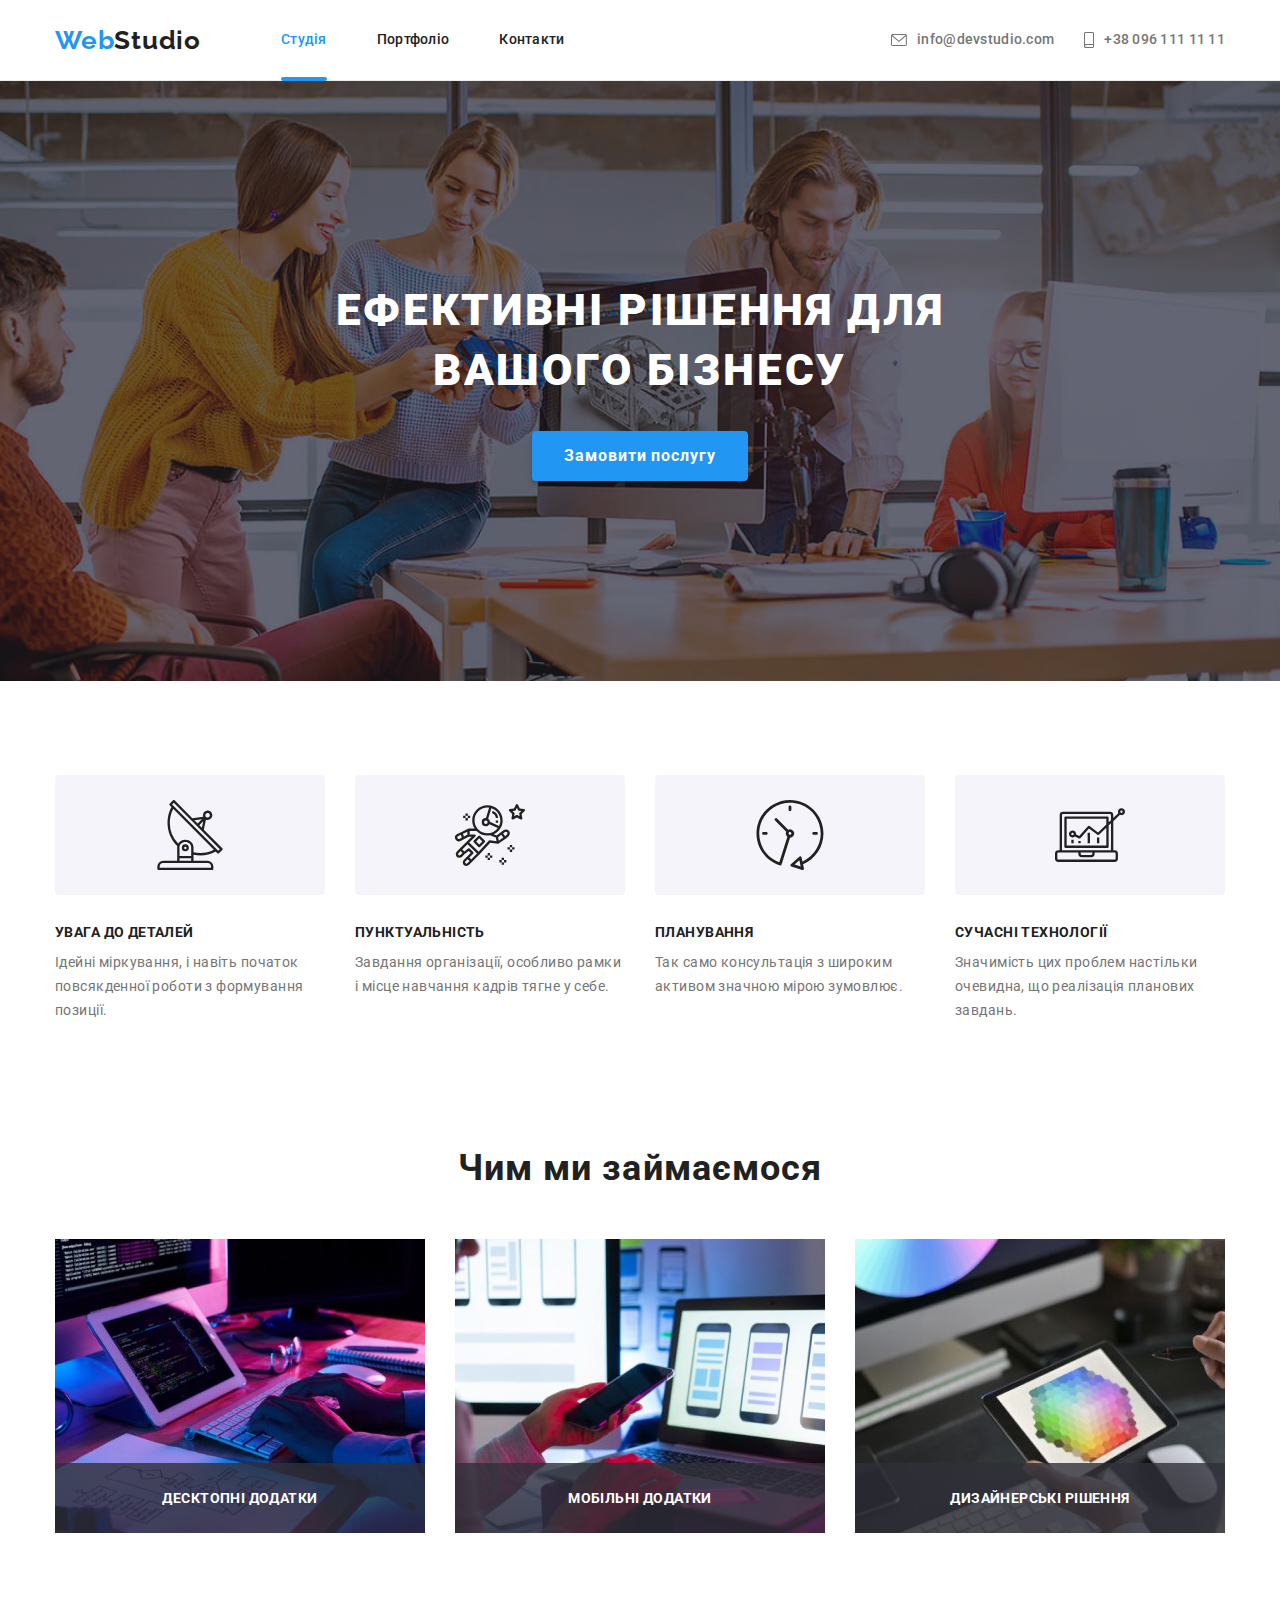
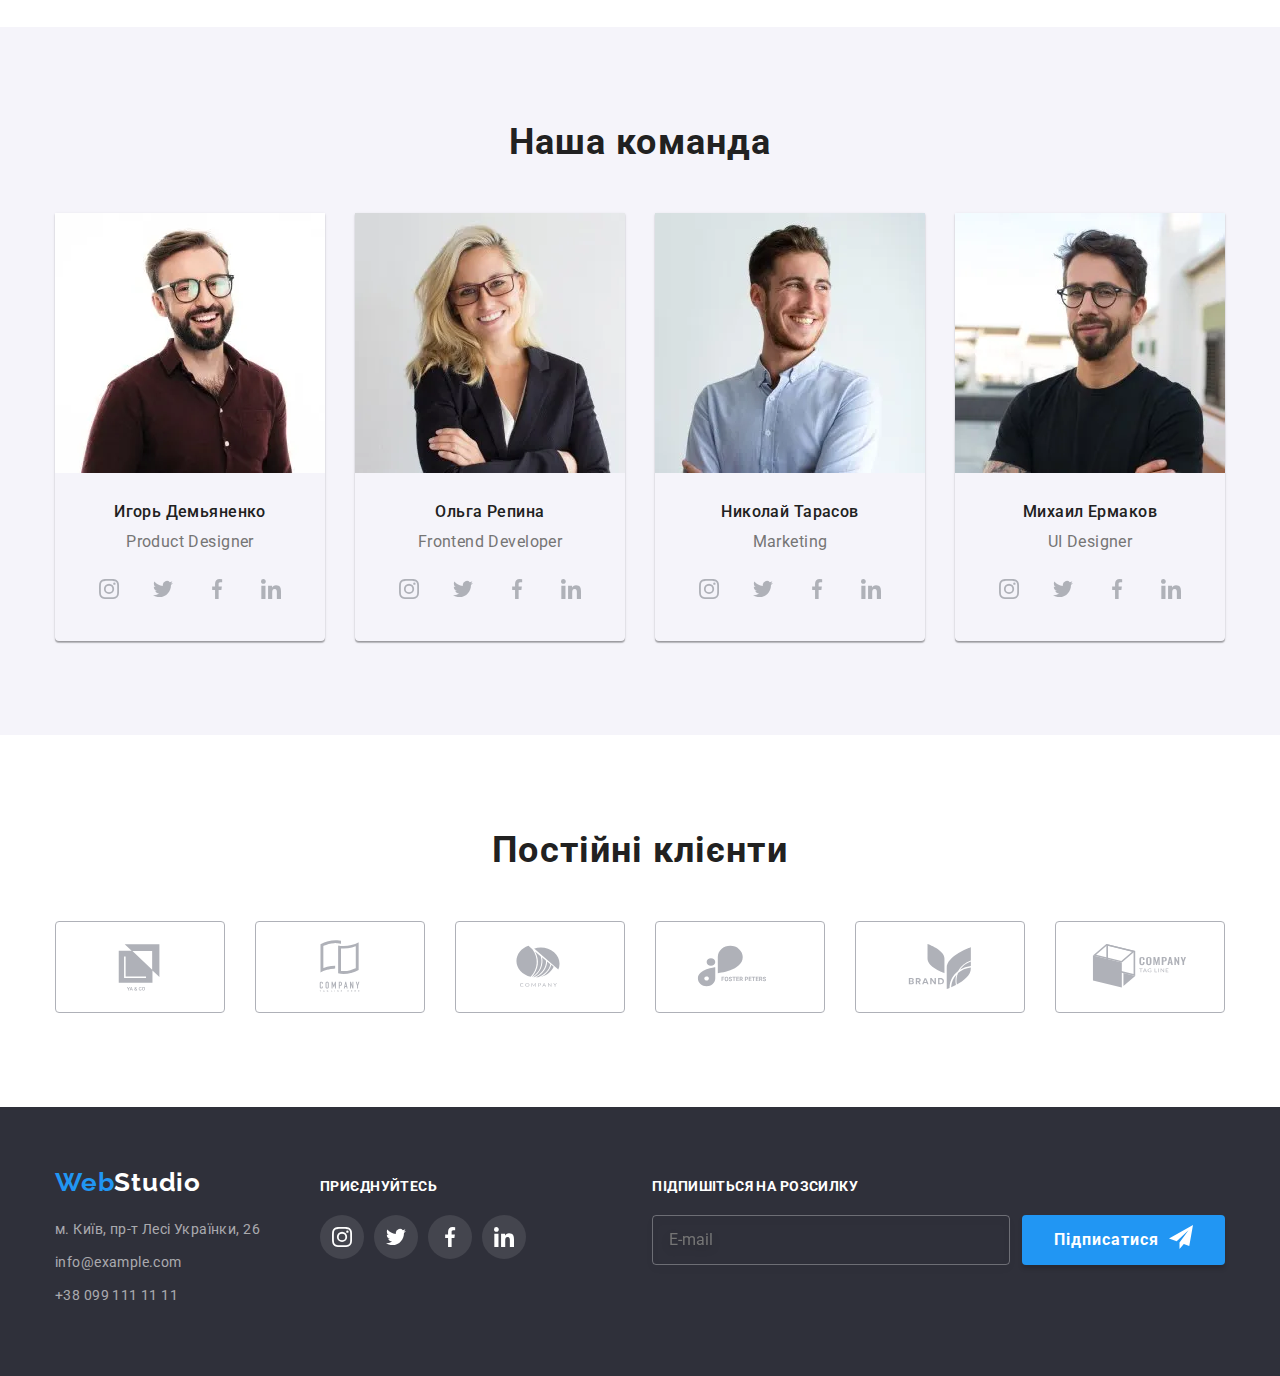
==== commit 6e4c6a9e: "change_1608" ====
--- a/index.html
+++ b/index.html
@@ -196,6 +196,7 @@
                 src="./images/ourbuisness/img-1-370.jpg"
                 alt="Пишем качественный код"
                 width="370"
+                height="294"
               />
               <h3 class="site-work__block">Десктопні додатки</h3>
             </li>
@@ -209,6 +210,7 @@
                 src="./images/ourbuisness/img-2-370.jpg"
                 alt="Делаем адаптивную верстку"
                 width="370"
+                height="294"
               />
               <h3 class="site-work__block">Мобільні додатки</h3>
             </li>
@@ -222,6 +224,7 @@
                 src="./images/ourbuisness/img-3-370.jpg"
                 alt="Нарисуем логотип"
                 width="370"
+                height="294"
               />
               <h3 class="site-work__block">Дизайнерські рішення</h3>
             </li>
@@ -248,7 +251,7 @@
                     ./images/ourcomand/img-1@1x-lg.jpg 1x,
                     ./images/ourcomand/img-1@2x-lg.jpg 2x
                   "
-                  type="image/jpg"
+                  type="image/jpeg"
                 />
                 <source
                   media="(min-width: 768px)"
@@ -264,7 +267,7 @@
                     ./images/ourcomand/img-1@1x-md.jpg 1x,
                     ./images/ourcomand/img-1@2x-md.jpg 2x
                   "
-                  type="image/jpg"
+                  type="image/jpeg"
                 />
                 <source
                   media="(max-width: 767px)"
@@ -280,9 +283,14 @@
                     ./images/ourcomand/img-1@1x-sm.jpg 1x,
                     ./images/ourcomand/img-1@2x-sm.jpg 2x
                   "
-                  type="image/jpg"
-                />
-                <img src="./images/ourcomand/img-1@1x-sm.jpg" alt="Product Designer" />
+                  type="image/jpeg"
+                />
+                <img
+                  src="./images/ourcomand/img-1@1x-sm.jpg"
+                  alt="Product Designer"
+                  width="450"
+                  height="460"
+                />
               </picture>
 
               <div class="site-command__body">
@@ -357,7 +365,7 @@
                 <source
                   media="(min-width: 1200px)"
                   srcset="./images/ourcomand/2@1x-lg.jpg 1x, ./images/ourcomand/2@2x-lg.jpg 2x"
-                  type="image/jpg"
+                  type="image/jpeg"
                 />
                 <source
                   media="(min-width: 768px)"
@@ -373,7 +381,7 @@
                     ./images/ourcomand/img-2@1x-md.jpg 1x,
                     ./images/ourcomand/img-2@2x-md.jpg 2x
                   "
-                  type="image/jpg"
+                  type="image/jpeg"
                 />
                 <source
                   media="(max-width: 767px)"
@@ -389,9 +397,14 @@
                     ./images/ourcomand/img-2@1x-sm.jpg 1x,
                     ./images/ourcomand/img-2@2x-sm.jpg 2x
                   "
-                  type="image/jpg"
-                />
-                <img src="./images/ourcomand/img-2@1x-sm.jpg" alt="Frontend Developer" />
+                  type="image/jpeg"
+                />
+                <img
+                  src="./images/ourcomand/img-2@1x-sm.jpg"
+                  alt="Frontend Developer"
+                  width="450"
+                  height="460"
+                />
               </picture>
 
               <div class="site-command__body">
@@ -469,7 +482,7 @@
                     ./images/ourcomand/img-3@1x-lg.jpg 1x,
                     ./images/ourcomand/img-3@2x-lg.jpg 2x
                   "
-                  type="image/jpg"
+                  type="image/jpeg"
                 />
                 <source
                   media="(min-width: 768px)"
@@ -485,7 +498,7 @@
                     ./images/ourcomand/img-3@1x-md.jpg 1x,
                     ./images/ourcomand/img-3@2x-md.jpg 2x
                   "
-                  type="image/jpg"
+                  type="image/jpeg"
                 />
                 <source
                   media="(max-width: 767px)"
@@ -501,9 +514,14 @@
                     ./images/ourcomand/img-3@1x_sm.jpg 1x,
                     ./images/ourcomand/img-3@2x_sm.jpg 2x
                   "
-                  type="image/jpg"
-                />
-                <img src="./images/ourcomand/img-3@1x-sm.jpg" alt="Marketing" />
+                  type="image/jpeg"
+                />
+                <img
+                  src="./images/ourcomand/img-3@1x-sm.jpg"
+                  alt="Marketing"
+                  width="450"
+                  height="460"
+                />
               </picture>
 
               <div class="site-command__body">
@@ -578,7 +596,7 @@
                 <source
                   media="(min-width: 1200px)"
                   srcset="./images/ourcomand/2@1x-lg.jpg 1x, ./images/ourcomand/2@2x-lg.jpg 2x"
-                  type="image/jpg"
+                  type="image/jpeg"
                 />
                 <source
                   media="(min-width: 768px)"
@@ -594,7 +612,7 @@
                     ./images/ourcomand/img-4@1x-md.jpg 1x,
                     ./images/ourcomand/img-4@2x-md.jpg 2x
                   "
-                  type="image/jpg"
+                  type="image/jpeg"
                 />
                 <source
                   media="(max-width: 767px)"
@@ -610,9 +628,14 @@
                     ./images/ourcomand/img-4@1x_sm.jpg 1x,
                     ./images/ourcomand/img-4@2x-sm.jpg 2x
                   "
-                  type="image/jpg"
-                />
-                <img src="./images/ourcomand/img-4@1x-sm" alt="UI Designer" />
+                  type="image/jpeg"
+                />
+                <img
+                  src="./images/ourcomand/img-4@1x-sm"
+                  alt="UI Designer"
+                  width="450"
+                  height="460"
+                />
               </picture>
 
               <div class="site-command__body">
--- a/css/main.min.css
+++ b/css/main.min.css
@@ -1 +1 @@
-:root{--set-margin: 30px;--set-margin-ico: 10px;--set-item: 4}.site-about__subtitle,.footer__subtitle{font-size:14px;font-weight:700;line-height:1.14;text-transform:uppercase;letter-spacing:.03em}.visually-hidden{position:absolute;width:1px;height:1px;margin:-1px;border:0;padding:0;white-space:nowrap;-webkit-clip-path:inset(100%);clip-path:inset(100%);clip:rect(0 0 0 0);overflow:hidden}html{-webkit-box-sizing:border-box;box-sizing:border-box}body{color:#757575;font-family:"Roboto",sans-serif;letter-spacing:.03em;font-size:14px;line-height:1.71}.no-scroll{overflow:hidden}h1,h2,h3,h4,h5,h6,p,ul{margin:0px;padding:0px}img{display:block;max-width:100%;height:auto;-o-object-fit:cover;object-fit:cover;-o-object-position:center;object-position:center}.list{list-style-type:none}.link{text-decoration:none;color:currentColor}.container{padding-left:15px;padding-right:15px;margin-left:auto;margin-right:auto}@media screen and (min-width: 480px){.container{width:450px}}@media screen and (min-width: 768px){.container{width:738px}}@media screen and (min-width: 1200px){.container{width:1200px}}.section{padding:60px 0px}@media screen and (min-width: 1200px){.section{padding:94px 0px}}.section__title{margin-top:0px;margin-bottom:30px;font-weight:700;font-size:28px;line-height:1.17;color:#212121;text-align:center;letter-spacing:.03em}@media screen and (min-width: 1200px){.section__title{margin-bottom:50px;font-size:36px}}.card-set{display:-webkit-box;display:-ms-flexbox;display:flex;-ms-flex-wrap:wrap;flex-wrap:wrap;margin-left:calc(-1*var(--set-margin));margin-top:calc(-1*var(--set-margin))}.card-set__item{margin-left:var(--set-margin);margin-top:var(--set-margin)}.header{position:relative;font-weight:500;line-height:1.14;letter-spacing:.02em;border-bottom:solid 1px #ececec}.footer{padding:60px 0px;background-color:#2f303a}@media screen and (min-width: 1200px){.footer{padding-left:15px;padding-right:15px}}@media screen and (max-width: 1199px){.footer .btn{margin:0 auto}}@media screen and (min-width: 768px){.footer_card-set{display:-webkit-box;display:-ms-flexbox;display:flex;gap:60px;-ms-flex-wrap:wrap;flex-wrap:wrap;-webkit-box-align:baseline;-ms-flex-align:baseline;align-items:baseline;-ms-flex-pack:distribute;justify-content:space-around}}.footer__card-item{text-align:center}@media screen and (max-width: 767px){.footer__card-item{margin-bottom:60px}}.footer__card-item:last-child{margin-bottom:0px}@media screen and (min-width: 1200px){.footer__card-item:last-child{margin-left:auto}}@media screen and (min-width: 768px)and (max-width: 1199px){.footer__card-item:last-child{-webkit-box-flex:1;-ms-flex-positive:1;flex-grow:1}}.footer__logo{margin-bottom:20px;display:block}.footer__subtitle{margin-bottom:20px;color:#fff}.hero{max-width:1600px;padding-top:118px;padding-bottom:118px;margin-left:auto;margin-right:auto;background-color:#2f303a;background-image:-webkit-gradient(linear, left top, right top, from(rgba(47, 48, 58, 0.4)), to(rgba(47, 48, 58, 0.4))),url(../images/hero/img@1x_sm.png);background-image:linear-gradient(to right, rgba(47, 48, 58, 0.4), rgba(47, 48, 58, 0.4)),url(../images/hero/img@1x_sm.png);background-position:center;background-size:cover;background-repeat:no-repeat}@media(min-device-pixel-ratio: 2),(-webkit-min-device-pixel-ratio: 2),(min-resolution: 192dpi),(min-resolution: 2dppx){.hero{background-image:-webkit-gradient(linear, left top, right top, from(rgba(47, 48, 58, 0.4)), to(rgba(47, 48, 58, 0.4))),url(../images/hero/img@2x_sm.png);background-image:linear-gradient(to right, rgba(47, 48, 58, 0.4), rgba(47, 48, 58, 0.4)),url(../images/hero/img@2x_sm.png)}}@media screen and (min-width: 768px){.hero{background-image:-webkit-gradient(linear, left top, right top, from(rgba(47, 48, 58, 0.4)), to(rgba(47, 48, 58, 0.4))),url(../images/hero/img@1x_md.png);background-image:linear-gradient(to right, rgba(47, 48, 58, 0.4), rgba(47, 48, 58, 0.4)),url(../images/hero/img@1x_md.png)}}@media screen and (min-width: 768px)and (min-device-pixel-ratio: 2),screen and (min-width: 768px)and (-webkit-min-device-pixel-ratio: 2),screen and (min-width: 768px)and (min-resolution: 192dpi),screen and (min-width: 768px)and (min-resolution: 2dppx){.hero{background-image:-webkit-gradient(linear, left top, right top, from(rgba(47, 48, 58, 0.4)), to(rgba(47, 48, 58, 0.4))),url(../images/hero/img@2x_md.png);background-image:linear-gradient(to right, rgba(47, 48, 58, 0.4), rgba(47, 48, 58, 0.4)),url(../images/hero/img@2x_md.png)}}@media screen and (min-width: 1200px){.hero{padding-top:200px;padding-bottom:200px;background-image:-webkit-gradient(linear, left top, right top, from(rgba(47, 48, 58, 0.4)), to(rgba(47, 48, 58, 0.4))),url(../images/hero/img@1x_lg.png);background-image:linear-gradient(to right, rgba(47, 48, 58, 0.4), rgba(47, 48, 58, 0.4)),url(../images/hero/img@1x_lg.png)}}@media screen and (min-width: 1200px)and (min-device-pixel-ratio: 2),screen and (min-width: 1200px)and (-webkit-min-device-pixel-ratio: 2),screen and (min-width: 1200px)and (min-resolution: 192dpi),screen and (min-width: 1200px)and (min-resolution: 2dppx){.hero{background-image:-webkit-gradient(linear, left top, right top, from(rgba(47, 48, 58, 0.4)), to(rgba(47, 48, 58, 0.4))),url(../images/hero/img@2x_lg.png);background-image:linear-gradient(to right, rgba(47, 48, 58, 0.4), rgba(47, 48, 58, 0.4)),url(../images/hero/img@2x_lg.png)}}.hero__title{margin:0 auto;margin-bottom:30px;max-width:370px;text-align:center;font-size:26px;line-height:1.62;font-weight:900;color:#fff;letter-spacing:.06em;text-transform:uppercase}@media screen and (min-width: 1200px){.hero__title{max-width:696px;font-size:44px;line-height:1.36}}.hero__btn{margin-left:auto;margin-right:auto}@media screen and (min-width: 1200px){.site-about{padding-bottom:0px}}@media screen and (min-width: 768px){.site-about__list{display:-webkit-box;display:-ms-flexbox;display:flex;-ms-flex-wrap:wrap;flex-wrap:wrap;margin-left:calc(-1*var(--set-margin));margin-top:calc(-1*var(--set-margin))}}.site-about__item:not(:last-child){margin-bottom:30px}@media screen and (min-width: 768px){.site-about__item{margin-bottom:0px;margin-left:var(--set-margin);margin-top:var(--set-margin);-ms-flex-preferred-size:calc(50% - var(--set-margin));flex-basis:calc(50% - var(--set-margin))}}@media screen and (min-width: 1200px){.site-about__item{margin-left:var(--set-margin);margin-top:var(--set-margin);-ms-flex-preferred-size:calc(25% - var(--set-margin));flex-basis:calc(25% - var(--set-margin))}}.site-about__svg{display:-webkit-box;display:-ms-flexbox;display:flex;-webkit-box-pack:center;-ms-flex-pack:center;justify-content:center;-webkit-box-align:center;-ms-flex-align:center;align-items:center;width:100%;padding-top:25px;padding-bottom:25px;margin-bottom:30px;border-radius:4px;background-color:#f5f4fa}.site-about__subtitle{text-align:center;margin-bottom:10px;color:#212121}@media screen and (min-width: 768px){.site-about__subtitle{text-align:left}}.site-work{display:none}@media screen and (min-width: 1200px){.site-work{display:block}}.site-work__item{position:relative;-ms-flex-preferred-size:calc(33.3333333333% - var(--set-margin));flex-basis:calc(33.3333333333% - var(--set-margin))}.site-work__block{position:absolute;bottom:0;left:0px;width:100%;padding-top:27px;padding-bottom:27px;background-color:rgba(47,48,58,.8);line-height:1.1428571429;text-align:center;text-transform:uppercase;color:#fff;font-size:14px}.site-command{background-color:#f5f4fa;text-align:center}@media screen and (min-width: 768px){.site-command__list{display:-webkit-box;display:-ms-flexbox;display:flex;-ms-flex-wrap:wrap;flex-wrap:wrap;margin-left:calc(-1*var(--set-margin));margin-top:calc(-1*var(--set-margin))}}.site-command__item{-webkit-box-shadow:0px 1px 3px rgba(0,0,0,.12),0px 1px 1px rgba(0,0,0,.14),0px 2px 1px rgba(0,0,0,.2);box-shadow:0px 1px 3px rgba(0,0,0,.12),0px 1px 1px rgba(0,0,0,.14),0px 2px 1px rgba(0,0,0,.2);border-radius:0px 0px 4px 4px;background-color:var(--color-white)}@media screen and (max-width: 767px){.site-command__item:not(:last-child){margin-bottom:30px}}@media screen and (min-width: 768px){.site-command__item{margin-left:var(--set-margin);margin-top:var(--set-margin);-ms-flex-preferred-size:calc(50% - var(--set-margin));flex-basis:calc(50% - var(--set-margin))}}@media screen and (min-width: 1200px){.site-command__item{margin-left:var(--set-margin);margin-top:var(--set-margin);-ms-flex-preferred-size:calc(25% - var(--set-margin));flex-basis:calc(25% - var(--set-margin))}}.site-command__body{padding:30px}.site-command__name{color:#212121;font-weight:500;line-height:1.18;font-size:16px;margin-bottom:10px}.site-command__text{font-size:16px;line-height:1.19;margin-bottom:16px}.site-clients__list{display:-webkit-box;display:-ms-flexbox;display:flex;-ms-flex-wrap:wrap;flex-wrap:wrap;margin-left:calc(-1*var(--set-margin));margin-top:calc(-1*var(--set-margin))}.site-clients__item{margin-left:var(--set-margin);margin-top:var(--set-margin);-ms-flex-preferred-size:calc(50% - var(--set-margin));flex-basis:calc(50% - var(--set-margin))}@media screen and (min-width: 768px){.site-clients__item{margin-left:var(--set-margin);margin-top:var(--set-margin);-ms-flex-preferred-size:calc(33.3333333333% - var(--set-margin));flex-basis:calc(33.3333333333% - var(--set-margin))}}@media screen and (min-width: 1200px){.site-clients__item{margin-left:var(--set-margin);margin-top:var(--set-margin);-ms-flex-preferred-size:calc(16.6666666667% - var(--set-margin));flex-basis:calc(16.6666666667% - var(--set-margin))}}.site-clients__link{display:-webkit-box;display:-ms-flexbox;display:flex;height:92px;-webkit-box-align:center;-ms-flex-align:center;align-items:center;fill:#afb1b8;border:1px solid;border-color:#afb1b8;border-radius:4px;-webkit-transition-property:fill,border-color;transition-property:fill,border-color;-webkit-transition-duration:250ms;transition-duration:250ms;-webkit-transition-timing-function:cubic-bezier(0.4, 0, 0.2, 1);transition-timing-function:cubic-bezier(0.4, 0, 0.2, 1)}.site-clients__link:hover,.site-clients__link:focus{fill:#2196f3;border-color:#2196f3}.site-clients__svg{display:block;margin:0 auto}@media screen and (min-width: 768px){.porfolio-work__list{display:-webkit-box;display:-ms-flexbox;display:flex;-ms-flex-wrap:wrap;flex-wrap:wrap;margin-left:calc(-1*var(--set-margin));margin-top:calc(-1*var(--set-margin))}}.porfolio-work__item:not(:last-child){margin-bottom:30px}@media screen and (min-width: 768px){.porfolio-work__item{margin-bottom:0px;margin-left:var(--set-margin);margin-top:var(--set-margin);-ms-flex-preferred-size:calc(50% - var(--set-margin));flex-basis:calc(50% - var(--set-margin))}}@media screen and (min-width: 1200px){.porfolio-work__item{margin-left:var(--set-margin);margin-top:var(--set-margin);-ms-flex-preferred-size:calc(33.3333333333% - var(--set-margin));flex-basis:calc(33.3333333333% - var(--set-margin))}}.porfolio-work__link{display:block;-webkit-transition-property:-webkit-box-shadow;transition-property:-webkit-box-shadow;transition-property:box-shadow;transition-property:box-shadow, -webkit-box-shadow;-webkit-transition-duration:250ms;transition-duration:250ms;-webkit-transition-timing-function:cubic-bezier(0.4, 0, 0.2, 1);transition-timing-function:cubic-bezier(0.4, 0, 0.2, 1)}.porfolio-work__link:hover,.porfolio-work__link:focus{-webkit-box-shadow:0px 1px 1px rgba(0,0,0,.12),0px 4px 4px rgba(0,0,0,.06),1px 4px 6px rgba(0,0,0,.16);box-shadow:0px 1px 1px rgba(0,0,0,.12),0px 4px 4px rgba(0,0,0,.06),1px 4px 6px rgba(0,0,0,.16)}.porfolio-work__thumb{position:relative;overflow:hidden}.porfolio-work__overlay{position:absolute;width:100%;height:100%;bottom:0;left:0;padding-left:24px;padding-right:24px;padding-top:5px;padding-bottom:5px;display:-webkit-box;display:-ms-flexbox;display:flex;-webkit-box-pack:center;-ms-flex-pack:center;justify-content:center;-webkit-box-align:center;-ms-flex-align:center;align-items:center;line-height:1.5555555556;color:#fff;font-size:18px;background:rgba(33,150,243,.9);-webkit-transform:translateY(100%);transform:translateY(100%);-webkit-transition:-webkit-transform 250ms cubic-bezier(0.4, 0, 0.2, 1);transition:-webkit-transform 250ms cubic-bezier(0.4, 0, 0.2, 1);transition:transform 250ms cubic-bezier(0.4, 0, 0.2, 1);transition:transform 250ms cubic-bezier(0.4, 0, 0.2, 1), -webkit-transform 250ms cubic-bezier(0.4, 0, 0.2, 1)}.porfolio-work__link:hover .porfolio-work__overlay,.porfolio-work__link:focus .porfolio-work__overlay{-webkit-transform:translateY(0%);transform:translateY(0%)}.porfolio-work__block{padding:20px 24px;border-left:solid 1px #eee;border-right:solid 1px #eee;border-bottom:solid 1px #eee}.porfolio-work__title{margin-bottom:4px;color:#212121;font-weight:700;font-size:18px;line-height:2;letter-spacing:.06em}.porfolio-work__text{font-size:16px;line-height:1.88}.logo{color:#2196f3;text-decoration:none;font-family:"Raleway",sans-serif;font-weight:700;font-size:26px;line-height:1.19;letter-spacing:.03em}.logo--black{color:#212121}.logo--white{color:#fff}.main-nav{display:-webkit-box;display:-ms-flexbox;display:flex;-webkit-box-align:center;-ms-flex-align:center;align-items:center}@media screen and (min-width: 768px){.main-nav{gap:80px}}.main-nav__list{display:-webkit-box;display:-ms-flexbox;display:flex;margin-left:93px}.main-nav__list:last-child{margin-left:auto}.main-nav__item+.main-nav__item{margin-left:50px}.main-nav__item{position:relative}.main-nav__link{display:-webkit-inline-box;display:-ms-inline-flexbox;display:inline-flex;-webkit-box-align:center;-ms-flex-align:center;align-items:center;color:#212121;padding-top:32px;padding-bottom:32px;-webkit-transition-property:color;transition-property:color;-webkit-transition-duration:250ms;transition-duration:250ms;-webkit-transition-timing-function:cubic-bezier(0.4, 0, 0.2, 1);transition-timing-function:cubic-bezier(0.4, 0, 0.2, 1)}.main-nav__link--active{color:#2196f3}.main-nav__link--active::after{content:"";position:absolute;bottom:-1px;left:0px;display:block;width:100%;height:4px;border-radius:2px;background-color:#2196f3}.main-nav__link:hover,.main-nav__link:focus{color:#2196f3}.main-nav__link--cgrey{color:#757575}.main-nav__svg{margin-right:10px;fill:currentColor}.btn{display:-webkit-box;display:-ms-flexbox;display:flex;-webkit-box-pack:center;-ms-flex-pack:center;justify-content:center;-ms-flex-line-pack:center;align-content:center;min-width:200px;padding:10px 32px;font-weight:700;font-size:16px;line-height:1.88;font-family:inherit;cursor:pointer;letter-spacing:.06em;border:none;border-radius:4px;background-color:#2196f3;color:#fff;-webkit-box-shadow:0px 4px 4px rgba(0,0,0,.15);box-shadow:0px 4px 4px rgba(0,0,0,.15);-webkit-transition:background-color 250ms cubic-bezier(0.4, 0, 0.2, 1);transition:background-color 250ms cubic-bezier(0.4, 0, 0.2, 1)}.btn:hover,.btn:focus{background-color:#188ce8}.btn__icon{margin-right:10px}.contact{font-style:inherit}.contact__item{margin-bottom:9px}.contact__link{color:rgba(255,255,255,.6);font-style:normal;-webkit-transition-property:color;transition-property:color;-webkit-transition-duration:250ms;transition-duration:250ms;-webkit-transition-timing-function:cubic-bezier(0.4, 0, 0.2, 1);transition-timing-function:cubic-bezier(0.4, 0, 0.2, 1)}.contact__link:hover,.contact__link:focus{color:#fff}@media screen and (min-width: 1200px){.form-mailing{display:-webkit-box;display:-ms-flexbox;display:flex;gap:12px;-webkit-box-align:start;-ms-flex-align:start;align-items:flex-start;-webkit-box-pack:justify;-ms-flex-pack:justify;justify-content:space-between}}.form-mailing__input{width:100%;height:50px;padding:15px 16px;background-color:inherit;border:1px solid rgba(255,255,255,.3);-webkit-filter:drop-shadow(0px 4px 4px rgba(0, 0, 0, 0.15));filter:drop-shadow(0px 4px 4px rgba(0, 0, 0, 0.15));border-radius:4px;font-size:16px;line-height:1.25;font-weight:400;color:rgba(255,255,255,.6)}@media screen and (min-width: 1200px){.form-mailing__input{width:358px}}@media screen and (max-width: 1199px){.form-mailing__input{margin-bottom:30px}}@media screen and (min-width: 768px)and (max-width: 1199px){.form-mailing__input{max-width:450px}}.backdrop{position:fixed;top:0px;left:0px;width:100%;height:100%;background:rgba(0,0,0,.2);opacity:1;-webkit-transition:opacity 250ms cubic-bezier(0.4, 0, 0.2, 1),visibility 250ms cubic-bezier(0.4, 0, 0.2, 1);transition:opacity 250ms cubic-bezier(0.4, 0, 0.2, 1),visibility 250ms cubic-bezier(0.4, 0, 0.2, 1)}.backdrop.is-hidden{opacity:0;visibility:hidden;pointer-events:none}.backdrop.is-hidden .modal{-webkit-transform:translate(-50%, -50%) scale(0.9);transform:translate(-50%, -50%) scale(0.9)}.modal{position:absolute;top:50%;left:50%;height:581px;background-color:#fff;-webkit-box-shadow:0px 1px 3px rgba(0,0,0,.12),0px 1px 1px rgba(0,0,0,.14),0px 2px 1px rgba(0,0,0,.2);box-shadow:0px 1px 3px rgba(0,0,0,.12),0px 1px 1px rgba(0,0,0,.14),0px 2px 1px rgba(0,0,0,.2);border-radius:4px;padding:40px;-webkit-transform:translate(-50%, -50%) scale(1);transform:translate(-50%, -50%) scale(1);-webkit-transition:-webkit-transform 250ms cubic-bezier(0.4, 0, 0.2, 1);transition:-webkit-transform 250ms cubic-bezier(0.4, 0, 0.2, 1);transition:transform 250ms cubic-bezier(0.4, 0, 0.2, 1);transition:transform 250ms cubic-bezier(0.4, 0, 0.2, 1), -webkit-transform 250ms cubic-bezier(0.4, 0, 0.2, 1)}@media screen and (max-width: 1199px){.modal{width:450px}}@media screen and (min-width: 1200px){.modal{width:528px}}.btn-close{position:absolute;right:8px;top:8px;display:-webkit-box;display:-ms-flexbox;display:flex;-webkit-box-pack:center;-ms-flex-pack:center;justify-content:center;-webkit-box-align:center;-ms-flex-align:center;align-items:center;width:30px;height:30px;padding:0px;border:1px solid rgba(0,0,0,.1);border-radius:50%;background-color:rgba(0,0,0,0);cursor:pointer;fill:#000;-webkit-transition:fill 250ms cubic-bezier(0.4, 0, 0.2, 1);transition:fill 250ms cubic-bezier(0.4, 0, 0.2, 1)}.btn-close:hover,.btn-close:focus{fill:#2196f3}.form-feedback__title{display:block;margin-bottom:12px;line-height:1.5;font-size:20px;text-align:center;color:#212121}@media screen and (min-width: 1200px){.form-feedback__title{line-height:1.15}}.form-feedback__field{margin-bottom:10px}.form-feedback__field--mb20{margin-bottom:20px}.form-feedback__label{display:block;margin-bottom:4px;font-size:12px;line-height:1.1666666667;letter-spacing:.01em}.form-feedback__block{position:relative}.form-feedback__input{display:block;width:100%;height:40px;padding:12px;padding-left:42px;border:1px solid;border-color:rgba(33,33,33,.2);border-radius:4px;cursor:pointer;-webkit-transition:border-color 250ms cubic-bezier(0.4, 0, 0.2, 1);transition:border-color 250ms cubic-bezier(0.4, 0, 0.2, 1)}.form-feedback__input:hover,.form-feedback__input:focus{outline:none;border-color:#2196f3}.form-feedback__icon{position:absolute;display:-webkit-box;display:-ms-flexbox;display:flex;-webkit-box-pack:center;-ms-flex-pack:center;justify-content:center;-webkit-box-align:center;-ms-flex-align:center;align-items:center;top:50%;left:12px;-webkit-transform:translateY(-50%);transform:translateY(-50%);fill:var(--color-black);-webkit-transition:fill 250ms var(--timing-function);transition:fill 250ms var(--timing-function)}.form-feedback__icon:hover{fill:#2196f3;cursor:pointer}.form-feedback__input:focus+.form-feedback__icon,.form-feedback__input:hover+.form-feedback__icon{fill:#2196f3}.form-feedback__textarea{display:block;width:100%;height:120px;padding:12px 16px;resize:none;border:solid 1px;border-color:rgba(33,33,33,.2);border-radius:4px;-webkit-transition:border-color 250ms cubic-bezier(0.4, 0, 0.2, 1);transition:border-color 250ms cubic-bezier(0.4, 0, 0.2, 1);cursor:pointer}.form-feedback__textarea::-webkit-input-placeholder{font-size:12px;line-height:1.1666666667;letter-spacing:.01em;color:rgba(117,117,117,.5)}.form-feedback__textarea::-moz-placeholder{font-size:12px;line-height:1.1666666667;letter-spacing:.01em;color:rgba(117,117,117,.5)}.form-feedback__textarea:-ms-input-placeholder{font-size:12px;line-height:1.1666666667;letter-spacing:.01em;color:rgba(117,117,117,.5)}.form-feedback__textarea::-ms-input-placeholder{font-size:12px;line-height:1.1666666667;letter-spacing:.01em;color:rgba(117,117,117,.5)}.form-feedback__textarea::placeholder{font-size:12px;line-height:1.1666666667;letter-spacing:.01em;color:rgba(117,117,117,.5)}.form-feedback__textarea:focus,.form-feedback__textarea:hover{outline:none;border-color:#2196f3}.form-feedback__btn{margin:0 auto}.custom-checkbox{display:-webkit-box;display:-ms-flexbox;display:flex;-webkit-box-align:center;-ms-flex-align:center;align-items:center;gap:9px;-webkit-box-pack:center;-ms-flex-pack:center;justify-content:center;margin-bottom:30px;cursor:pointer}.custom-checkbox:hover>.custom-checkbox__icon{border:solid 2px #2196f3}.custom-checkbox_input{-webkit-appearance:none;-moz-appearance:none;appearance:none;position:absolute}.custom-checkbox__icon{display:inline-block;width:16px;height:15px;background:#fff;border-radius:4px;border:solid 2px #212121;-webkit-transition:border 250ms cubic-bezier(0.4, 0, 0.2, 1),background 250ms cubic-bezier(0.4, 0, 0.2, 1);transition:border 250ms cubic-bezier(0.4, 0, 0.2, 1),background 250ms cubic-bezier(0.4, 0, 0.2, 1)}.custom-checkbox_input:checked+.custom-checkbox__icon{background-image:url(../images/modal/icon-check.svg);background-color:#2196f3;background-size:contain;background-origin:border-box;border:2px solid #2196f3}.custom-checkbox_input:focus+.custom-checkbox__icon{border:solid 2px #2196f3}.custom-checkbox__text{font-size:12px;line-height:1.17}.custom-checkbox__link{color:#2196f3}.filter{margin-bottom:43px;display:-webkit-box;display:-ms-flexbox;display:flex;gap:8px}@media screen and (max-width: 767px){.filter{-ms-flex-wrap:wrap;flex-wrap:wrap;-webkit-box-pack:start;-ms-flex-pack:start;justify-content:start}}@media screen and (min-width: 768px){.filter{-webkit-box-pack:center;-ms-flex-pack:center;justify-content:center}}.filter__item{margin-bottom:7px}.filter__button{padding:6px 22px;border:none;border-radius:4px;font-weight:500;font-size:16px;line-height:1.63;text-align:center;font-family:inherit;cursor:pointer;-webkit-transition-property:color,background-color,-webkit-box-shadow;transition-property:color,background-color,-webkit-box-shadow;transition-property:color,background-color,box-shadow;transition-property:color,background-color,box-shadow,-webkit-box-shadow;-webkit-transition-duration:250ms;transition-duration:250ms;-webkit-transition-timing-function:cubic-bezier(0.4, 0, 0.2, 1);transition-timing-function:cubic-bezier(0.4, 0, 0.2, 1)}.filter__button:hover,.filter__button:focus,.filter__button--active{background-color:#2196f3;color:#fff;-webkit-box-shadow:0px 3px 1px rgba(0,0,0,.1),0px 1px 2px rgba(0,0,0,.08),0px 2px 2px rgba(0,0,0,.12);box-shadow:0px 3px 1px rgba(0,0,0,.1),0px 1px 2px rgba(0,0,0,.08),0px 2px 2px rgba(0,0,0,.12)}.card-set-ico{display:-webkit-box;display:-ms-flexbox;display:flex;gap:10px;-webkit-box-pack:center;-ms-flex-pack:center;justify-content:center}.card-set-ico__item{width:44px;height:44px;display:-webkit-box;display:-ms-flexbox;display:flex;border-radius:50%;-webkit-box-align:center;-ms-flex-align:center;align-items:center;-webkit-box-pack:center;-ms-flex-pack:center;justify-content:center;fill:#afb1b8;-webkit-transition-property:background-color,fill;transition-property:background-color,fill;-webkit-transition-duration:250ms;transition-duration:250ms;-webkit-transition-timing-function:cubic-bezier(0.4, 0, 0.2, 1);transition-timing-function:cubic-bezier(0.4, 0, 0.2, 1)}.card-set-ico__item:hover,.card-set-ico__item:focus{background-color:#2196f3;fill:#fff}.card-set-ico__item--footer{background-color:rgba(255,255,255,.1);-webkit-transition-property:background-color;transition-property:background-color;-webkit-transition-duration:250ms;transition-duration:250ms;-webkit-transition-timing-function:cubic-bezier(0.4, 0, 0.2, 1);transition-timing-function:cubic-bezier(0.4, 0, 0.2, 1);fill:#fff}.menu-button{display:-webkit-inline-box;display:-ms-inline-flexbox;display:inline-flex;margin:0;padding:10px 0;margin-left:auto;border:none;background-color:rgba(0,0,0,0);z-index:101;cursor:pointer}@media screen and (min-width: 768px){.menu-button{display:none}}.menu-button__close{display:none}.menu-button.is-open .menu-button__close{display:block}.menu-button__menu{display:block}.menu-button.is-open .menu-button__menu{display:none}.menu-container{background-color:#fff;width:100%}@media screen and (max-width: 767px){.menu-container{display:none;position:fixed;top:0;left:0;width:100%;height:100%;padding:48px 40px;z-index:100}.menu-container.is-open{display:-webkit-box;display:-ms-flexbox;display:flex;-webkit-box-orient:vertical;-webkit-box-direction:normal;-ms-flex-direction:column;flex-direction:column}}@media screen and (min-width: 768px){.menu-container{display:-webkit-box;display:-ms-flexbox;display:flex;-webkit-box-pack:justify;-ms-flex-pack:justify;justify-content:space-between;-webkit-box-align:center;-ms-flex-align:center;align-items:center}}@media screen and (max-width: 767px){.contacts{margin-bottom:64px}}@media screen and (min-width: 768px){.contacts__list{display:-webkit-box;display:-ms-flexbox;display:flex}}@media screen and (min-width: 768px)and (max-width: 1199px){.contacts__list{font-size:12px;-webkit-box-orient:vertical;-webkit-box-direction:normal;-ms-flex-direction:column;flex-direction:column}}@media screen and (max-width: 767px){.contacts__list{display:-webkit-box;display:-ms-flexbox;display:flex;-webkit-box-orient:vertical;-webkit-box-direction:reverse;-ms-flex-direction:column-reverse;flex-direction:column-reverse;gap:32px}}@media screen and (min-width: 768px){.contacts__item{position:relative}}@media screen and (min-width: 1200px){.contacts__item+.contacts__item{margin-left:30px}}@media screen and (min-width: 768px)and (max-width: 1199px){.contacts__item:first-child{margin-bottom:10px}}.contacts__link{display:-webkit-box;display:-ms-flexbox;display:flex;-webkit-box-align:center;-ms-flex-align:center;align-items:center;color:#212121;-webkit-transition-property:color;transition-property:color;-webkit-transition-duration:250ms;transition-duration:250ms;-webkit-transition-timing-function:cubic-bezier(0.4, 0, 0.2, 1);transition-timing-function:cubic-bezier(0.4, 0, 0.2, 1)}.contacts__link:hover,.contacts__link:focus{color:#2196f3}.contacts__link--cgrey{color:#757575}@media screen and (min-width: 1200px){.contacts__link{padding-top:32px;padding-bottom:32px}}@media screen and (max-width: 767px){.contacts__link--mobile{font-size:34px;line-height:1.18;color:#2196f3}.contacts__link--email{font-size:24px;line-height:1.17}}.contacts__svg{display:none}@media screen and (min-width: 768px){.contacts__svg{display:block;margin-right:10px;fill:currentColor}}@media screen and (max-width: 767px){.navigation{margin-bottom:auto}}@media screen and (min-width: 768px){.navigation__list{display:-webkit-box;display:-ms-flexbox;display:flex;margin-left:93px}.navigation__list:last-child{margin-left:auto}}@media screen and (min-width: 768px){.navigation__item+.navigation__item{margin-left:50px}}@media screen and (min-width: 768px){.navigation__item{position:relative}}@media screen and (max-width: 767px){.navigation__item{display:block}.navigation__item:not(:last-child){margin-bottom:20px}}.navigation__link{color:#212121;-webkit-transition-property:color;transition-property:color;-webkit-transition-duration:250ms;transition-duration:250ms;-webkit-transition-timing-function:cubic-bezier(0.4, 0, 0.2, 1);transition-timing-function:cubic-bezier(0.4, 0, 0.2, 1)}.navigation__link--active{color:#2196f3}.navigation__link:hover,.navigation__link:focus{color:#2196f3}@media screen and (min-width: 768px){.navigation__link{display:-webkit-inline-box;display:-ms-inline-flexbox;display:inline-flex;-webkit-box-align:center;-ms-flex-align:center;align-items:center;padding-top:32px;padding-bottom:32px}.navigation__link--active::after{content:"";position:absolute;bottom:-1px;left:0px;display:block;width:100%;height:4px;border-radius:2px;background-color:#2196f3}}@media screen and (max-width: 767px){.navigation__link{font-size:40px;line-height:1.18;letter-spacing:.02em}}.social{display:none}@media screen and (max-width: 767px){.social{display:-webkit-box;display:-ms-flexbox;display:flex;-ms-flex-wrap:wrap;flex-wrap:wrap;gap:10px}}.social__item:not(:last-child){border-right:1px solid rgba(33,33,33,.2);padding-right:10px}.social__link{font-weight:500;font-size:18px;line-height:1.22px;color:#2196f3}/*# sourceMappingURL=main.min.css.map */+:root{--set-margin: 30px;--set-margin-ico: 10px;--set-item: 4}.site-about__subtitle,.footer__subtitle{font-size:14px;font-weight:700;line-height:1.14;text-transform:uppercase;letter-spacing:.03em}.visually-hidden{position:absolute;width:1px;height:1px;margin:-1px;border:0;padding:0;white-space:nowrap;-webkit-clip-path:inset(100%);clip-path:inset(100%);clip:rect(0 0 0 0);overflow:hidden}html{-webkit-box-sizing:border-box;box-sizing:border-box}body{color:#757575;font-family:"Roboto",sans-serif;letter-spacing:.03em;font-size:14px;line-height:1.71}.no-scroll{overflow:hidden}h1,h2,h3,h4,h5,h6,p,ul{margin:0px;padding:0px}img{display:block;max-width:100%;height:auto;-o-object-fit:cover;object-fit:cover;-o-object-position:center;object-position:center}.list{list-style-type:none}.link{text-decoration:none;color:currentColor}.container{padding-left:15px;padding-right:15px;margin-left:auto;margin-right:auto}@media screen and (min-width: 480px){.container{width:450px}}@media screen and (min-width: 768px){.container{width:738px}}@media screen and (min-width: 1200px){.container{width:1200px}}.section{padding:60px 0px}@media screen and (min-width: 1200px){.section{padding:94px 0px}}.section__title{margin-top:0px;margin-bottom:30px;font-weight:700;font-size:28px;line-height:1.17;color:#212121;text-align:center;letter-spacing:.03em}@media screen and (min-width: 1200px){.section__title{margin-bottom:50px;font-size:36px}}.card-set{display:-webkit-box;display:-ms-flexbox;display:flex;-ms-flex-wrap:wrap;flex-wrap:wrap;margin-left:calc(-1*var(--set-margin));margin-top:calc(-1*var(--set-margin))}.card-set__item{margin-left:var(--set-margin);margin-top:var(--set-margin)}.header{position:relative;font-weight:500;line-height:1.14;letter-spacing:.02em;border-bottom:solid 1px #ececec}.footer{padding:60px 0px;background-color:#2f303a}@media screen and (min-width: 1200px){.footer{padding-left:15px;padding-right:15px}}@media screen and (max-width: 1199px){.footer .btn{margin:0 auto}}@media screen and (min-width: 768px){.footer_card-set{display:-webkit-box;display:-ms-flexbox;display:flex;gap:60px;-ms-flex-wrap:wrap;flex-wrap:wrap;-webkit-box-align:baseline;-ms-flex-align:baseline;align-items:baseline;-ms-flex-pack:distribute;justify-content:space-around}}.footer__card-item{text-align:center}@media screen and (max-width: 767px){.footer__card-item{margin-bottom:60px}}.footer__card-item:last-child{margin-bottom:0px}@media screen and (min-width: 1200px){.footer__card-item:last-child{margin-left:auto}}@media screen and (min-width: 768px)and (max-width: 1199px){.footer__card-item:last-child{-webkit-box-flex:1;-ms-flex-positive:1;flex-grow:1}}@media screen and (min-width: 1200px){.footer__card-item{text-align:left}}.footer__logo{margin-bottom:20px;display:block}.footer__subtitle{margin-bottom:20px;color:#fff}.hero{max-width:1600px;padding-top:118px;padding-bottom:118px;margin-left:auto;margin-right:auto;background-color:#2f303a;background-image:-webkit-gradient(linear, left top, right top, from(rgba(47, 48, 58, 0.4)), to(rgba(47, 48, 58, 0.4))),url(../images/hero/img@1x_sm.png);background-image:linear-gradient(to right, rgba(47, 48, 58, 0.4), rgba(47, 48, 58, 0.4)),url(../images/hero/img@1x_sm.png);background-position:center;background-size:cover;background-repeat:no-repeat}@media(min-device-pixel-ratio: 2),(-webkit-min-device-pixel-ratio: 2),(min-resolution: 192dpi),(min-resolution: 2dppx){.hero{background-image:-webkit-gradient(linear, left top, right top, from(rgba(47, 48, 58, 0.4)), to(rgba(47, 48, 58, 0.4))),url(../images/hero/img@2x_sm.png);background-image:linear-gradient(to right, rgba(47, 48, 58, 0.4), rgba(47, 48, 58, 0.4)),url(../images/hero/img@2x_sm.png)}}@media screen and (min-width: 768px){.hero{background-image:-webkit-gradient(linear, left top, right top, from(rgba(47, 48, 58, 0.4)), to(rgba(47, 48, 58, 0.4))),url(../images/hero/img@1x_md.png);background-image:linear-gradient(to right, rgba(47, 48, 58, 0.4), rgba(47, 48, 58, 0.4)),url(../images/hero/img@1x_md.png)}}@media screen and (min-width: 768px)and (min-device-pixel-ratio: 2),screen and (min-width: 768px)and (-webkit-min-device-pixel-ratio: 2),screen and (min-width: 768px)and (min-resolution: 192dpi),screen and (min-width: 768px)and (min-resolution: 2dppx){.hero{background-image:-webkit-gradient(linear, left top, right top, from(rgba(47, 48, 58, 0.4)), to(rgba(47, 48, 58, 0.4))),url(../images/hero/img@2x_md.png);background-image:linear-gradient(to right, rgba(47, 48, 58, 0.4), rgba(47, 48, 58, 0.4)),url(../images/hero/img@2x_md.png)}}@media screen and (min-width: 1200px){.hero{padding-top:200px;padding-bottom:200px;background-image:-webkit-gradient(linear, left top, right top, from(rgba(47, 48, 58, 0.4)), to(rgba(47, 48, 58, 0.4))),url(../images/hero/img@1x_lg.png);background-image:linear-gradient(to right, rgba(47, 48, 58, 0.4), rgba(47, 48, 58, 0.4)),url(../images/hero/img@1x_lg.png)}}@media screen and (min-width: 1200px)and (min-device-pixel-ratio: 2),screen and (min-width: 1200px)and (-webkit-min-device-pixel-ratio: 2),screen and (min-width: 1200px)and (min-resolution: 192dpi),screen and (min-width: 1200px)and (min-resolution: 2dppx){.hero{background-image:-webkit-gradient(linear, left top, right top, from(rgba(47, 48, 58, 0.4)), to(rgba(47, 48, 58, 0.4))),url(../images/hero/img@2x_lg.png);background-image:linear-gradient(to right, rgba(47, 48, 58, 0.4), rgba(47, 48, 58, 0.4)),url(../images/hero/img@2x_lg.png)}}.hero__title{margin:0 auto;margin-bottom:30px;max-width:370px;text-align:center;font-size:26px;line-height:1.62;font-weight:900;color:#fff;letter-spacing:.06em;text-transform:uppercase}@media screen and (min-width: 1200px){.hero__title{max-width:696px;font-size:44px;line-height:1.36}}.hero__btn{margin-left:auto;margin-right:auto}@media screen and (min-width: 1200px){.site-about{padding-bottom:0px}}@media screen and (min-width: 768px){.site-about__list{display:-webkit-box;display:-ms-flexbox;display:flex;-ms-flex-wrap:wrap;flex-wrap:wrap;margin-left:calc(-1*var(--set-margin));margin-top:calc(-1*var(--set-margin))}}.site-about__item:not(:last-child){margin-bottom:30px}@media screen and (min-width: 768px){.site-about__item{margin-bottom:0px;margin-left:var(--set-margin);margin-top:var(--set-margin);-ms-flex-preferred-size:calc(50% - var(--set-margin));flex-basis:calc(50% - var(--set-margin))}}@media screen and (min-width: 1200px){.site-about__item{margin-left:var(--set-margin);margin-top:var(--set-margin);-ms-flex-preferred-size:calc(25% - var(--set-margin));flex-basis:calc(25% - var(--set-margin))}}.site-about__svg{display:-webkit-box;display:-ms-flexbox;display:flex;-webkit-box-pack:center;-ms-flex-pack:center;justify-content:center;-webkit-box-align:center;-ms-flex-align:center;align-items:center;width:100%;padding-top:25px;padding-bottom:25px;margin-bottom:30px;border-radius:4px;background-color:#f5f4fa}.site-about__subtitle{text-align:center;margin-bottom:10px;color:#212121}@media screen and (min-width: 768px){.site-about__subtitle{text-align:left}}.site-work{display:none}@media screen and (min-width: 1200px){.site-work{display:block}}.site-work__item{position:relative;-ms-flex-preferred-size:calc(33.3333333333% - var(--set-margin));flex-basis:calc(33.3333333333% - var(--set-margin))}.site-work__block{position:absolute;bottom:0;left:0px;width:100%;padding-top:27px;padding-bottom:27px;background-color:rgba(47,48,58,.8);line-height:1.1428571429;text-align:center;text-transform:uppercase;color:#fff;font-size:14px}.site-command{background-color:#f5f4fa;text-align:center}@media screen and (min-width: 768px){.site-command__list{display:-webkit-box;display:-ms-flexbox;display:flex;-ms-flex-wrap:wrap;flex-wrap:wrap;margin-left:calc(-1*var(--set-margin));margin-top:calc(-1*var(--set-margin))}}.site-command__item{-webkit-box-shadow:0px 1px 3px rgba(0,0,0,.12),0px 1px 1px rgba(0,0,0,.14),0px 2px 1px rgba(0,0,0,.2);box-shadow:0px 1px 3px rgba(0,0,0,.12),0px 1px 1px rgba(0,0,0,.14),0px 2px 1px rgba(0,0,0,.2);border-radius:0px 0px 4px 4px;background-color:var(--color-white)}@media screen and (max-width: 767px){.site-command__item:not(:last-child){margin-bottom:30px}}@media screen and (min-width: 768px){.site-command__item{margin-left:var(--set-margin);margin-top:var(--set-margin);-ms-flex-preferred-size:calc(50% - var(--set-margin));flex-basis:calc(50% - var(--set-margin))}}@media screen and (min-width: 1200px){.site-command__item{margin-left:var(--set-margin);margin-top:var(--set-margin);-ms-flex-preferred-size:calc(25% - var(--set-margin));flex-basis:calc(25% - var(--set-margin))}}.site-command__body{padding:30px}.site-command__name{color:#212121;font-weight:500;line-height:1.18;font-size:16px;margin-bottom:10px}.site-command__text{font-size:16px;line-height:1.19;margin-bottom:16px}.site-clients__list{display:-webkit-box;display:-ms-flexbox;display:flex;-ms-flex-wrap:wrap;flex-wrap:wrap;margin-left:calc(-1*var(--set-margin));margin-top:calc(-1*var(--set-margin))}.site-clients__item{margin-left:var(--set-margin);margin-top:var(--set-margin);-ms-flex-preferred-size:calc(50% - var(--set-margin));flex-basis:calc(50% - var(--set-margin))}@media screen and (min-width: 768px){.site-clients__item{margin-left:var(--set-margin);margin-top:var(--set-margin);-ms-flex-preferred-size:calc(33.3333333333% - var(--set-margin));flex-basis:calc(33.3333333333% - var(--set-margin))}}@media screen and (min-width: 1200px){.site-clients__item{margin-left:var(--set-margin);margin-top:var(--set-margin);-ms-flex-preferred-size:calc(16.6666666667% - var(--set-margin));flex-basis:calc(16.6666666667% - var(--set-margin))}}.site-clients__link{display:-webkit-box;display:-ms-flexbox;display:flex;height:92px;-webkit-box-align:center;-ms-flex-align:center;align-items:center;fill:#afb1b8;border:1px solid;border-color:#afb1b8;border-radius:4px;-webkit-transition-property:fill,border-color;transition-property:fill,border-color;-webkit-transition-duration:250ms;transition-duration:250ms;-webkit-transition-timing-function:cubic-bezier(0.4, 0, 0.2, 1);transition-timing-function:cubic-bezier(0.4, 0, 0.2, 1)}.site-clients__link:hover,.site-clients__link:focus{fill:#2196f3;border-color:#2196f3}.site-clients__svg{display:block;margin:0 auto}@media screen and (min-width: 768px){.porfolio-work__list{display:-webkit-box;display:-ms-flexbox;display:flex;-ms-flex-wrap:wrap;flex-wrap:wrap;margin-left:calc(-1*var(--set-margin));margin-top:calc(-1*var(--set-margin))}}.porfolio-work__item:not(:last-child){margin-bottom:30px}@media screen and (min-width: 768px){.porfolio-work__item{margin-bottom:0px;margin-left:var(--set-margin);margin-top:var(--set-margin);-ms-flex-preferred-size:calc(50% - var(--set-margin));flex-basis:calc(50% - var(--set-margin))}}@media screen and (min-width: 1200px){.porfolio-work__item{margin-left:var(--set-margin);margin-top:var(--set-margin);-ms-flex-preferred-size:calc(33.3333333333% - var(--set-margin));flex-basis:calc(33.3333333333% - var(--set-margin))}}.porfolio-work__link{display:-webkit-box;display:-ms-flexbox;display:flex;height:100%;-webkit-box-orient:vertical;-webkit-box-direction:normal;-ms-flex-direction:column;flex-direction:column;-webkit-transition-property:-webkit-box-shadow;transition-property:-webkit-box-shadow;transition-property:box-shadow;transition-property:box-shadow, -webkit-box-shadow;-webkit-transition-duration:250ms;transition-duration:250ms;-webkit-transition-timing-function:cubic-bezier(0.4, 0, 0.2, 1);transition-timing-function:cubic-bezier(0.4, 0, 0.2, 1)}.porfolio-work__link:hover,.porfolio-work__link:focus{-webkit-box-shadow:0px 1px 1px rgba(0,0,0,.12),0px 4px 4px rgba(0,0,0,.06),1px 4px 6px rgba(0,0,0,.16);box-shadow:0px 1px 1px rgba(0,0,0,.12),0px 4px 4px rgba(0,0,0,.06),1px 4px 6px rgba(0,0,0,.16)}.porfolio-work__thumb{position:relative;overflow:hidden}.porfolio-work__overlay{position:absolute;width:100%;height:100%;bottom:0;left:0;padding-left:24px;padding-right:24px;padding-top:24px;padding-bottom:24px;display:-webkit-box;display:-ms-flexbox;display:flex;-webkit-box-pack:center;-ms-flex-pack:center;justify-content:center;-webkit-box-align:center;-ms-flex-align:center;align-items:center;line-height:1.5555555556;color:#fff;font-size:18px;background:rgba(33,150,243,.9);-webkit-transform:translateY(100%);transform:translateY(100%);-webkit-transition:-webkit-transform 250ms cubic-bezier(0.4, 0, 0.2, 1);transition:-webkit-transform 250ms cubic-bezier(0.4, 0, 0.2, 1);transition:transform 250ms cubic-bezier(0.4, 0, 0.2, 1);transition:transform 250ms cubic-bezier(0.4, 0, 0.2, 1), -webkit-transform 250ms cubic-bezier(0.4, 0, 0.2, 1);opacity:0;-webkit-transition:opacity 250ms cubic-bezier(0.4, 0, 0.2, 1);transition:opacity 250ms cubic-bezier(0.4, 0, 0.2, 1)}.porfolio-work__link:hover .porfolio-work__overlay,.porfolio-work__link:focus .porfolio-work__overlay{-webkit-transform:translateY(0%);transform:translateY(0%);opacity:1}.porfolio-work__block{-webkit-box-flex:1;-ms-flex-positive:1;flex-grow:1;padding:20px 24px;border-left:solid 1px #eee;border-right:solid 1px #eee;border-bottom:solid 1px #eee}.porfolio-work__title{margin-bottom:4px;color:#212121;font-weight:700;font-size:18px;line-height:2;letter-spacing:.06em}.porfolio-work__text{font-size:16px;line-height:1.88}.porfolio-work__p{height:100%;overflow:auto}.logo{color:#2196f3;text-decoration:none;font-family:"Raleway",sans-serif;font-weight:700;font-size:26px;line-height:1.19;letter-spacing:.03em}.logo--black{color:#212121}.logo--white{color:#fff}.main-nav{display:-webkit-box;display:-ms-flexbox;display:flex;-webkit-box-align:center;-ms-flex-align:center;align-items:center}@media screen and (min-width: 768px){.main-nav{gap:80px}}.main-nav__list{display:-webkit-box;display:-ms-flexbox;display:flex;margin-left:93px}.main-nav__list:last-child{margin-left:auto}.main-nav__item+.main-nav__item{margin-left:50px}.main-nav__item{position:relative}.main-nav__link{display:-webkit-inline-box;display:-ms-inline-flexbox;display:inline-flex;-webkit-box-align:center;-ms-flex-align:center;align-items:center;color:#212121;padding-top:32px;padding-bottom:32px;-webkit-transition-property:color;transition-property:color;-webkit-transition-duration:250ms;transition-duration:250ms;-webkit-transition-timing-function:cubic-bezier(0.4, 0, 0.2, 1);transition-timing-function:cubic-bezier(0.4, 0, 0.2, 1)}.main-nav__link--active{color:#2196f3}.main-nav__link--active::after{content:"";position:absolute;bottom:-1px;left:0px;display:block;width:100%;height:4px;border-radius:2px;background-color:#2196f3}.main-nav__link:hover,.main-nav__link:focus{color:#2196f3}.main-nav__link--cgrey{color:#757575}.main-nav__svg{margin-right:10px;fill:currentColor}.btn{display:-webkit-box;display:-ms-flexbox;display:flex;-webkit-box-pack:center;-ms-flex-pack:center;justify-content:center;-ms-flex-line-pack:center;align-content:center;min-width:200px;padding:10px 32px;font-weight:700;font-size:16px;line-height:1.88;font-family:inherit;cursor:pointer;letter-spacing:.06em;border:none;border-radius:4px;background-color:#2196f3;color:#fff;-webkit-box-shadow:0px 4px 4px rgba(0,0,0,.15);box-shadow:0px 4px 4px rgba(0,0,0,.15);-webkit-transition:background-color 250ms cubic-bezier(0.4, 0, 0.2, 1);transition:background-color 250ms cubic-bezier(0.4, 0, 0.2, 1)}.btn:hover,.btn:focus{background-color:#188ce8}.btn__icon{margin-right:10px}.contact{font-style:inherit}.contact__item{margin-bottom:9px}.contact__link{color:rgba(255,255,255,.6);font-style:normal;-webkit-transition-property:color;transition-property:color;-webkit-transition-duration:250ms;transition-duration:250ms;-webkit-transition-timing-function:cubic-bezier(0.4, 0, 0.2, 1);transition-timing-function:cubic-bezier(0.4, 0, 0.2, 1)}.contact__link:hover,.contact__link:focus{color:#fff}@media screen and (min-width: 1200px){.form-mailing{display:-webkit-box;display:-ms-flexbox;display:flex;gap:12px;-webkit-box-align:start;-ms-flex-align:start;align-items:flex-start;-webkit-box-pack:justify;-ms-flex-pack:justify;justify-content:space-between}}.form-mailing__input{width:100%;height:50px;padding:15px 16px;background-color:inherit;border:1px solid rgba(255,255,255,.3);-webkit-filter:drop-shadow(0px 4px 4px rgba(0, 0, 0, 0.15));filter:drop-shadow(0px 4px 4px rgba(0, 0, 0, 0.15));border-radius:4px;font-size:16px;line-height:1.25;font-weight:400;color:rgba(255,255,255,.6)}@media screen and (min-width: 1200px){.form-mailing__input{width:358px}}@media screen and (max-width: 1199px){.form-mailing__input{margin-bottom:30px}}@media screen and (min-width: 768px)and (max-width: 1199px){.form-mailing__input{max-width:450px}}.backdrop{position:fixed;top:0px;left:0px;width:100%;height:100%;background:rgba(0,0,0,.2);opacity:1;-webkit-transition:opacity 250ms cubic-bezier(0.4, 0, 0.2, 1),visibility 250ms cubic-bezier(0.4, 0, 0.2, 1);transition:opacity 250ms cubic-bezier(0.4, 0, 0.2, 1),visibility 250ms cubic-bezier(0.4, 0, 0.2, 1)}.backdrop.is-hidden{opacity:0;visibility:hidden;pointer-events:none}.backdrop.is-hidden .modal{-webkit-transform:translate(-50%, -50%) scale(0.9);transform:translate(-50%, -50%) scale(0.9)}.modal{position:absolute;top:50%;left:50%;background-color:#fff;-webkit-box-shadow:0px 1px 3px rgba(0,0,0,.12),0px 1px 1px rgba(0,0,0,.14),0px 2px 1px rgba(0,0,0,.2);box-shadow:0px 1px 3px rgba(0,0,0,.12),0px 1px 1px rgba(0,0,0,.14),0px 2px 1px rgba(0,0,0,.2);border-radius:4px;padding:40px;max-height:100%;overflow:auto;-webkit-transform:translate(-50%, -50%) scale(1);transform:translate(-50%, -50%) scale(1);-webkit-transition:-webkit-transform 250ms cubic-bezier(0.4, 0, 0.2, 1);transition:-webkit-transform 250ms cubic-bezier(0.4, 0, 0.2, 1);transition:transform 250ms cubic-bezier(0.4, 0, 0.2, 1);transition:transform 250ms cubic-bezier(0.4, 0, 0.2, 1), -webkit-transform 250ms cubic-bezier(0.4, 0, 0.2, 1)}@media screen and (max-width: 479px){.modal{max-width:450px}}@media screen and (min-width: 480px)and (max-width: 1199px){.modal{width:450px}}@media screen and (min-width: 1200px){.modal{width:528px}}.btn-close{position:absolute;right:8px;top:8px;display:-webkit-box;display:-ms-flexbox;display:flex;-webkit-box-pack:center;-ms-flex-pack:center;justify-content:center;-webkit-box-align:center;-ms-flex-align:center;align-items:center;width:30px;height:30px;padding:0px;border:1px solid rgba(0,0,0,.1);border-radius:50%;background-color:rgba(0,0,0,0);cursor:pointer;fill:#000;-webkit-transition:fill 250ms cubic-bezier(0.4, 0, 0.2, 1);transition:fill 250ms cubic-bezier(0.4, 0, 0.2, 1)}.btn-close:hover,.btn-close:focus{fill:#2196f3}.form-feedback__title{display:block;margin-bottom:12px;line-height:1.5;font-size:20px;text-align:center;color:#212121}@media screen and (min-width: 1200px){.form-feedback__title{line-height:1.15}}.form-feedback__field{margin-bottom:10px}.form-feedback__field--mb20{margin-bottom:20px}.form-feedback__label{display:block;margin-bottom:4px;font-size:12px;line-height:1.1666666667;letter-spacing:.01em}.form-feedback__block{position:relative}.form-feedback__input{display:block;width:100%;height:40px;padding:12px;padding-left:42px;border:1px solid;border-color:rgba(33,33,33,.2);border-radius:4px;cursor:pointer;-webkit-transition:border-color 250ms cubic-bezier(0.4, 0, 0.2, 1);transition:border-color 250ms cubic-bezier(0.4, 0, 0.2, 1)}.form-feedback__input:hover,.form-feedback__input:focus{outline:none;border-color:#2196f3}.form-feedback__icon{position:absolute;display:-webkit-box;display:-ms-flexbox;display:flex;-webkit-box-pack:center;-ms-flex-pack:center;justify-content:center;-webkit-box-align:center;-ms-flex-align:center;align-items:center;top:50%;left:12px;-webkit-transform:translateY(-50%);transform:translateY(-50%);fill:var(--color-black);-webkit-transition:fill 250ms var(--timing-function);transition:fill 250ms var(--timing-function)}.form-feedback__icon:hover{fill:#2196f3;cursor:pointer}.form-feedback__input:focus+.form-feedback__icon,.form-feedback__input:hover+.form-feedback__icon{fill:#2196f3}.form-feedback__textarea{display:block;width:100%;height:120px;padding:12px 16px;resize:none;border:solid 1px;border-color:rgba(33,33,33,.2);border-radius:4px;-webkit-transition:border-color 250ms cubic-bezier(0.4, 0, 0.2, 1);transition:border-color 250ms cubic-bezier(0.4, 0, 0.2, 1);cursor:pointer}.form-feedback__textarea::-webkit-input-placeholder{font-size:12px;line-height:1.1666666667;letter-spacing:.01em;color:rgba(117,117,117,.5)}.form-feedback__textarea::-moz-placeholder{font-size:12px;line-height:1.1666666667;letter-spacing:.01em;color:rgba(117,117,117,.5)}.form-feedback__textarea:-ms-input-placeholder{font-size:12px;line-height:1.1666666667;letter-spacing:.01em;color:rgba(117,117,117,.5)}.form-feedback__textarea::-ms-input-placeholder{font-size:12px;line-height:1.1666666667;letter-spacing:.01em;color:rgba(117,117,117,.5)}.form-feedback__textarea::placeholder{font-size:12px;line-height:1.1666666667;letter-spacing:.01em;color:rgba(117,117,117,.5)}.form-feedback__textarea:focus,.form-feedback__textarea:hover{outline:none;border-color:#2196f3}.form-feedback__btn{margin:0 auto}.custom-checkbox{display:-webkit-box;display:-ms-flexbox;display:flex;-webkit-box-align:center;-ms-flex-align:center;align-items:center;gap:9px;-webkit-box-pack:center;-ms-flex-pack:center;justify-content:center;margin-bottom:30px;cursor:pointer}.custom-checkbox:hover>.custom-checkbox__icon{border:solid 2px #2196f3}.custom-checkbox_input{-webkit-appearance:none;-moz-appearance:none;appearance:none;position:absolute}.custom-checkbox__icon{display:inline-block;width:16px;height:15px;background:#fff;border-radius:4px;border:solid 2px #212121;-webkit-transition:border 250ms cubic-bezier(0.4, 0, 0.2, 1),background 250ms cubic-bezier(0.4, 0, 0.2, 1);transition:border 250ms cubic-bezier(0.4, 0, 0.2, 1),background 250ms cubic-bezier(0.4, 0, 0.2, 1)}.custom-checkbox_input:checked+.custom-checkbox__icon{background-image:url(../images/modal/icon-check.svg);background-color:#2196f3;background-size:contain;background-origin:border-box;border:2px solid #2196f3}.custom-checkbox_input:focus+.custom-checkbox__icon{border:solid 2px #2196f3}.custom-checkbox__text{font-size:12px;line-height:1.17}.custom-checkbox__link{color:#2196f3}.filter{margin-bottom:43px;display:-webkit-box;display:-ms-flexbox;display:flex;gap:8px}@media screen and (max-width: 767px){.filter{-ms-flex-wrap:wrap;flex-wrap:wrap;-webkit-box-pack:start;-ms-flex-pack:start;justify-content:start}}@media screen and (min-width: 768px){.filter{-webkit-box-pack:center;-ms-flex-pack:center;justify-content:center}}.filter__item{margin-bottom:7px}.filter__button{padding:6px 22px;border:none;border-radius:4px;font-weight:500;font-size:16px;line-height:1.63;text-align:center;font-family:inherit;cursor:pointer;-webkit-transition-property:color,background-color,-webkit-box-shadow;transition-property:color,background-color,-webkit-box-shadow;transition-property:color,background-color,box-shadow;transition-property:color,background-color,box-shadow,-webkit-box-shadow;-webkit-transition-duration:250ms;transition-duration:250ms;-webkit-transition-timing-function:cubic-bezier(0.4, 0, 0.2, 1);transition-timing-function:cubic-bezier(0.4, 0, 0.2, 1)}.filter__button:hover,.filter__button:focus,.filter__button--active{background-color:#2196f3;color:#fff;-webkit-box-shadow:0px 3px 1px rgba(0,0,0,.1),0px 1px 2px rgba(0,0,0,.08),0px 2px 2px rgba(0,0,0,.12);box-shadow:0px 3px 1px rgba(0,0,0,.1),0px 1px 2px rgba(0,0,0,.08),0px 2px 2px rgba(0,0,0,.12)}.card-set-ico{display:-webkit-box;display:-ms-flexbox;display:flex;gap:10px;-webkit-box-pack:center;-ms-flex-pack:center;justify-content:center}.card-set-ico__item{width:44px;height:44px;display:-webkit-box;display:-ms-flexbox;display:flex;border-radius:50%;-webkit-box-align:center;-ms-flex-align:center;align-items:center;-webkit-box-pack:center;-ms-flex-pack:center;justify-content:center;fill:#afb1b8;-webkit-transition-property:background-color,fill;transition-property:background-color,fill;-webkit-transition-duration:250ms;transition-duration:250ms;-webkit-transition-timing-function:cubic-bezier(0.4, 0, 0.2, 1);transition-timing-function:cubic-bezier(0.4, 0, 0.2, 1)}.card-set-ico__item:hover,.card-set-ico__item:focus{background-color:#2196f3;fill:#fff}.card-set-ico__item--footer{background-color:rgba(255,255,255,.1);-webkit-transition-property:background-color;transition-property:background-color;-webkit-transition-duration:250ms;transition-duration:250ms;-webkit-transition-timing-function:cubic-bezier(0.4, 0, 0.2, 1);transition-timing-function:cubic-bezier(0.4, 0, 0.2, 1);fill:#fff}.menu-button{display:-webkit-inline-box;display:-ms-inline-flexbox;display:inline-flex;margin:0;padding:10px 0;margin-left:auto;border:none;background-color:rgba(0,0,0,0);z-index:101;cursor:pointer}@media screen and (min-width: 768px){.menu-button{display:none}}.menu-button:hover .menu-button__close,.menu-button:focus .menu-button__close{fill:#2196f3}.menu-button__close{display:none;fill:#212121;-webkit-transition:fill 250ms cubic-bezier(0.4, 0, 0.2, 1);transition:fill 250ms cubic-bezier(0.4, 0, 0.2, 1)}.menu-button.is-open .menu-button__close{display:block}.menu-button__menu{display:block}.menu-button.is-open .menu-button__menu{display:none}.menu-container{background-color:#fff;width:100%}@media screen and (max-width: 767px){.menu-container{display:none;position:fixed;top:0;left:0;width:100%;height:100%;padding:48px 40px;z-index:100}.menu-container.is-open{display:-webkit-box;display:-ms-flexbox;display:flex;-webkit-box-orient:vertical;-webkit-box-direction:normal;-ms-flex-direction:column;flex-direction:column}}@media screen and (min-width: 768px){.menu-container{display:-webkit-box;display:-ms-flexbox;display:flex;-webkit-box-pack:justify;-ms-flex-pack:justify;justify-content:space-between;-webkit-box-align:center;-ms-flex-align:center;align-items:center}}@media screen and (max-width: 767px){.contacts{margin-bottom:64px}}@media screen and (min-width: 768px){.contacts__list{display:-webkit-box;display:-ms-flexbox;display:flex}}@media screen and (min-width: 768px)and (max-width: 1199px){.contacts__list{font-size:12px;-webkit-box-orient:vertical;-webkit-box-direction:normal;-ms-flex-direction:column;flex-direction:column}}@media screen and (max-width: 767px){.contacts__list{display:-webkit-box;display:-ms-flexbox;display:flex;-webkit-box-orient:vertical;-webkit-box-direction:reverse;-ms-flex-direction:column-reverse;flex-direction:column-reverse;gap:32px}}@media screen and (min-width: 768px){.contacts__item{position:relative}}@media screen and (min-width: 1200px){.contacts__item+.contacts__item{margin-left:30px}}@media screen and (min-width: 768px)and (max-width: 1199px){.contacts__item:first-child{margin-bottom:10px}}.contacts__link{display:-webkit-box;display:-ms-flexbox;display:flex;-webkit-box-align:center;-ms-flex-align:center;align-items:center;color:#212121;-webkit-transition-property:color;transition-property:color;-webkit-transition-duration:250ms;transition-duration:250ms;-webkit-transition-timing-function:cubic-bezier(0.4, 0, 0.2, 1);transition-timing-function:cubic-bezier(0.4, 0, 0.2, 1)}.contacts__link:hover,.contacts__link:focus{color:#2196f3}.contacts__link--cgrey{color:#757575}@media screen and (min-width: 1200px){.contacts__link{padding-top:32px;padding-bottom:32px}}@media screen and (max-width: 767px){.contacts__link--mobile{font-size:34px;line-height:1.18;color:#2196f3}.contacts__link--email{font-size:24px;line-height:1.17}}.contacts__svg{display:none}@media screen and (min-width: 768px){.contacts__svg{display:block;margin-right:10px;fill:currentColor}}@media screen and (max-width: 767px){.navigation{margin-bottom:auto}}@media screen and (min-width: 768px){.navigation__list{display:-webkit-box;display:-ms-flexbox;display:flex;margin-left:93px}.navigation__list:last-child{margin-left:auto}}@media screen and (min-width: 768px){.navigation__item+.navigation__item{margin-left:50px}}@media screen and (min-width: 768px){.navigation__item{position:relative}}@media screen and (max-width: 767px){.navigation__item{display:block}.navigation__item:not(:last-child){margin-bottom:20px}}.navigation__link{color:#212121;-webkit-transition-property:color;transition-property:color;-webkit-transition-duration:250ms;transition-duration:250ms;-webkit-transition-timing-function:cubic-bezier(0.4, 0, 0.2, 1);transition-timing-function:cubic-bezier(0.4, 0, 0.2, 1)}.navigation__link--active{color:#2196f3}.navigation__link:hover,.navigation__link:focus{color:#2196f3}@media screen and (min-width: 768px){.navigation__link{display:-webkit-inline-box;display:-ms-inline-flexbox;display:inline-flex;-webkit-box-align:center;-ms-flex-align:center;align-items:center;padding-top:32px;padding-bottom:32px}.navigation__link--active::after{content:"";position:absolute;bottom:-1px;left:0px;display:block;width:100%;height:4px;border-radius:2px;background-color:#2196f3}}@media screen and (max-width: 767px){.navigation__link{font-size:40px;line-height:1.18;letter-spacing:.02em}}.social{display:none}@media screen and (max-width: 767px){.social{display:-webkit-box;display:-ms-flexbox;display:flex;-ms-flex-wrap:wrap;flex-wrap:wrap;gap:10px}}.social__item:not(:last-child){border-right:1px solid rgba(33,33,33,.2);padding-right:10px}.social__link{font-weight:500;font-size:18px;line-height:1.22px;color:#2196f3}/*# sourceMappingURL=main.min.css.map */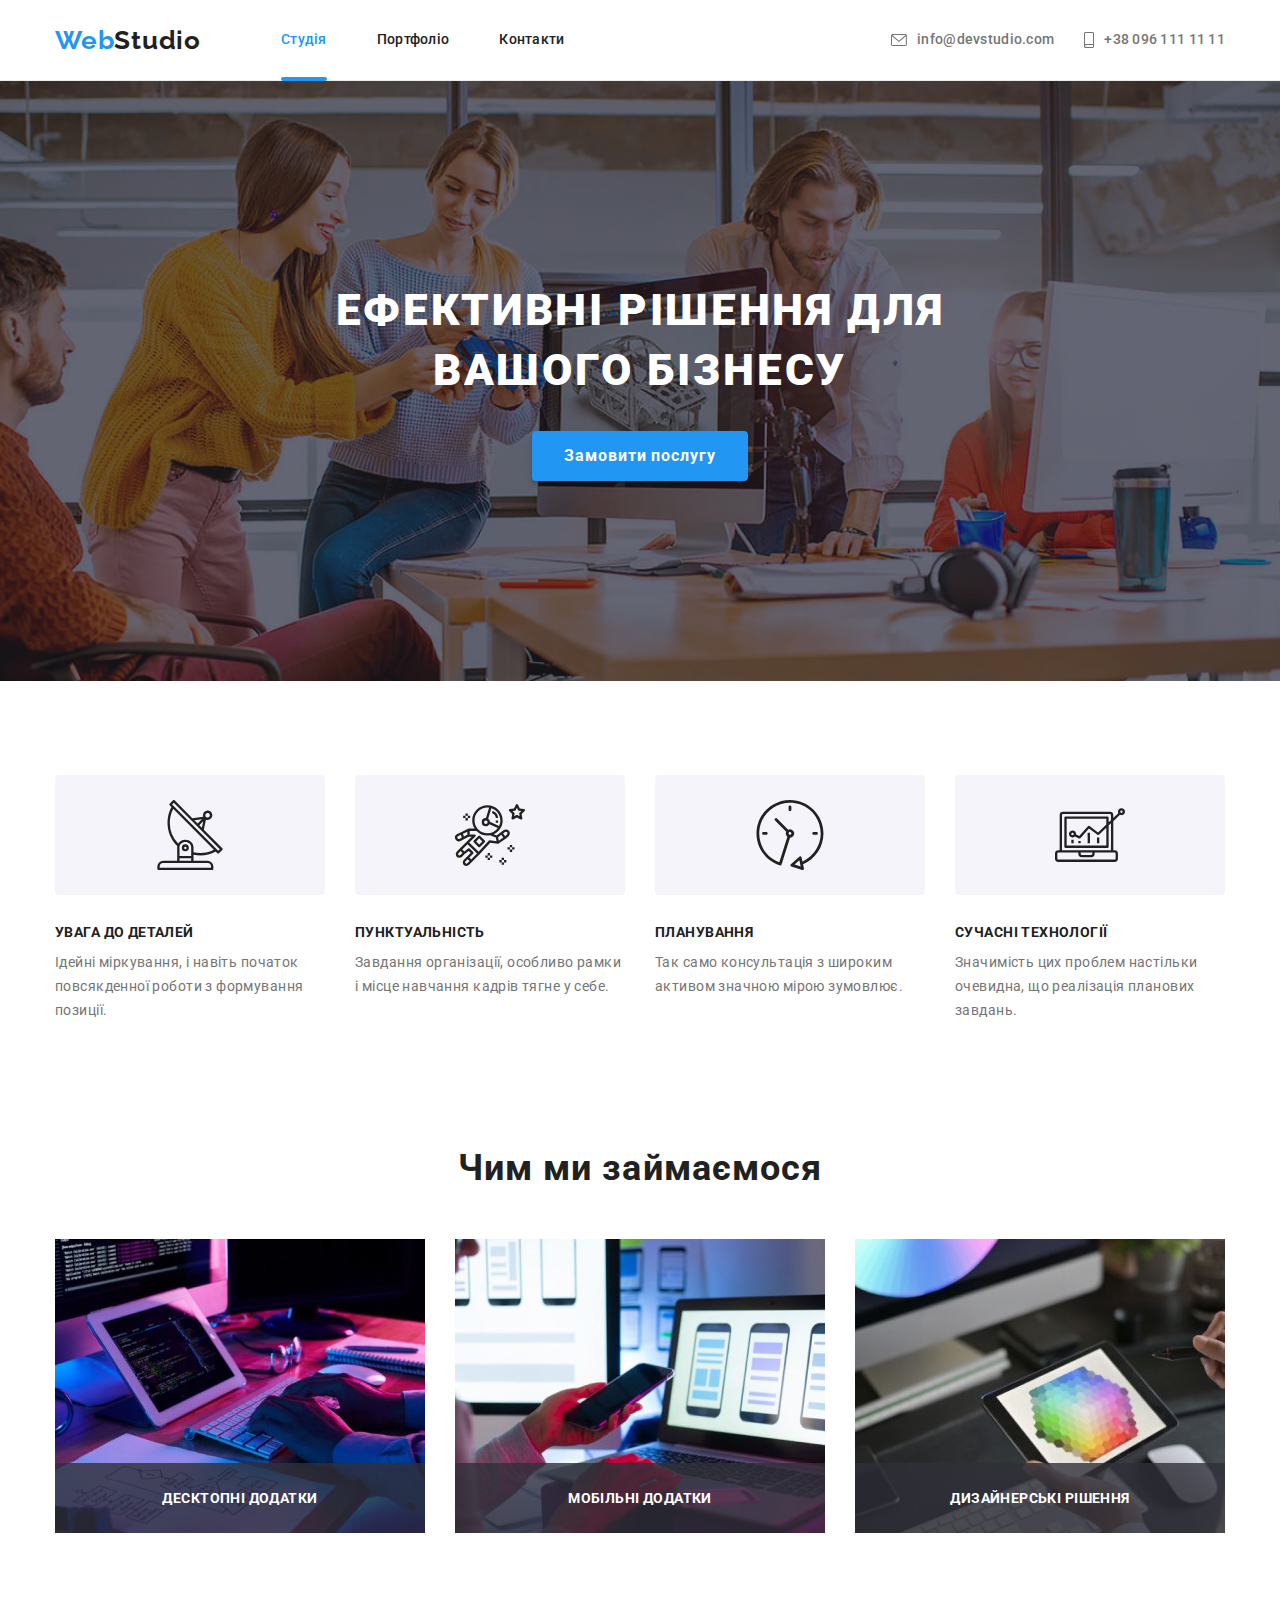
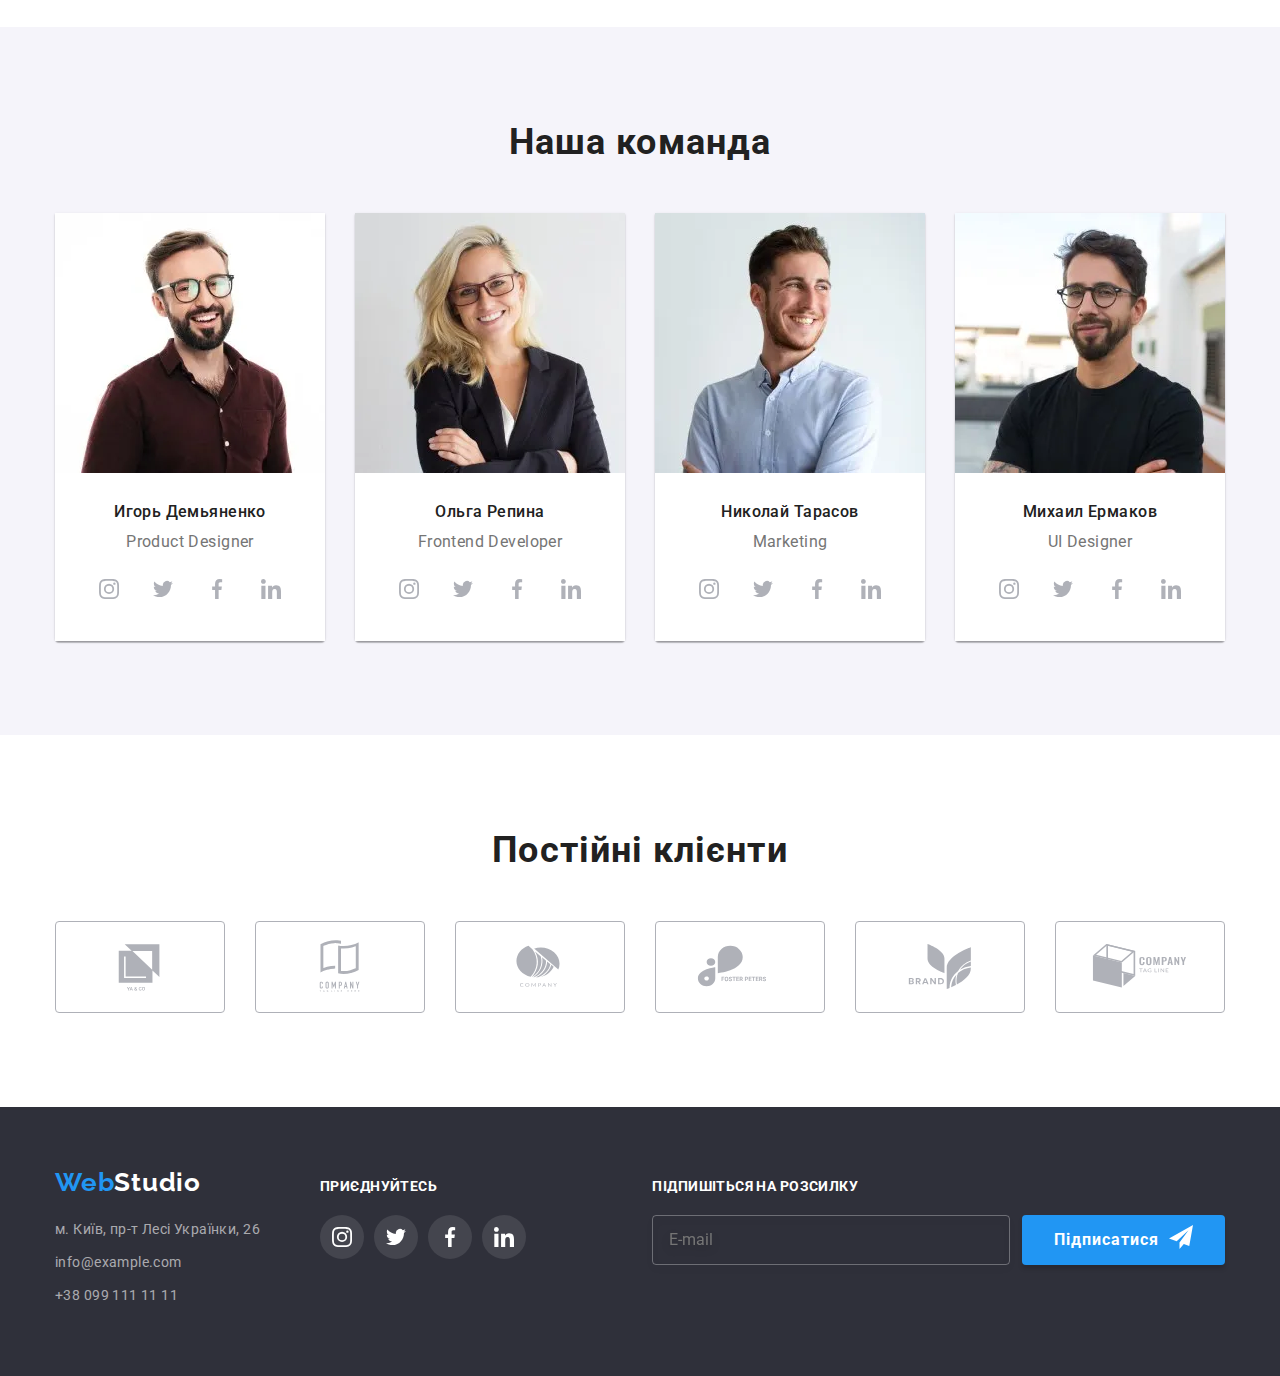
==== commit b7186554: "change 17_08" ====
--- a/index.html
+++ b/index.html
@@ -278,7 +278,7 @@
                   type="image/webp"
                 />
                 <source
-                  media="(min-width: 767px)"
+                  media="(max-width: 767px)"
                   srcset="
                     ./images/ourcomand/img-1@1x-sm.jpg 1x,
                     ./images/ourcomand/img-1@2x-sm.jpg 2x
@@ -392,7 +392,7 @@
                   type="image/webp"
                 />
                 <source
-                  media="(min-width: 767px)"
+                  media="(max-width: 767px)"
                   srcset="
                     ./images/ourcomand/img-2@1x-sm.jpg 1x,
                     ./images/ourcomand/img-2@2x-sm.jpg 2x
--- a/css/main.min.css
+++ b/css/main.min.css
@@ -1 +1 @@
-:root{--set-margin: 30px;--set-margin-ico: 10px;--set-item: 4}.site-about__subtitle,.footer__subtitle{font-size:14px;font-weight:700;line-height:1.14;text-transform:uppercase;letter-spacing:.03em}.visually-hidden{position:absolute;width:1px;height:1px;margin:-1px;border:0;padding:0;white-space:nowrap;-webkit-clip-path:inset(100%);clip-path:inset(100%);clip:rect(0 0 0 0);overflow:hidden}html{-webkit-box-sizing:border-box;box-sizing:border-box}body{color:#757575;font-family:"Roboto",sans-serif;letter-spacing:.03em;font-size:14px;line-height:1.71}.no-scroll{overflow:hidden}h1,h2,h3,h4,h5,h6,p,ul{margin:0px;padding:0px}img{display:block;max-width:100%;height:auto;-o-object-fit:cover;object-fit:cover;-o-object-position:center;object-position:center}.list{list-style-type:none}.link{text-decoration:none;color:currentColor}.container{padding-left:15px;padding-right:15px;margin-left:auto;margin-right:auto}@media screen and (min-width: 480px){.container{width:450px}}@media screen and (min-width: 768px){.container{width:738px}}@media screen and (min-width: 1200px){.container{width:1200px}}.section{padding:60px 0px}@media screen and (min-width: 1200px){.section{padding:94px 0px}}.section__title{margin-top:0px;margin-bottom:30px;font-weight:700;font-size:28px;line-height:1.17;color:#212121;text-align:center;letter-spacing:.03em}@media screen and (min-width: 1200px){.section__title{margin-bottom:50px;font-size:36px}}.card-set{display:-webkit-box;display:-ms-flexbox;display:flex;-ms-flex-wrap:wrap;flex-wrap:wrap;margin-left:calc(-1*var(--set-margin));margin-top:calc(-1*var(--set-margin))}.card-set__item{margin-left:var(--set-margin);margin-top:var(--set-margin)}.header{position:relative;font-weight:500;line-height:1.14;letter-spacing:.02em;border-bottom:solid 1px #ececec}.footer{padding:60px 0px;background-color:#2f303a}@media screen and (min-width: 1200px){.footer{padding-left:15px;padding-right:15px}}@media screen and (max-width: 1199px){.footer .btn{margin:0 auto}}@media screen and (min-width: 768px){.footer_card-set{display:-webkit-box;display:-ms-flexbox;display:flex;gap:60px;-ms-flex-wrap:wrap;flex-wrap:wrap;-webkit-box-align:baseline;-ms-flex-align:baseline;align-items:baseline;-ms-flex-pack:distribute;justify-content:space-around}}.footer__card-item{text-align:center}@media screen and (max-width: 767px){.footer__card-item{margin-bottom:60px}}.footer__card-item:last-child{margin-bottom:0px}@media screen and (min-width: 1200px){.footer__card-item:last-child{margin-left:auto}}@media screen and (min-width: 768px)and (max-width: 1199px){.footer__card-item:last-child{-webkit-box-flex:1;-ms-flex-positive:1;flex-grow:1}}@media screen and (min-width: 1200px){.footer__card-item{text-align:left}}.footer__logo{margin-bottom:20px;display:block}.footer__subtitle{margin-bottom:20px;color:#fff}.hero{max-width:1600px;padding-top:118px;padding-bottom:118px;margin-left:auto;margin-right:auto;background-color:#2f303a;background-image:-webkit-gradient(linear, left top, right top, from(rgba(47, 48, 58, 0.4)), to(rgba(47, 48, 58, 0.4))),url(../images/hero/img@1x_sm.png);background-image:linear-gradient(to right, rgba(47, 48, 58, 0.4), rgba(47, 48, 58, 0.4)),url(../images/hero/img@1x_sm.png);background-position:center;background-size:cover;background-repeat:no-repeat}@media(min-device-pixel-ratio: 2),(-webkit-min-device-pixel-ratio: 2),(min-resolution: 192dpi),(min-resolution: 2dppx){.hero{background-image:-webkit-gradient(linear, left top, right top, from(rgba(47, 48, 58, 0.4)), to(rgba(47, 48, 58, 0.4))),url(../images/hero/img@2x_sm.png);background-image:linear-gradient(to right, rgba(47, 48, 58, 0.4), rgba(47, 48, 58, 0.4)),url(../images/hero/img@2x_sm.png)}}@media screen and (min-width: 768px){.hero{background-image:-webkit-gradient(linear, left top, right top, from(rgba(47, 48, 58, 0.4)), to(rgba(47, 48, 58, 0.4))),url(../images/hero/img@1x_md.png);background-image:linear-gradient(to right, rgba(47, 48, 58, 0.4), rgba(47, 48, 58, 0.4)),url(../images/hero/img@1x_md.png)}}@media screen and (min-width: 768px)and (min-device-pixel-ratio: 2),screen and (min-width: 768px)and (-webkit-min-device-pixel-ratio: 2),screen and (min-width: 768px)and (min-resolution: 192dpi),screen and (min-width: 768px)and (min-resolution: 2dppx){.hero{background-image:-webkit-gradient(linear, left top, right top, from(rgba(47, 48, 58, 0.4)), to(rgba(47, 48, 58, 0.4))),url(../images/hero/img@2x_md.png);background-image:linear-gradient(to right, rgba(47, 48, 58, 0.4), rgba(47, 48, 58, 0.4)),url(../images/hero/img@2x_md.png)}}@media screen and (min-width: 1200px){.hero{padding-top:200px;padding-bottom:200px;background-image:-webkit-gradient(linear, left top, right top, from(rgba(47, 48, 58, 0.4)), to(rgba(47, 48, 58, 0.4))),url(../images/hero/img@1x_lg.png);background-image:linear-gradient(to right, rgba(47, 48, 58, 0.4), rgba(47, 48, 58, 0.4)),url(../images/hero/img@1x_lg.png)}}@media screen and (min-width: 1200px)and (min-device-pixel-ratio: 2),screen and (min-width: 1200px)and (-webkit-min-device-pixel-ratio: 2),screen and (min-width: 1200px)and (min-resolution: 192dpi),screen and (min-width: 1200px)and (min-resolution: 2dppx){.hero{background-image:-webkit-gradient(linear, left top, right top, from(rgba(47, 48, 58, 0.4)), to(rgba(47, 48, 58, 0.4))),url(../images/hero/img@2x_lg.png);background-image:linear-gradient(to right, rgba(47, 48, 58, 0.4), rgba(47, 48, 58, 0.4)),url(../images/hero/img@2x_lg.png)}}.hero__title{margin:0 auto;margin-bottom:30px;max-width:370px;text-align:center;font-size:26px;line-height:1.62;font-weight:900;color:#fff;letter-spacing:.06em;text-transform:uppercase}@media screen and (min-width: 1200px){.hero__title{max-width:696px;font-size:44px;line-height:1.36}}.hero__btn{margin-left:auto;margin-right:auto}@media screen and (min-width: 1200px){.site-about{padding-bottom:0px}}@media screen and (min-width: 768px){.site-about__list{display:-webkit-box;display:-ms-flexbox;display:flex;-ms-flex-wrap:wrap;flex-wrap:wrap;margin-left:calc(-1*var(--set-margin));margin-top:calc(-1*var(--set-margin))}}.site-about__item:not(:last-child){margin-bottom:30px}@media screen and (min-width: 768px){.site-about__item{margin-bottom:0px;margin-left:var(--set-margin);margin-top:var(--set-margin);-ms-flex-preferred-size:calc(50% - var(--set-margin));flex-basis:calc(50% - var(--set-margin))}}@media screen and (min-width: 1200px){.site-about__item{margin-left:var(--set-margin);margin-top:var(--set-margin);-ms-flex-preferred-size:calc(25% - var(--set-margin));flex-basis:calc(25% - var(--set-margin))}}.site-about__svg{display:-webkit-box;display:-ms-flexbox;display:flex;-webkit-box-pack:center;-ms-flex-pack:center;justify-content:center;-webkit-box-align:center;-ms-flex-align:center;align-items:center;width:100%;padding-top:25px;padding-bottom:25px;margin-bottom:30px;border-radius:4px;background-color:#f5f4fa}.site-about__subtitle{text-align:center;margin-bottom:10px;color:#212121}@media screen and (min-width: 768px){.site-about__subtitle{text-align:left}}.site-work{display:none}@media screen and (min-width: 1200px){.site-work{display:block}}.site-work__item{position:relative;-ms-flex-preferred-size:calc(33.3333333333% - var(--set-margin));flex-basis:calc(33.3333333333% - var(--set-margin))}.site-work__block{position:absolute;bottom:0;left:0px;width:100%;padding-top:27px;padding-bottom:27px;background-color:rgba(47,48,58,.8);line-height:1.1428571429;text-align:center;text-transform:uppercase;color:#fff;font-size:14px}.site-command{background-color:#f5f4fa;text-align:center}@media screen and (min-width: 768px){.site-command__list{display:-webkit-box;display:-ms-flexbox;display:flex;-ms-flex-wrap:wrap;flex-wrap:wrap;margin-left:calc(-1*var(--set-margin));margin-top:calc(-1*var(--set-margin))}}.site-command__item{-webkit-box-shadow:0px 1px 3px rgba(0,0,0,.12),0px 1px 1px rgba(0,0,0,.14),0px 2px 1px rgba(0,0,0,.2);box-shadow:0px 1px 3px rgba(0,0,0,.12),0px 1px 1px rgba(0,0,0,.14),0px 2px 1px rgba(0,0,0,.2);border-radius:0px 0px 4px 4px;background-color:var(--color-white)}@media screen and (max-width: 767px){.site-command__item:not(:last-child){margin-bottom:30px}}@media screen and (min-width: 768px){.site-command__item{margin-left:var(--set-margin);margin-top:var(--set-margin);-ms-flex-preferred-size:calc(50% - var(--set-margin));flex-basis:calc(50% - var(--set-margin))}}@media screen and (min-width: 1200px){.site-command__item{margin-left:var(--set-margin);margin-top:var(--set-margin);-ms-flex-preferred-size:calc(25% - var(--set-margin));flex-basis:calc(25% - var(--set-margin))}}.site-command__body{padding:30px}.site-command__name{color:#212121;font-weight:500;line-height:1.18;font-size:16px;margin-bottom:10px}.site-command__text{font-size:16px;line-height:1.19;margin-bottom:16px}.site-clients__list{display:-webkit-box;display:-ms-flexbox;display:flex;-ms-flex-wrap:wrap;flex-wrap:wrap;margin-left:calc(-1*var(--set-margin));margin-top:calc(-1*var(--set-margin))}.site-clients__item{margin-left:var(--set-margin);margin-top:var(--set-margin);-ms-flex-preferred-size:calc(50% - var(--set-margin));flex-basis:calc(50% - var(--set-margin))}@media screen and (min-width: 768px){.site-clients__item{margin-left:var(--set-margin);margin-top:var(--set-margin);-ms-flex-preferred-size:calc(33.3333333333% - var(--set-margin));flex-basis:calc(33.3333333333% - var(--set-margin))}}@media screen and (min-width: 1200px){.site-clients__item{margin-left:var(--set-margin);margin-top:var(--set-margin);-ms-flex-preferred-size:calc(16.6666666667% - var(--set-margin));flex-basis:calc(16.6666666667% - var(--set-margin))}}.site-clients__link{display:-webkit-box;display:-ms-flexbox;display:flex;height:92px;-webkit-box-align:center;-ms-flex-align:center;align-items:center;fill:#afb1b8;border:1px solid;border-color:#afb1b8;border-radius:4px;-webkit-transition-property:fill,border-color;transition-property:fill,border-color;-webkit-transition-duration:250ms;transition-duration:250ms;-webkit-transition-timing-function:cubic-bezier(0.4, 0, 0.2, 1);transition-timing-function:cubic-bezier(0.4, 0, 0.2, 1)}.site-clients__link:hover,.site-clients__link:focus{fill:#2196f3;border-color:#2196f3}.site-clients__svg{display:block;margin:0 auto}@media screen and (min-width: 768px){.porfolio-work__list{display:-webkit-box;display:-ms-flexbox;display:flex;-ms-flex-wrap:wrap;flex-wrap:wrap;margin-left:calc(-1*var(--set-margin));margin-top:calc(-1*var(--set-margin))}}.porfolio-work__item:not(:last-child){margin-bottom:30px}@media screen and (min-width: 768px){.porfolio-work__item{margin-bottom:0px;margin-left:var(--set-margin);margin-top:var(--set-margin);-ms-flex-preferred-size:calc(50% - var(--set-margin));flex-basis:calc(50% - var(--set-margin))}}@media screen and (min-width: 1200px){.porfolio-work__item{margin-left:var(--set-margin);margin-top:var(--set-margin);-ms-flex-preferred-size:calc(33.3333333333% - var(--set-margin));flex-basis:calc(33.3333333333% - var(--set-margin))}}.porfolio-work__link{display:-webkit-box;display:-ms-flexbox;display:flex;height:100%;-webkit-box-orient:vertical;-webkit-box-direction:normal;-ms-flex-direction:column;flex-direction:column;-webkit-transition-property:-webkit-box-shadow;transition-property:-webkit-box-shadow;transition-property:box-shadow;transition-property:box-shadow, -webkit-box-shadow;-webkit-transition-duration:250ms;transition-duration:250ms;-webkit-transition-timing-function:cubic-bezier(0.4, 0, 0.2, 1);transition-timing-function:cubic-bezier(0.4, 0, 0.2, 1)}.porfolio-work__link:hover,.porfolio-work__link:focus{-webkit-box-shadow:0px 1px 1px rgba(0,0,0,.12),0px 4px 4px rgba(0,0,0,.06),1px 4px 6px rgba(0,0,0,.16);box-shadow:0px 1px 1px rgba(0,0,0,.12),0px 4px 4px rgba(0,0,0,.06),1px 4px 6px rgba(0,0,0,.16)}.porfolio-work__thumb{position:relative;overflow:hidden}.porfolio-work__overlay{position:absolute;width:100%;height:100%;bottom:0;left:0;padding-left:24px;padding-right:24px;padding-top:24px;padding-bottom:24px;display:-webkit-box;display:-ms-flexbox;display:flex;-webkit-box-pack:center;-ms-flex-pack:center;justify-content:center;-webkit-box-align:center;-ms-flex-align:center;align-items:center;line-height:1.5555555556;color:#fff;font-size:18px;background:rgba(33,150,243,.9);-webkit-transform:translateY(100%);transform:translateY(100%);-webkit-transition:-webkit-transform 250ms cubic-bezier(0.4, 0, 0.2, 1);transition:-webkit-transform 250ms cubic-bezier(0.4, 0, 0.2, 1);transition:transform 250ms cubic-bezier(0.4, 0, 0.2, 1);transition:transform 250ms cubic-bezier(0.4, 0, 0.2, 1), -webkit-transform 250ms cubic-bezier(0.4, 0, 0.2, 1);opacity:0;-webkit-transition:opacity 250ms cubic-bezier(0.4, 0, 0.2, 1);transition:opacity 250ms cubic-bezier(0.4, 0, 0.2, 1)}.porfolio-work__link:hover .porfolio-work__overlay,.porfolio-work__link:focus .porfolio-work__overlay{-webkit-transform:translateY(0%);transform:translateY(0%);opacity:1}.porfolio-work__block{-webkit-box-flex:1;-ms-flex-positive:1;flex-grow:1;padding:20px 24px;border-left:solid 1px #eee;border-right:solid 1px #eee;border-bottom:solid 1px #eee}.porfolio-work__title{margin-bottom:4px;color:#212121;font-weight:700;font-size:18px;line-height:2;letter-spacing:.06em}.porfolio-work__text{font-size:16px;line-height:1.88}.porfolio-work__p{height:100%;overflow:auto}.logo{color:#2196f3;text-decoration:none;font-family:"Raleway",sans-serif;font-weight:700;font-size:26px;line-height:1.19;letter-spacing:.03em}.logo--black{color:#212121}.logo--white{color:#fff}.main-nav{display:-webkit-box;display:-ms-flexbox;display:flex;-webkit-box-align:center;-ms-flex-align:center;align-items:center}@media screen and (min-width: 768px){.main-nav{gap:80px}}.main-nav__list{display:-webkit-box;display:-ms-flexbox;display:flex;margin-left:93px}.main-nav__list:last-child{margin-left:auto}.main-nav__item+.main-nav__item{margin-left:50px}.main-nav__item{position:relative}.main-nav__link{display:-webkit-inline-box;display:-ms-inline-flexbox;display:inline-flex;-webkit-box-align:center;-ms-flex-align:center;align-items:center;color:#212121;padding-top:32px;padding-bottom:32px;-webkit-transition-property:color;transition-property:color;-webkit-transition-duration:250ms;transition-duration:250ms;-webkit-transition-timing-function:cubic-bezier(0.4, 0, 0.2, 1);transition-timing-function:cubic-bezier(0.4, 0, 0.2, 1)}.main-nav__link--active{color:#2196f3}.main-nav__link--active::after{content:"";position:absolute;bottom:-1px;left:0px;display:block;width:100%;height:4px;border-radius:2px;background-color:#2196f3}.main-nav__link:hover,.main-nav__link:focus{color:#2196f3}.main-nav__link--cgrey{color:#757575}.main-nav__svg{margin-right:10px;fill:currentColor}.btn{display:-webkit-box;display:-ms-flexbox;display:flex;-webkit-box-pack:center;-ms-flex-pack:center;justify-content:center;-ms-flex-line-pack:center;align-content:center;min-width:200px;padding:10px 32px;font-weight:700;font-size:16px;line-height:1.88;font-family:inherit;cursor:pointer;letter-spacing:.06em;border:none;border-radius:4px;background-color:#2196f3;color:#fff;-webkit-box-shadow:0px 4px 4px rgba(0,0,0,.15);box-shadow:0px 4px 4px rgba(0,0,0,.15);-webkit-transition:background-color 250ms cubic-bezier(0.4, 0, 0.2, 1);transition:background-color 250ms cubic-bezier(0.4, 0, 0.2, 1)}.btn:hover,.btn:focus{background-color:#188ce8}.btn__icon{margin-right:10px}.contact{font-style:inherit}.contact__item{margin-bottom:9px}.contact__link{color:rgba(255,255,255,.6);font-style:normal;-webkit-transition-property:color;transition-property:color;-webkit-transition-duration:250ms;transition-duration:250ms;-webkit-transition-timing-function:cubic-bezier(0.4, 0, 0.2, 1);transition-timing-function:cubic-bezier(0.4, 0, 0.2, 1)}.contact__link:hover,.contact__link:focus{color:#fff}@media screen and (min-width: 1200px){.form-mailing{display:-webkit-box;display:-ms-flexbox;display:flex;gap:12px;-webkit-box-align:start;-ms-flex-align:start;align-items:flex-start;-webkit-box-pack:justify;-ms-flex-pack:justify;justify-content:space-between}}.form-mailing__input{width:100%;height:50px;padding:15px 16px;background-color:inherit;border:1px solid rgba(255,255,255,.3);-webkit-filter:drop-shadow(0px 4px 4px rgba(0, 0, 0, 0.15));filter:drop-shadow(0px 4px 4px rgba(0, 0, 0, 0.15));border-radius:4px;font-size:16px;line-height:1.25;font-weight:400;color:rgba(255,255,255,.6)}@media screen and (min-width: 1200px){.form-mailing__input{width:358px}}@media screen and (max-width: 1199px){.form-mailing__input{margin-bottom:30px}}@media screen and (min-width: 768px)and (max-width: 1199px){.form-mailing__input{max-width:450px}}.backdrop{position:fixed;top:0px;left:0px;width:100%;height:100%;background:rgba(0,0,0,.2);opacity:1;-webkit-transition:opacity 250ms cubic-bezier(0.4, 0, 0.2, 1),visibility 250ms cubic-bezier(0.4, 0, 0.2, 1);transition:opacity 250ms cubic-bezier(0.4, 0, 0.2, 1),visibility 250ms cubic-bezier(0.4, 0, 0.2, 1)}.backdrop.is-hidden{opacity:0;visibility:hidden;pointer-events:none}.backdrop.is-hidden .modal{-webkit-transform:translate(-50%, -50%) scale(0.9);transform:translate(-50%, -50%) scale(0.9)}.modal{position:absolute;top:50%;left:50%;background-color:#fff;-webkit-box-shadow:0px 1px 3px rgba(0,0,0,.12),0px 1px 1px rgba(0,0,0,.14),0px 2px 1px rgba(0,0,0,.2);box-shadow:0px 1px 3px rgba(0,0,0,.12),0px 1px 1px rgba(0,0,0,.14),0px 2px 1px rgba(0,0,0,.2);border-radius:4px;padding:40px;max-height:100%;overflow:auto;-webkit-transform:translate(-50%, -50%) scale(1);transform:translate(-50%, -50%) scale(1);-webkit-transition:-webkit-transform 250ms cubic-bezier(0.4, 0, 0.2, 1);transition:-webkit-transform 250ms cubic-bezier(0.4, 0, 0.2, 1);transition:transform 250ms cubic-bezier(0.4, 0, 0.2, 1);transition:transform 250ms cubic-bezier(0.4, 0, 0.2, 1), -webkit-transform 250ms cubic-bezier(0.4, 0, 0.2, 1)}@media screen and (max-width: 479px){.modal{max-width:450px}}@media screen and (min-width: 480px)and (max-width: 1199px){.modal{width:450px}}@media screen and (min-width: 1200px){.modal{width:528px}}.btn-close{position:absolute;right:8px;top:8px;display:-webkit-box;display:-ms-flexbox;display:flex;-webkit-box-pack:center;-ms-flex-pack:center;justify-content:center;-webkit-box-align:center;-ms-flex-align:center;align-items:center;width:30px;height:30px;padding:0px;border:1px solid rgba(0,0,0,.1);border-radius:50%;background-color:rgba(0,0,0,0);cursor:pointer;fill:#000;-webkit-transition:fill 250ms cubic-bezier(0.4, 0, 0.2, 1);transition:fill 250ms cubic-bezier(0.4, 0, 0.2, 1)}.btn-close:hover,.btn-close:focus{fill:#2196f3}.form-feedback__title{display:block;margin-bottom:12px;line-height:1.5;font-size:20px;text-align:center;color:#212121}@media screen and (min-width: 1200px){.form-feedback__title{line-height:1.15}}.form-feedback__field{margin-bottom:10px}.form-feedback__field--mb20{margin-bottom:20px}.form-feedback__label{display:block;margin-bottom:4px;font-size:12px;line-height:1.1666666667;letter-spacing:.01em}.form-feedback__block{position:relative}.form-feedback__input{display:block;width:100%;height:40px;padding:12px;padding-left:42px;border:1px solid;border-color:rgba(33,33,33,.2);border-radius:4px;cursor:pointer;-webkit-transition:border-color 250ms cubic-bezier(0.4, 0, 0.2, 1);transition:border-color 250ms cubic-bezier(0.4, 0, 0.2, 1)}.form-feedback__input:hover,.form-feedback__input:focus{outline:none;border-color:#2196f3}.form-feedback__icon{position:absolute;display:-webkit-box;display:-ms-flexbox;display:flex;-webkit-box-pack:center;-ms-flex-pack:center;justify-content:center;-webkit-box-align:center;-ms-flex-align:center;align-items:center;top:50%;left:12px;-webkit-transform:translateY(-50%);transform:translateY(-50%);fill:var(--color-black);-webkit-transition:fill 250ms var(--timing-function);transition:fill 250ms var(--timing-function)}.form-feedback__icon:hover{fill:#2196f3;cursor:pointer}.form-feedback__input:focus+.form-feedback__icon,.form-feedback__input:hover+.form-feedback__icon{fill:#2196f3}.form-feedback__textarea{display:block;width:100%;height:120px;padding:12px 16px;resize:none;border:solid 1px;border-color:rgba(33,33,33,.2);border-radius:4px;-webkit-transition:border-color 250ms cubic-bezier(0.4, 0, 0.2, 1);transition:border-color 250ms cubic-bezier(0.4, 0, 0.2, 1);cursor:pointer}.form-feedback__textarea::-webkit-input-placeholder{font-size:12px;line-height:1.1666666667;letter-spacing:.01em;color:rgba(117,117,117,.5)}.form-feedback__textarea::-moz-placeholder{font-size:12px;line-height:1.1666666667;letter-spacing:.01em;color:rgba(117,117,117,.5)}.form-feedback__textarea:-ms-input-placeholder{font-size:12px;line-height:1.1666666667;letter-spacing:.01em;color:rgba(117,117,117,.5)}.form-feedback__textarea::-ms-input-placeholder{font-size:12px;line-height:1.1666666667;letter-spacing:.01em;color:rgba(117,117,117,.5)}.form-feedback__textarea::placeholder{font-size:12px;line-height:1.1666666667;letter-spacing:.01em;color:rgba(117,117,117,.5)}.form-feedback__textarea:focus,.form-feedback__textarea:hover{outline:none;border-color:#2196f3}.form-feedback__btn{margin:0 auto}.custom-checkbox{display:-webkit-box;display:-ms-flexbox;display:flex;-webkit-box-align:center;-ms-flex-align:center;align-items:center;gap:9px;-webkit-box-pack:center;-ms-flex-pack:center;justify-content:center;margin-bottom:30px;cursor:pointer}.custom-checkbox:hover>.custom-checkbox__icon{border:solid 2px #2196f3}.custom-checkbox_input{-webkit-appearance:none;-moz-appearance:none;appearance:none;position:absolute}.custom-checkbox__icon{display:inline-block;width:16px;height:15px;background:#fff;border-radius:4px;border:solid 2px #212121;-webkit-transition:border 250ms cubic-bezier(0.4, 0, 0.2, 1),background 250ms cubic-bezier(0.4, 0, 0.2, 1);transition:border 250ms cubic-bezier(0.4, 0, 0.2, 1),background 250ms cubic-bezier(0.4, 0, 0.2, 1)}.custom-checkbox_input:checked+.custom-checkbox__icon{background-image:url(../images/modal/icon-check.svg);background-color:#2196f3;background-size:contain;background-origin:border-box;border:2px solid #2196f3}.custom-checkbox_input:focus+.custom-checkbox__icon{border:solid 2px #2196f3}.custom-checkbox__text{font-size:12px;line-height:1.17}.custom-checkbox__link{color:#2196f3}.filter{margin-bottom:43px;display:-webkit-box;display:-ms-flexbox;display:flex;gap:8px}@media screen and (max-width: 767px){.filter{-ms-flex-wrap:wrap;flex-wrap:wrap;-webkit-box-pack:start;-ms-flex-pack:start;justify-content:start}}@media screen and (min-width: 768px){.filter{-webkit-box-pack:center;-ms-flex-pack:center;justify-content:center}}.filter__item{margin-bottom:7px}.filter__button{padding:6px 22px;border:none;border-radius:4px;font-weight:500;font-size:16px;line-height:1.63;text-align:center;font-family:inherit;cursor:pointer;-webkit-transition-property:color,background-color,-webkit-box-shadow;transition-property:color,background-color,-webkit-box-shadow;transition-property:color,background-color,box-shadow;transition-property:color,background-color,box-shadow,-webkit-box-shadow;-webkit-transition-duration:250ms;transition-duration:250ms;-webkit-transition-timing-function:cubic-bezier(0.4, 0, 0.2, 1);transition-timing-function:cubic-bezier(0.4, 0, 0.2, 1)}.filter__button:hover,.filter__button:focus,.filter__button--active{background-color:#2196f3;color:#fff;-webkit-box-shadow:0px 3px 1px rgba(0,0,0,.1),0px 1px 2px rgba(0,0,0,.08),0px 2px 2px rgba(0,0,0,.12);box-shadow:0px 3px 1px rgba(0,0,0,.1),0px 1px 2px rgba(0,0,0,.08),0px 2px 2px rgba(0,0,0,.12)}.card-set-ico{display:-webkit-box;display:-ms-flexbox;display:flex;gap:10px;-webkit-box-pack:center;-ms-flex-pack:center;justify-content:center}.card-set-ico__item{width:44px;height:44px;display:-webkit-box;display:-ms-flexbox;display:flex;border-radius:50%;-webkit-box-align:center;-ms-flex-align:center;align-items:center;-webkit-box-pack:center;-ms-flex-pack:center;justify-content:center;fill:#afb1b8;-webkit-transition-property:background-color,fill;transition-property:background-color,fill;-webkit-transition-duration:250ms;transition-duration:250ms;-webkit-transition-timing-function:cubic-bezier(0.4, 0, 0.2, 1);transition-timing-function:cubic-bezier(0.4, 0, 0.2, 1)}.card-set-ico__item:hover,.card-set-ico__item:focus{background-color:#2196f3;fill:#fff}.card-set-ico__item--footer{background-color:rgba(255,255,255,.1);-webkit-transition-property:background-color;transition-property:background-color;-webkit-transition-duration:250ms;transition-duration:250ms;-webkit-transition-timing-function:cubic-bezier(0.4, 0, 0.2, 1);transition-timing-function:cubic-bezier(0.4, 0, 0.2, 1);fill:#fff}.menu-button{display:-webkit-inline-box;display:-ms-inline-flexbox;display:inline-flex;margin:0;padding:10px 0;margin-left:auto;border:none;background-color:rgba(0,0,0,0);z-index:101;cursor:pointer}@media screen and (min-width: 768px){.menu-button{display:none}}.menu-button:hover .menu-button__close,.menu-button:focus .menu-button__close{fill:#2196f3}.menu-button__close{display:none;fill:#212121;-webkit-transition:fill 250ms cubic-bezier(0.4, 0, 0.2, 1);transition:fill 250ms cubic-bezier(0.4, 0, 0.2, 1)}.menu-button.is-open .menu-button__close{display:block}.menu-button__menu{display:block}.menu-button.is-open .menu-button__menu{display:none}.menu-container{background-color:#fff;width:100%}@media screen and (max-width: 767px){.menu-container{display:none;position:fixed;top:0;left:0;width:100%;height:100%;padding:48px 40px;z-index:100}.menu-container.is-open{display:-webkit-box;display:-ms-flexbox;display:flex;-webkit-box-orient:vertical;-webkit-box-direction:normal;-ms-flex-direction:column;flex-direction:column}}@media screen and (min-width: 768px){.menu-container{display:-webkit-box;display:-ms-flexbox;display:flex;-webkit-box-pack:justify;-ms-flex-pack:justify;justify-content:space-between;-webkit-box-align:center;-ms-flex-align:center;align-items:center}}@media screen and (max-width: 767px){.contacts{margin-bottom:64px}}@media screen and (min-width: 768px){.contacts__list{display:-webkit-box;display:-ms-flexbox;display:flex}}@media screen and (min-width: 768px)and (max-width: 1199px){.contacts__list{font-size:12px;-webkit-box-orient:vertical;-webkit-box-direction:normal;-ms-flex-direction:column;flex-direction:column}}@media screen and (max-width: 767px){.contacts__list{display:-webkit-box;display:-ms-flexbox;display:flex;-webkit-box-orient:vertical;-webkit-box-direction:reverse;-ms-flex-direction:column-reverse;flex-direction:column-reverse;gap:32px}}@media screen and (min-width: 768px){.contacts__item{position:relative}}@media screen and (min-width: 1200px){.contacts__item+.contacts__item{margin-left:30px}}@media screen and (min-width: 768px)and (max-width: 1199px){.contacts__item:first-child{margin-bottom:10px}}.contacts__link{display:-webkit-box;display:-ms-flexbox;display:flex;-webkit-box-align:center;-ms-flex-align:center;align-items:center;color:#212121;-webkit-transition-property:color;transition-property:color;-webkit-transition-duration:250ms;transition-duration:250ms;-webkit-transition-timing-function:cubic-bezier(0.4, 0, 0.2, 1);transition-timing-function:cubic-bezier(0.4, 0, 0.2, 1)}.contacts__link:hover,.contacts__link:focus{color:#2196f3}.contacts__link--cgrey{color:#757575}@media screen and (min-width: 1200px){.contacts__link{padding-top:32px;padding-bottom:32px}}@media screen and (max-width: 767px){.contacts__link--mobile{font-size:34px;line-height:1.18;color:#2196f3}.contacts__link--email{font-size:24px;line-height:1.17}}.contacts__svg{display:none}@media screen and (min-width: 768px){.contacts__svg{display:block;margin-right:10px;fill:currentColor}}@media screen and (max-width: 767px){.navigation{margin-bottom:auto}}@media screen and (min-width: 768px){.navigation__list{display:-webkit-box;display:-ms-flexbox;display:flex;margin-left:93px}.navigation__list:last-child{margin-left:auto}}@media screen and (min-width: 768px){.navigation__item+.navigation__item{margin-left:50px}}@media screen and (min-width: 768px){.navigation__item{position:relative}}@media screen and (max-width: 767px){.navigation__item{display:block}.navigation__item:not(:last-child){margin-bottom:20px}}.navigation__link{color:#212121;-webkit-transition-property:color;transition-property:color;-webkit-transition-duration:250ms;transition-duration:250ms;-webkit-transition-timing-function:cubic-bezier(0.4, 0, 0.2, 1);transition-timing-function:cubic-bezier(0.4, 0, 0.2, 1)}.navigation__link--active{color:#2196f3}.navigation__link:hover,.navigation__link:focus{color:#2196f3}@media screen and (min-width: 768px){.navigation__link{display:-webkit-inline-box;display:-ms-inline-flexbox;display:inline-flex;-webkit-box-align:center;-ms-flex-align:center;align-items:center;padding-top:32px;padding-bottom:32px}.navigation__link--active::after{content:"";position:absolute;bottom:-1px;left:0px;display:block;width:100%;height:4px;border-radius:2px;background-color:#2196f3}}@media screen and (max-width: 767px){.navigation__link{font-size:40px;line-height:1.18;letter-spacing:.02em}}.social{display:none}@media screen and (max-width: 767px){.social{display:-webkit-box;display:-ms-flexbox;display:flex;-ms-flex-wrap:wrap;flex-wrap:wrap;gap:10px}}.social__item:not(:last-child){border-right:1px solid rgba(33,33,33,.2);padding-right:10px}.social__link{font-weight:500;font-size:18px;line-height:1.22px;color:#2196f3}/*# sourceMappingURL=main.min.css.map */+:root{--set-margin: 30px;--set-margin-ico: 10px;--set-item: 4}.site-about__subtitle,.footer__subtitle{font-size:14px;font-weight:700;line-height:1.14;text-transform:uppercase;letter-spacing:.03em}.visually-hidden{position:absolute;width:1px;height:1px;margin:-1px;border:0;padding:0;white-space:nowrap;-webkit-clip-path:inset(100%);clip-path:inset(100%);clip:rect(0 0 0 0);overflow:hidden}html{-webkit-box-sizing:border-box;box-sizing:border-box}body{color:#757575;font-family:"Roboto",sans-serif;letter-spacing:.03em;font-size:14px;line-height:1.71}.no-scroll{overflow:hidden}h1,h2,h3,h4,h5,h6,p,ul{margin:0px;padding:0px}img{display:block;max-width:100%;height:auto;-o-object-fit:cover;object-fit:cover;-o-object-position:center;object-position:center}.list{list-style-type:none}.link{text-decoration:none;color:currentColor}.container{padding-left:15px;padding-right:15px;margin-left:auto;margin-right:auto}@media screen and (min-width: 480px){.container{width:450px}}@media screen and (min-width: 768px){.container{width:738px}}@media screen and (min-width: 1200px){.container{width:1200px}}.section{padding:60px 0px}@media screen and (min-width: 1200px){.section{padding:94px 0px}}.section__title{margin-top:0px;margin-bottom:30px;font-weight:700;font-size:28px;line-height:1.17;color:#212121;text-align:center;letter-spacing:.03em}@media screen and (min-width: 1200px){.section__title{margin-bottom:50px;font-size:36px}}.card-set{display:-webkit-box;display:-ms-flexbox;display:flex;-ms-flex-wrap:wrap;flex-wrap:wrap;margin-left:calc(-1*var(--set-margin));margin-top:calc(-1*var(--set-margin))}.card-set__item{margin-left:var(--set-margin);margin-top:var(--set-margin)}.header{position:relative;font-weight:500;line-height:1.14;letter-spacing:.02em;border-bottom:solid 1px #ececec}.footer{padding:60px 0px;background-color:#2f303a}@media screen and (min-width: 1200px){.footer{padding-left:15px;padding-right:15px}}@media screen and (max-width: 1199px){.footer .btn{margin:0 auto}}@media screen and (min-width: 768px){.footer_card-set{display:-webkit-box;display:-ms-flexbox;display:flex;gap:60px;-ms-flex-wrap:wrap;flex-wrap:wrap;-webkit-box-align:baseline;-ms-flex-align:baseline;align-items:baseline;-ms-flex-pack:distribute;justify-content:space-around}}.footer__card-item{text-align:center}@media screen and (max-width: 767px){.footer__card-item{margin-bottom:60px}}.footer__card-item:last-child{margin-bottom:0px}@media screen and (min-width: 1200px){.footer__card-item:last-child{margin-left:auto}}@media screen and (min-width: 768px)and (max-width: 1199px){.footer__card-item:last-child{-webkit-box-flex:1;-ms-flex-positive:1;flex-grow:1}}@media screen and (min-width: 1200px){.footer__card-item{text-align:left}}.footer__logo{margin-bottom:20px;display:block}.footer__subtitle{margin-bottom:20px;color:#fff}.hero{max-width:1600px;padding-top:118px;padding-bottom:118px;margin-left:auto;margin-right:auto;background-color:#2f303a;background-image:-webkit-gradient(linear, left top, right top, from(rgba(47, 48, 58, 0.4)), to(rgba(47, 48, 58, 0.4))),url(../images/hero/img@1x_sm.png);background-image:linear-gradient(to right, rgba(47, 48, 58, 0.4), rgba(47, 48, 58, 0.4)),url(../images/hero/img@1x_sm.png);background-position:center;background-size:cover;background-repeat:no-repeat}@media(min-device-pixel-ratio: 2),(-webkit-min-device-pixel-ratio: 2),(min-resolution: 192dpi),(min-resolution: 2dppx){.hero{background-image:-webkit-gradient(linear, left top, right top, from(rgba(47, 48, 58, 0.4)), to(rgba(47, 48, 58, 0.4))),url(../images/hero/img@2x_sm.png);background-image:linear-gradient(to right, rgba(47, 48, 58, 0.4), rgba(47, 48, 58, 0.4)),url(../images/hero/img@2x_sm.png)}}@media screen and (min-width: 768px){.hero{background-image:-webkit-gradient(linear, left top, right top, from(rgba(47, 48, 58, 0.4)), to(rgba(47, 48, 58, 0.4))),url(../images/hero/img@1x_md.png);background-image:linear-gradient(to right, rgba(47, 48, 58, 0.4), rgba(47, 48, 58, 0.4)),url(../images/hero/img@1x_md.png)}}@media screen and (min-width: 768px)and (min-device-pixel-ratio: 2),screen and (min-width: 768px)and (-webkit-min-device-pixel-ratio: 2),screen and (min-width: 768px)and (min-resolution: 192dpi),screen and (min-width: 768px)and (min-resolution: 2dppx){.hero{background-image:-webkit-gradient(linear, left top, right top, from(rgba(47, 48, 58, 0.4)), to(rgba(47, 48, 58, 0.4))),url(../images/hero/img@2x_md.png);background-image:linear-gradient(to right, rgba(47, 48, 58, 0.4), rgba(47, 48, 58, 0.4)),url(../images/hero/img@2x_md.png)}}@media screen and (min-width: 1200px){.hero{padding-top:200px;padding-bottom:200px;background-image:-webkit-gradient(linear, left top, right top, from(rgba(47, 48, 58, 0.4)), to(rgba(47, 48, 58, 0.4))),url(../images/hero/img@1x_lg.png);background-image:linear-gradient(to right, rgba(47, 48, 58, 0.4), rgba(47, 48, 58, 0.4)),url(../images/hero/img@1x_lg.png)}}@media screen and (min-width: 1200px)and (min-device-pixel-ratio: 2),screen and (min-width: 1200px)and (-webkit-min-device-pixel-ratio: 2),screen and (min-width: 1200px)and (min-resolution: 192dpi),screen and (min-width: 1200px)and (min-resolution: 2dppx){.hero{background-image:-webkit-gradient(linear, left top, right top, from(rgba(47, 48, 58, 0.4)), to(rgba(47, 48, 58, 0.4))),url(../images/hero/img@2x_lg.png);background-image:linear-gradient(to right, rgba(47, 48, 58, 0.4), rgba(47, 48, 58, 0.4)),url(../images/hero/img@2x_lg.png)}}.hero__title{margin:0 auto;margin-bottom:30px;max-width:370px;text-align:center;font-size:26px;line-height:1.62;font-weight:900;color:#fff;letter-spacing:.06em;text-transform:uppercase}@media screen and (min-width: 1200px){.hero__title{max-width:696px;font-size:44px;line-height:1.36}}.hero__btn{margin-left:auto;margin-right:auto}@media screen and (min-width: 1200px){.site-about{padding-bottom:0px}}@media screen and (min-width: 768px){.site-about__list{display:-webkit-box;display:-ms-flexbox;display:flex;-ms-flex-wrap:wrap;flex-wrap:wrap;margin-left:calc(-1*var(--set-margin));margin-top:calc(-1*var(--set-margin))}}.site-about__item:not(:last-child){margin-bottom:30px}@media screen and (min-width: 768px){.site-about__item{margin-bottom:0px;margin-left:var(--set-margin);margin-top:var(--set-margin);-ms-flex-preferred-size:calc(50% - var(--set-margin));flex-basis:calc(50% - var(--set-margin))}}@media screen and (min-width: 1200px){.site-about__item{margin-left:var(--set-margin);margin-top:var(--set-margin);-ms-flex-preferred-size:calc(25% - var(--set-margin));flex-basis:calc(25% - var(--set-margin))}}.site-about__svg{display:-webkit-box;display:-ms-flexbox;display:flex;-webkit-box-pack:center;-ms-flex-pack:center;justify-content:center;-webkit-box-align:center;-ms-flex-align:center;align-items:center;width:100%;padding-top:25px;padding-bottom:25px;margin-bottom:30px;border-radius:4px;background-color:#f5f4fa}.site-about__subtitle{text-align:center;margin-bottom:10px;color:#212121}@media screen and (min-width: 768px){.site-about__subtitle{text-align:left}}.site-work{display:none}@media screen and (min-width: 1200px){.site-work{display:block}}.site-work__item{position:relative;-ms-flex-preferred-size:calc(33.3333333333% - var(--set-margin));flex-basis:calc(33.3333333333% - var(--set-margin))}.site-work__block{position:absolute;bottom:0;left:0px;width:100%;padding-top:27px;padding-bottom:27px;background-color:rgba(47,48,58,.8);line-height:1.1428571429;text-align:center;text-transform:uppercase;color:#fff;font-size:14px}.site-command{background-color:#f5f4fa;text-align:center}@media screen and (min-width: 768px){.site-command__list{display:-webkit-box;display:-ms-flexbox;display:flex;-ms-flex-wrap:wrap;flex-wrap:wrap;margin-left:calc(-1*var(--set-margin));margin-top:calc(-1*var(--set-margin))}}.site-command__item{-webkit-box-shadow:0px 1px 3px rgba(0,0,0,.12),0px 1px 1px rgba(0,0,0,.14),0px 2px 1px rgba(0,0,0,.2);box-shadow:0px 1px 3px rgba(0,0,0,.12),0px 1px 1px rgba(0,0,0,.14),0px 2px 1px rgba(0,0,0,.2);border-radius:0px 0px 4px 4px;background-color:var(--color-white)}@media screen and (max-width: 767px){.site-command__item:not(:last-child){margin-bottom:30px}}@media screen and (min-width: 768px){.site-command__item{margin-left:var(--set-margin);margin-top:var(--set-margin);-ms-flex-preferred-size:calc(50% - var(--set-margin));flex-basis:calc(50% - var(--set-margin))}}@media screen and (min-width: 1200px){.site-command__item{margin-left:var(--set-margin);margin-top:var(--set-margin);-ms-flex-preferred-size:calc(25% - var(--set-margin));flex-basis:calc(25% - var(--set-margin))}}.site-command__body{padding:30px;background-color:#fff}.site-command__name{color:#212121;font-weight:500;line-height:1.18;font-size:16px;margin-bottom:10px}.site-command__text{font-size:16px;line-height:1.19;margin-bottom:16px}.site-clients__list{display:-webkit-box;display:-ms-flexbox;display:flex;-ms-flex-wrap:wrap;flex-wrap:wrap;margin-left:calc(-1*var(--set-margin));margin-top:calc(-1*var(--set-margin))}.site-clients__item{margin-left:var(--set-margin);margin-top:var(--set-margin);-ms-flex-preferred-size:calc(50% - var(--set-margin));flex-basis:calc(50% - var(--set-margin))}@media screen and (min-width: 768px){.site-clients__item{margin-left:var(--set-margin);margin-top:var(--set-margin);-ms-flex-preferred-size:calc(33.3333333333% - var(--set-margin));flex-basis:calc(33.3333333333% - var(--set-margin))}}@media screen and (min-width: 1200px){.site-clients__item{margin-left:var(--set-margin);margin-top:var(--set-margin);-ms-flex-preferred-size:calc(16.6666666667% - var(--set-margin));flex-basis:calc(16.6666666667% - var(--set-margin))}}.site-clients__link{display:-webkit-box;display:-ms-flexbox;display:flex;height:92px;-webkit-box-align:center;-ms-flex-align:center;align-items:center;fill:#afb1b8;border:1px solid;border-color:#afb1b8;border-radius:4px;-webkit-transition-property:fill,border-color;transition-property:fill,border-color;-webkit-transition-duration:250ms;transition-duration:250ms;-webkit-transition-timing-function:cubic-bezier(0.4, 0, 0.2, 1);transition-timing-function:cubic-bezier(0.4, 0, 0.2, 1)}.site-clients__link:hover,.site-clients__link:focus{fill:#2196f3;border-color:#2196f3}.site-clients__svg{display:block;margin:0 auto}@media screen and (min-width: 768px){.porfolio-work__list{display:-webkit-box;display:-ms-flexbox;display:flex;-ms-flex-wrap:wrap;flex-wrap:wrap;margin-left:calc(-1*var(--set-margin));margin-top:calc(-1*var(--set-margin))}}@media screen and (max-width: 767px){.porfolio-work__item:not(:last-child){margin-bottom:30px}}@media screen and (min-width: 768px){.porfolio-work__item{margin-bottom:0px;margin-left:var(--set-margin);margin-top:var(--set-margin);-ms-flex-preferred-size:calc(50% - var(--set-margin));flex-basis:calc(50% - var(--set-margin))}}@media screen and (min-width: 1200px){.porfolio-work__item{margin-left:var(--set-margin);margin-top:var(--set-margin);-ms-flex-preferred-size:calc(33.3333333333% - var(--set-margin));flex-basis:calc(33.3333333333% - var(--set-margin))}}.porfolio-work__link{display:-webkit-box;display:-ms-flexbox;display:flex;height:100%;-webkit-box-orient:vertical;-webkit-box-direction:normal;-ms-flex-direction:column;flex-direction:column;-webkit-transition-property:-webkit-box-shadow;transition-property:-webkit-box-shadow;transition-property:box-shadow;transition-property:box-shadow, -webkit-box-shadow;-webkit-transition-duration:250ms;transition-duration:250ms;-webkit-transition-timing-function:cubic-bezier(0.4, 0, 0.2, 1);transition-timing-function:cubic-bezier(0.4, 0, 0.2, 1)}.porfolio-work__link:hover,.porfolio-work__link:focus{-webkit-box-shadow:0px 1px 1px rgba(0,0,0,.12),0px 4px 4px rgba(0,0,0,.06),1px 4px 6px rgba(0,0,0,.16);box-shadow:0px 1px 1px rgba(0,0,0,.12),0px 4px 4px rgba(0,0,0,.06),1px 4px 6px rgba(0,0,0,.16)}.porfolio-work__thumb{position:relative;overflow:hidden}.porfolio-work__overlay{position:absolute;width:100%;height:100%;bottom:0;left:0;padding-left:24px;padding-right:24px;padding-top:65px;padding-bottom:65px;display:-webkit-box;display:-ms-flexbox;display:flex;-webkit-box-pack:center;-ms-flex-pack:center;justify-content:center;-webkit-box-align:center;-ms-flex-align:center;align-items:center;line-height:1.5555555556;color:#fff;font-size:18px;background:rgba(33,150,243,.9);-webkit-transform:translateY(100%);transform:translateY(100%);opacity:0;-webkit-transition:opacity 250ms cubic-bezier(0.4, 0, 0.2, 1);transition:opacity 250ms cubic-bezier(0.4, 0, 0.2, 1);-webkit-transition:-webkit-transform 250ms cubic-bezier(0.4, 0, 0.2, 1);transition:-webkit-transform 250ms cubic-bezier(0.4, 0, 0.2, 1);transition:transform 250ms cubic-bezier(0.4, 0, 0.2, 1);transition:transform 250ms cubic-bezier(0.4, 0, 0.2, 1), -webkit-transform 250ms cubic-bezier(0.4, 0, 0.2, 1)}.porfolio-work__link:hover .porfolio-work__overlay,.porfolio-work__link:focus .porfolio-work__overlay{-webkit-transform:translateY(0%);transform:translateY(0%);opacity:1}@media screen and (min-width: 768px){.porfolio-work__overlay{padding-top:50px;padding-bottom:50px}}@media screen and (min-width: 1200px){.porfolio-work__overlay{padding-top:63px;padding-bottom:63px}}.porfolio-work__block{-webkit-box-flex:1;-ms-flex-positive:1;flex-grow:1;padding:20px 24px;border-left:solid 1px #eee;border-right:solid 1px #eee;border-bottom:solid 1px #eee}.porfolio-work__title{margin-bottom:4px;color:#212121;font-weight:700;font-size:18px;line-height:2;letter-spacing:.06em}.porfolio-work__text{font-size:16px;line-height:1.88}.porfolio-work__p{height:100%;overflow:auto}.logo{color:#2196f3;text-decoration:none;font-family:"Raleway",sans-serif;font-weight:700;font-size:26px;line-height:1.19;letter-spacing:.03em}.logo--black{color:#212121}.logo--white{color:#fff}.main-nav{display:-webkit-box;display:-ms-flexbox;display:flex;-webkit-box-align:center;-ms-flex-align:center;align-items:center}@media screen and (min-width: 768px){.main-nav{gap:80px}}.main-nav__list{display:-webkit-box;display:-ms-flexbox;display:flex;margin-left:93px}.main-nav__list:last-child{margin-left:auto}.main-nav__item+.main-nav__item{margin-left:50px}.main-nav__item{position:relative}.main-nav__link{display:-webkit-inline-box;display:-ms-inline-flexbox;display:inline-flex;-webkit-box-align:center;-ms-flex-align:center;align-items:center;color:#212121;padding-top:32px;padding-bottom:32px;-webkit-transition-property:color;transition-property:color;-webkit-transition-duration:250ms;transition-duration:250ms;-webkit-transition-timing-function:cubic-bezier(0.4, 0, 0.2, 1);transition-timing-function:cubic-bezier(0.4, 0, 0.2, 1)}.main-nav__link--active{color:#2196f3}.main-nav__link--active::after{content:"";position:absolute;bottom:-1px;left:0px;display:block;width:100%;height:4px;border-radius:2px;background-color:#2196f3}.main-nav__link:hover,.main-nav__link:focus{color:#2196f3}.main-nav__link--cgrey{color:#757575}.main-nav__svg{margin-right:10px;fill:currentColor}.btn{display:-webkit-box;display:-ms-flexbox;display:flex;-webkit-box-pack:center;-ms-flex-pack:center;justify-content:center;-ms-flex-line-pack:center;align-content:center;min-width:200px;padding:10px 32px;font-weight:700;font-size:16px;line-height:1.88;font-family:inherit;cursor:pointer;letter-spacing:.06em;border:none;border-radius:4px;background-color:#2196f3;color:#fff;-webkit-box-shadow:0px 4px 4px rgba(0,0,0,.15);box-shadow:0px 4px 4px rgba(0,0,0,.15);-webkit-transition:background-color 250ms cubic-bezier(0.4, 0, 0.2, 1);transition:background-color 250ms cubic-bezier(0.4, 0, 0.2, 1)}.btn:hover,.btn:focus{background-color:#188ce8}.btn__icon{margin-right:10px}.contact{font-style:inherit}.contact__item{margin-bottom:9px}.contact__link{color:rgba(255,255,255,.6);font-style:normal;-webkit-transition-property:color;transition-property:color;-webkit-transition-duration:250ms;transition-duration:250ms;-webkit-transition-timing-function:cubic-bezier(0.4, 0, 0.2, 1);transition-timing-function:cubic-bezier(0.4, 0, 0.2, 1)}.contact__link:hover,.contact__link:focus{color:#fff}@media screen and (min-width: 1200px){.form-mailing{display:-webkit-box;display:-ms-flexbox;display:flex;gap:12px;-webkit-box-align:start;-ms-flex-align:start;align-items:flex-start;-webkit-box-pack:justify;-ms-flex-pack:justify;justify-content:space-between}}.form-mailing__input{width:100%;height:50px;padding:15px 16px;background-color:inherit;border:1px solid rgba(255,255,255,.3);-webkit-filter:drop-shadow(0px 4px 4px rgba(0, 0, 0, 0.15));filter:drop-shadow(0px 4px 4px rgba(0, 0, 0, 0.15));border-radius:4px;font-size:16px;line-height:1.25;font-weight:400;color:rgba(255,255,255,.6)}@media screen and (min-width: 1200px){.form-mailing__input{width:358px}}@media screen and (max-width: 1199px){.form-mailing__input{margin-bottom:30px}}@media screen and (min-width: 768px)and (max-width: 1199px){.form-mailing__input{max-width:450px}}.backdrop{position:fixed;top:0px;left:0px;width:100%;height:100%;background:rgba(0,0,0,.2);opacity:1;-webkit-transition:opacity 250ms cubic-bezier(0.4, 0, 0.2, 1),visibility 250ms cubic-bezier(0.4, 0, 0.2, 1);transition:opacity 250ms cubic-bezier(0.4, 0, 0.2, 1),visibility 250ms cubic-bezier(0.4, 0, 0.2, 1)}.backdrop.is-hidden{opacity:0;visibility:hidden;pointer-events:none}.backdrop.is-hidden .modal{-webkit-transform:translate(-50%, -50%) scale(0.9);transform:translate(-50%, -50%) scale(0.9)}.modal{position:absolute;top:50%;left:50%;background-color:#fff;-webkit-box-shadow:0px 1px 3px rgba(0,0,0,.12),0px 1px 1px rgba(0,0,0,.14),0px 2px 1px rgba(0,0,0,.2);box-shadow:0px 1px 3px rgba(0,0,0,.12),0px 1px 1px rgba(0,0,0,.14),0px 2px 1px rgba(0,0,0,.2);border-radius:4px;padding:40px;max-height:100%;overflow:auto;-webkit-transform:translate(-50%, -50%) scale(1);transform:translate(-50%, -50%) scale(1);-webkit-transition:-webkit-transform 250ms cubic-bezier(0.4, 0, 0.2, 1);transition:-webkit-transform 250ms cubic-bezier(0.4, 0, 0.2, 1);transition:transform 250ms cubic-bezier(0.4, 0, 0.2, 1);transition:transform 250ms cubic-bezier(0.4, 0, 0.2, 1), -webkit-transform 250ms cubic-bezier(0.4, 0, 0.2, 1)}@media screen and (max-width: 479px){.modal{max-width:450px}}@media screen and (min-width: 480px)and (max-width: 1199px){.modal{width:450px;height:609px}}@media screen and (min-width: 1200px){.modal{width:528px;height:581px}}.btn-close{position:absolute;right:8px;top:8px;display:-webkit-box;display:-ms-flexbox;display:flex;-webkit-box-pack:center;-ms-flex-pack:center;justify-content:center;-webkit-box-align:center;-ms-flex-align:center;align-items:center;width:30px;height:30px;padding:0px;border:1px solid rgba(0,0,0,.1);border-radius:50%;background-color:rgba(0,0,0,0);cursor:pointer;fill:#000;-webkit-transition:fill 250ms cubic-bezier(0.4, 0, 0.2, 1);transition:fill 250ms cubic-bezier(0.4, 0, 0.2, 1)}.btn-close:hover,.btn-close:focus{fill:#2196f3}.form-feedback__title{display:block;margin-bottom:12px;line-height:1.5;font-size:20px;text-align:center;color:#212121}@media screen and (min-width: 1200px){.form-feedback__title{line-height:1.15}}.form-feedback__field{margin-bottom:10px}.form-feedback__field--mb20{margin-bottom:20px}.form-feedback__label{display:block;margin-bottom:4px;font-size:12px;line-height:1.1666666667;letter-spacing:.01em}.form-feedback__block{position:relative}.form-feedback__input{display:block;width:100%;height:40px;padding:12px;padding-left:42px;border:1px solid;border-color:rgba(33,33,33,.2);border-radius:4px;cursor:pointer;-webkit-transition:border-color 250ms cubic-bezier(0.4, 0, 0.2, 1);transition:border-color 250ms cubic-bezier(0.4, 0, 0.2, 1)}.form-feedback__input:hover,.form-feedback__input:focus{outline:none;border-color:#2196f3}.form-feedback__icon{position:absolute;display:-webkit-box;display:-ms-flexbox;display:flex;-webkit-box-pack:center;-ms-flex-pack:center;justify-content:center;-webkit-box-align:center;-ms-flex-align:center;align-items:center;top:50%;left:12px;-webkit-transform:translateY(-50%);transform:translateY(-50%);fill:var(--color-black);-webkit-transition:fill 250ms var(--timing-function);transition:fill 250ms var(--timing-function)}.form-feedback__icon:hover{fill:#2196f3;cursor:pointer}.form-feedback__input:focus+.form-feedback__icon,.form-feedback__input:hover+.form-feedback__icon{fill:#2196f3}.form-feedback__textarea{display:block;width:100%;height:120px;padding:12px 16px;resize:none;border:solid 1px;border-color:rgba(33,33,33,.2);border-radius:4px;-webkit-transition:border-color 250ms cubic-bezier(0.4, 0, 0.2, 1);transition:border-color 250ms cubic-bezier(0.4, 0, 0.2, 1);cursor:pointer}.form-feedback__textarea::-webkit-input-placeholder{font-size:12px;line-height:1.1666666667;letter-spacing:.01em;color:rgba(117,117,117,.5)}.form-feedback__textarea::-moz-placeholder{font-size:12px;line-height:1.1666666667;letter-spacing:.01em;color:rgba(117,117,117,.5)}.form-feedback__textarea:-ms-input-placeholder{font-size:12px;line-height:1.1666666667;letter-spacing:.01em;color:rgba(117,117,117,.5)}.form-feedback__textarea::-ms-input-placeholder{font-size:12px;line-height:1.1666666667;letter-spacing:.01em;color:rgba(117,117,117,.5)}.form-feedback__textarea::placeholder{font-size:12px;line-height:1.1666666667;letter-spacing:.01em;color:rgba(117,117,117,.5)}.form-feedback__textarea:focus,.form-feedback__textarea:hover{outline:none;border-color:#2196f3}.form-feedback__btn{margin:0 auto}.custom-checkbox{display:-webkit-box;display:-ms-flexbox;display:flex;-webkit-box-align:center;-ms-flex-align:center;align-items:center;gap:9px;-webkit-box-pack:center;-ms-flex-pack:center;justify-content:center;margin-bottom:30px;cursor:pointer}.custom-checkbox:hover>.custom-checkbox__icon{border:solid 2px #2196f3}.custom-checkbox_input{-webkit-appearance:none;-moz-appearance:none;appearance:none;position:absolute}.custom-checkbox__icon{display:inline-block;-ms-flex-negative:0;flex-shrink:0;width:16px;height:15px;background:#fff;border-radius:4px;border:solid 2px #212121;-webkit-transition:border 250ms cubic-bezier(0.4, 0, 0.2, 1),background 250ms cubic-bezier(0.4, 0, 0.2, 1);transition:border 250ms cubic-bezier(0.4, 0, 0.2, 1),background 250ms cubic-bezier(0.4, 0, 0.2, 1)}.custom-checkbox_input:checked+.custom-checkbox__icon{background-image:url(../images/modal/icon-check.svg);background-color:#2196f3;background-size:contain;background-origin:border-box;border:2px solid #2196f3}.custom-checkbox_input:focus+.custom-checkbox__icon{border:solid 2px #2196f3}.custom-checkbox__text{font-size:12px;line-height:1.17}.custom-checkbox__link{color:#2196f3}.filter{margin-bottom:43px;display:-webkit-box;display:-ms-flexbox;display:flex;gap:8px}@media screen and (max-width: 767px){.filter{-ms-flex-wrap:wrap;flex-wrap:wrap;-webkit-box-pack:start;-ms-flex-pack:start;justify-content:start}}@media screen and (min-width: 768px){.filter{-webkit-box-pack:center;-ms-flex-pack:center;justify-content:center}}.filter__item{margin-bottom:7px}.filter__button{padding:6px 22px;border:none;border-radius:4px;font-weight:500;font-size:16px;line-height:1.63;text-align:center;font-family:inherit;cursor:pointer;-webkit-transition-property:color,background-color,-webkit-box-shadow;transition-property:color,background-color,-webkit-box-shadow;transition-property:color,background-color,box-shadow;transition-property:color,background-color,box-shadow,-webkit-box-shadow;-webkit-transition-duration:250ms;transition-duration:250ms;-webkit-transition-timing-function:cubic-bezier(0.4, 0, 0.2, 1);transition-timing-function:cubic-bezier(0.4, 0, 0.2, 1)}.filter__button:hover,.filter__button:focus,.filter__button--active{background-color:#2196f3;color:#fff;-webkit-box-shadow:0px 3px 1px rgba(0,0,0,.1),0px 1px 2px rgba(0,0,0,.08),0px 2px 2px rgba(0,0,0,.12);box-shadow:0px 3px 1px rgba(0,0,0,.1),0px 1px 2px rgba(0,0,0,.08),0px 2px 2px rgba(0,0,0,.12)}.card-set-ico{display:-webkit-box;display:-ms-flexbox;display:flex;gap:10px;-webkit-box-pack:center;-ms-flex-pack:center;justify-content:center}.card-set-ico__item{width:44px;height:44px;display:-webkit-box;display:-ms-flexbox;display:flex;border-radius:50%;-webkit-box-align:center;-ms-flex-align:center;align-items:center;-webkit-box-pack:center;-ms-flex-pack:center;justify-content:center;fill:#afb1b8;-webkit-transition-property:background-color,fill;transition-property:background-color,fill;-webkit-transition-duration:250ms;transition-duration:250ms;-webkit-transition-timing-function:cubic-bezier(0.4, 0, 0.2, 1);transition-timing-function:cubic-bezier(0.4, 0, 0.2, 1)}.card-set-ico__item:hover,.card-set-ico__item:focus{background-color:#2196f3;fill:#fff}.card-set-ico__item--footer{background-color:rgba(255,255,255,.1);-webkit-transition-property:background-color;transition-property:background-color;-webkit-transition-duration:250ms;transition-duration:250ms;-webkit-transition-timing-function:cubic-bezier(0.4, 0, 0.2, 1);transition-timing-function:cubic-bezier(0.4, 0, 0.2, 1);fill:#fff}.menu-button{display:-webkit-inline-box;display:-ms-inline-flexbox;display:inline-flex;margin:0;padding:10px 0;margin-left:auto;border:none;background-color:rgba(0,0,0,0);z-index:101;cursor:pointer}@media screen and (min-width: 768px){.menu-button{display:none}}.menu-button:hover .menu-button__close,.menu-button:focus .menu-button__close{fill:#2196f3}.menu-button__close{display:none;fill:#212121;-webkit-transition:fill 250ms cubic-bezier(0.4, 0, 0.2, 1);transition:fill 250ms cubic-bezier(0.4, 0, 0.2, 1)}.menu-button.is-open .menu-button__close{display:block}.menu-button__menu{display:block}.menu-button.is-open .menu-button__menu{display:none}.menu-container{background-color:#fff;width:100%}@media screen and (max-width: 767px){.menu-container{display:none;position:fixed;top:0;left:0;width:100%;height:100%;padding:48px 40px;z-index:100}.menu-container.is-open{display:-webkit-box;display:-ms-flexbox;display:flex;-webkit-box-orient:vertical;-webkit-box-direction:normal;-ms-flex-direction:column;flex-direction:column}}@media screen and (min-width: 768px){.menu-container{display:-webkit-box;display:-ms-flexbox;display:flex;-webkit-box-pack:justify;-ms-flex-pack:justify;justify-content:space-between;-webkit-box-align:center;-ms-flex-align:center;align-items:center}}@media screen and (max-width: 767px){.contacts{margin-bottom:64px}}@media screen and (min-width: 768px){.contacts__list{display:-webkit-box;display:-ms-flexbox;display:flex}}@media screen and (min-width: 768px)and (max-width: 1199px){.contacts__list{font-size:12px;-webkit-box-orient:vertical;-webkit-box-direction:normal;-ms-flex-direction:column;flex-direction:column}}@media screen and (max-width: 767px){.contacts__list{display:-webkit-box;display:-ms-flexbox;display:flex;-webkit-box-orient:vertical;-webkit-box-direction:reverse;-ms-flex-direction:column-reverse;flex-direction:column-reverse;gap:32px}}@media screen and (min-width: 768px){.contacts__item{position:relative}}@media screen and (min-width: 1200px){.contacts__item+.contacts__item{margin-left:30px}}@media screen and (min-width: 768px)and (max-width: 1199px){.contacts__item:first-child{margin-bottom:10px}}.contacts__link{display:-webkit-box;display:-ms-flexbox;display:flex;-webkit-box-align:center;-ms-flex-align:center;align-items:center;color:#212121;-webkit-transition-property:color;transition-property:color;-webkit-transition-duration:250ms;transition-duration:250ms;-webkit-transition-timing-function:cubic-bezier(0.4, 0, 0.2, 1);transition-timing-function:cubic-bezier(0.4, 0, 0.2, 1)}.contacts__link:hover,.contacts__link:focus{color:#2196f3}.contacts__link--cgrey{color:#757575}@media screen and (min-width: 1200px){.contacts__link{padding-top:32px;padding-bottom:32px}}@media screen and (max-width: 767px){.contacts__link--mobile{font-size:34px;line-height:1.18;color:#2196f3}.contacts__link--email{font-size:24px;line-height:1.17}}.contacts__svg{display:none}@media screen and (min-width: 768px){.contacts__svg{display:block;margin-right:10px;fill:currentColor}}@media screen and (max-width: 767px){.navigation{margin-bottom:auto}}@media screen and (min-width: 768px){.navigation__list{display:-webkit-box;display:-ms-flexbox;display:flex;margin-left:93px}.navigation__list:last-child{margin-left:auto}}@media screen and (min-width: 768px){.navigation__item+.navigation__item{margin-left:50px}}@media screen and (min-width: 768px){.navigation__item{position:relative}}@media screen and (max-width: 767px){.navigation__item{display:block}.navigation__item:not(:last-child){margin-bottom:20px}}.navigation__link{color:#212121;-webkit-transition-property:color;transition-property:color;-webkit-transition-duration:250ms;transition-duration:250ms;-webkit-transition-timing-function:cubic-bezier(0.4, 0, 0.2, 1);transition-timing-function:cubic-bezier(0.4, 0, 0.2, 1)}.navigation__link--active{color:#2196f3}.navigation__link:hover,.navigation__link:focus{color:#2196f3}@media screen and (min-width: 768px){.navigation__link{display:-webkit-inline-box;display:-ms-inline-flexbox;display:inline-flex;-webkit-box-align:center;-ms-flex-align:center;align-items:center;padding-top:32px;padding-bottom:32px}.navigation__link--active::after{content:"";position:absolute;bottom:-1px;left:0px;display:block;width:100%;height:4px;border-radius:2px;background-color:#2196f3}}@media screen and (max-width: 767px){.navigation__link{font-size:40px;line-height:1.18;letter-spacing:.02em}}.social{display:none}@media screen and (max-width: 767px){.social{display:-webkit-box;display:-ms-flexbox;display:flex;-ms-flex-wrap:wrap;flex-wrap:wrap;gap:10px}}.social__item:not(:last-child){border-right:1px solid rgba(33,33,33,.2);padding-right:10px}.social__link{font-weight:500;font-size:18px;line-height:1.22px;color:#2196f3}/*# sourceMappingURL=main.min.css.map */